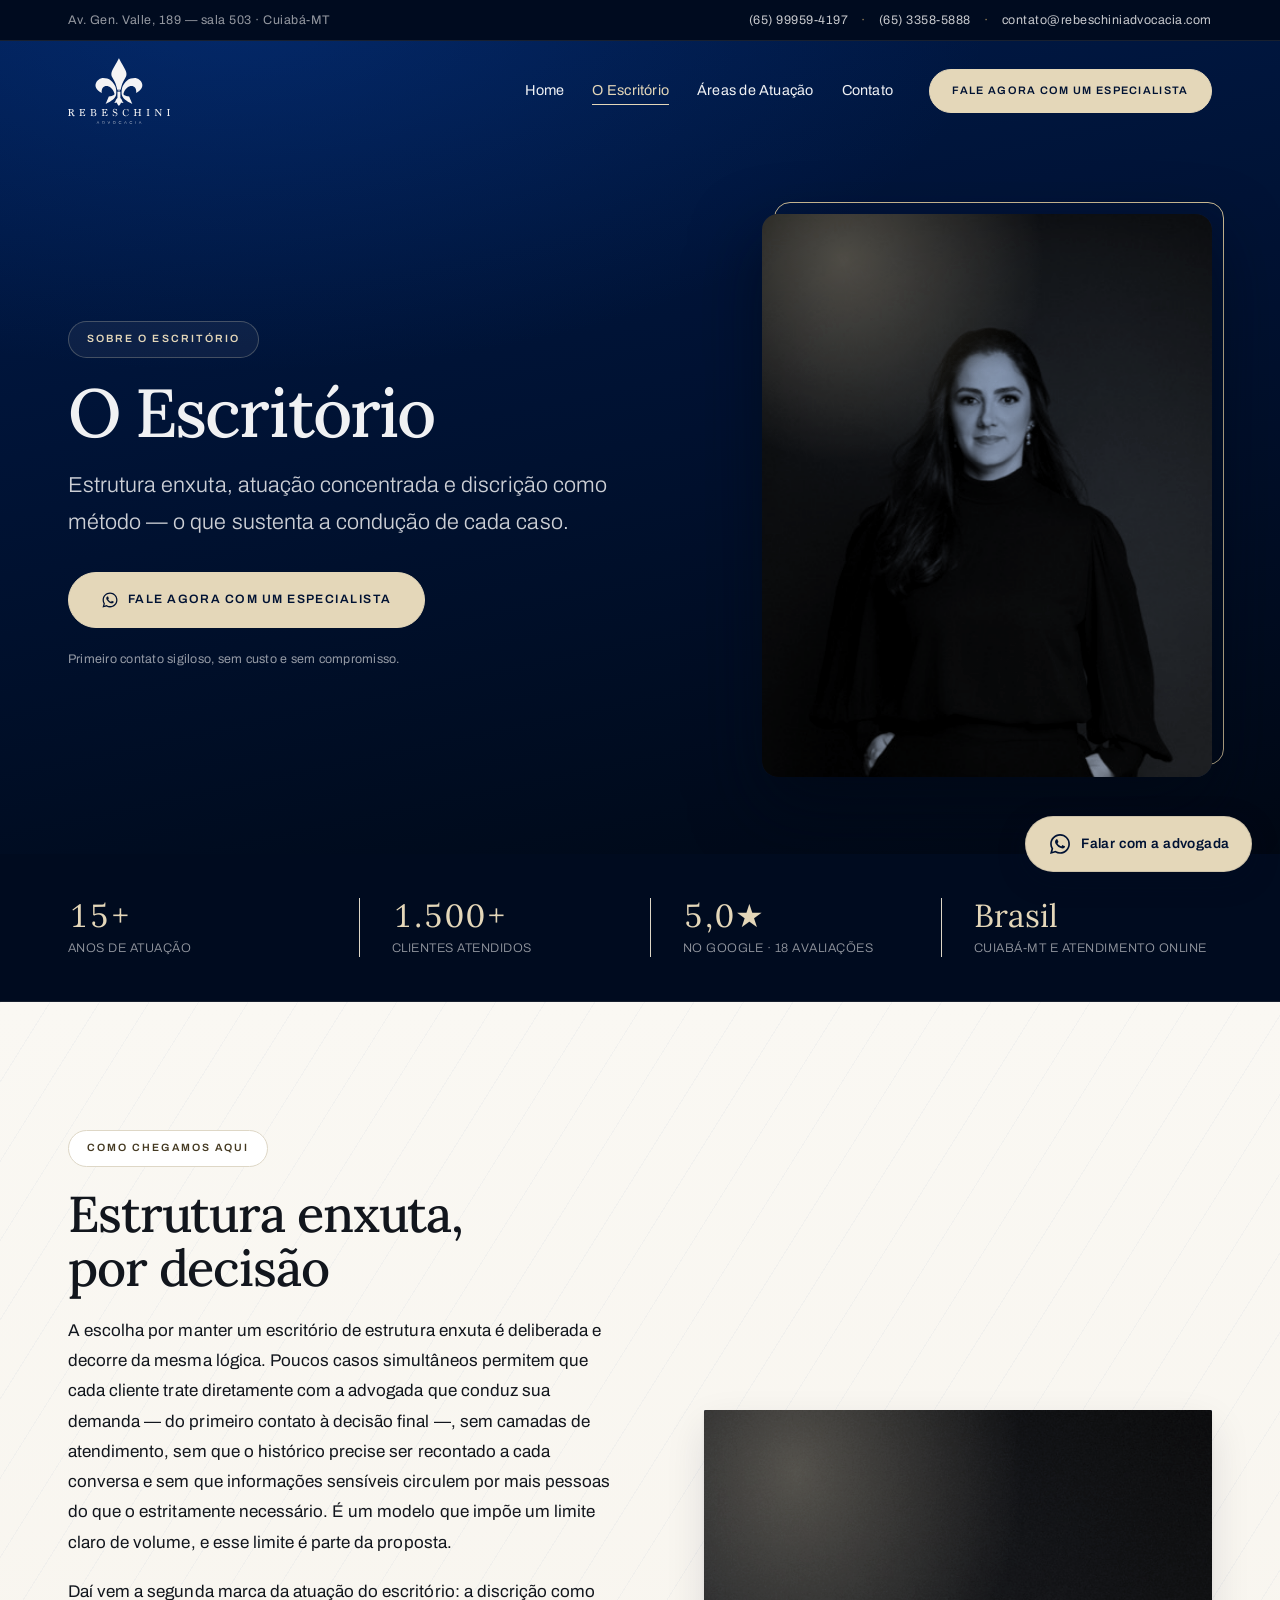
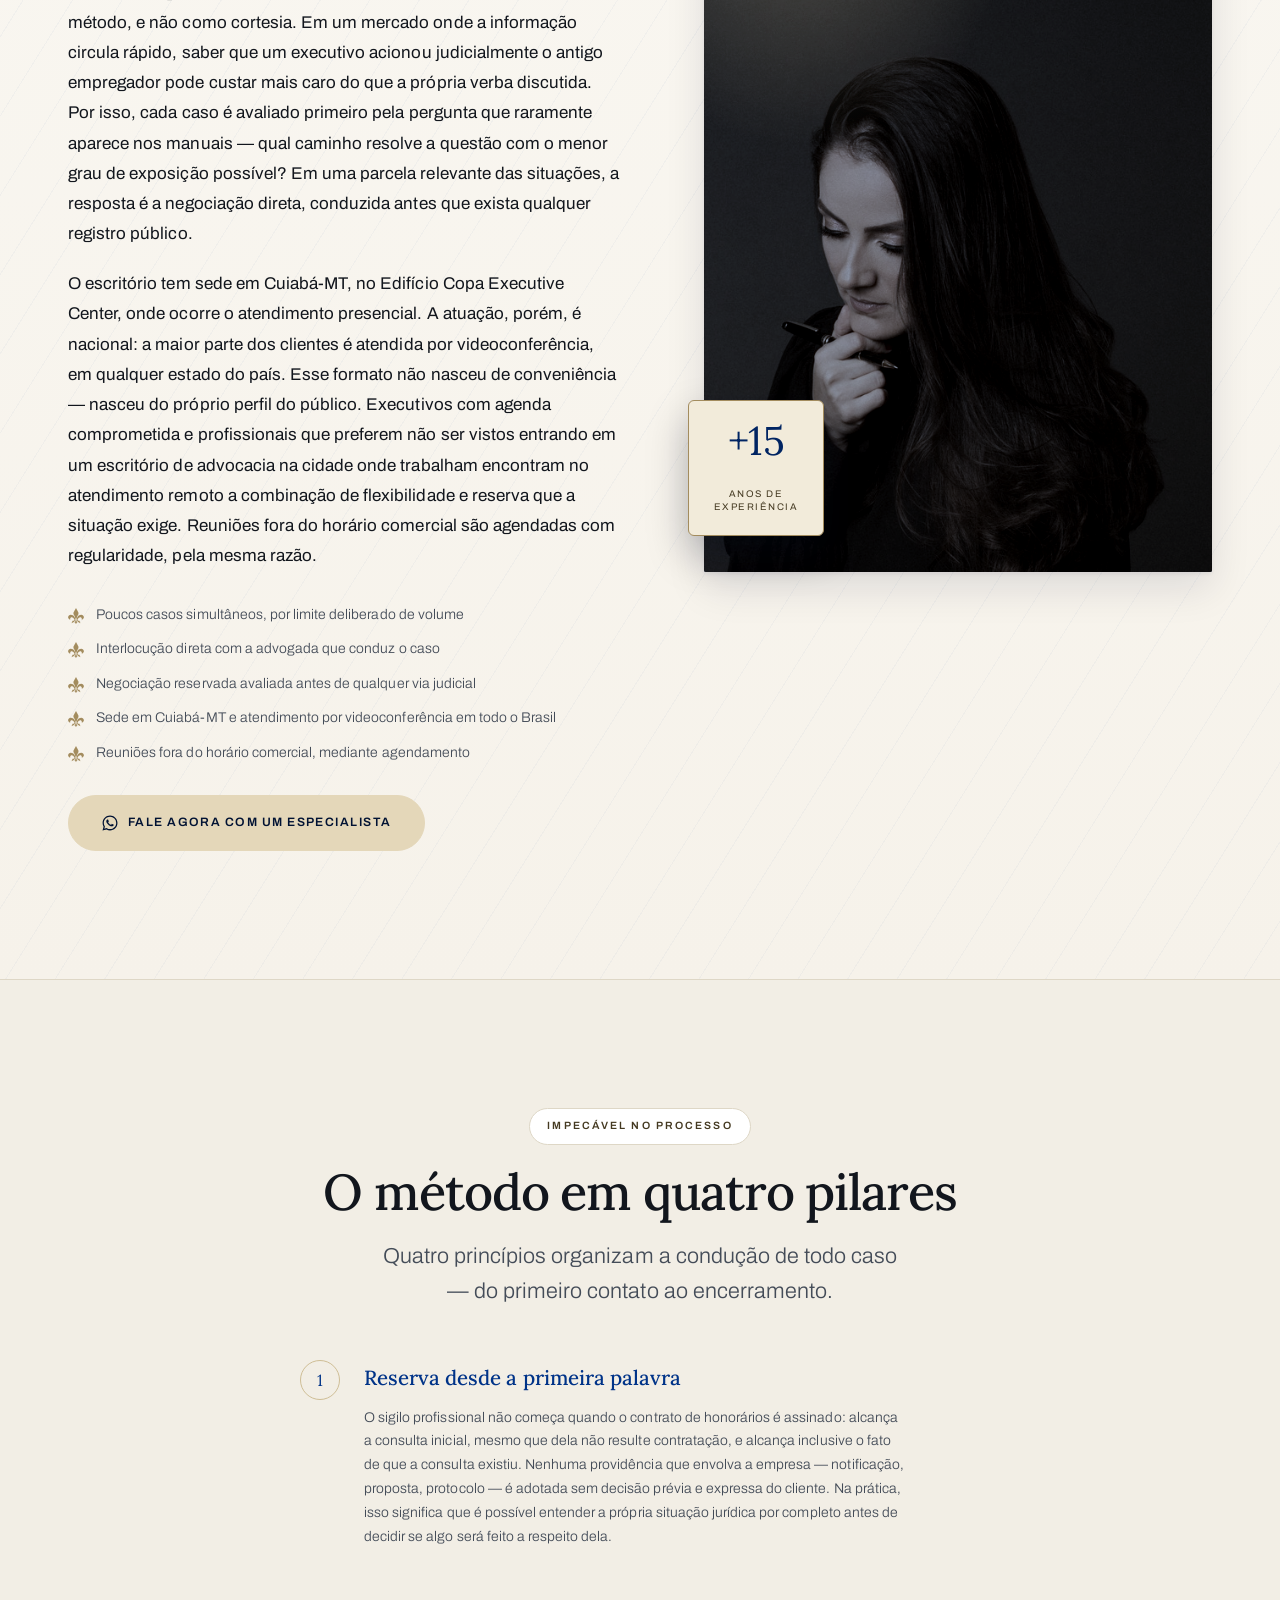
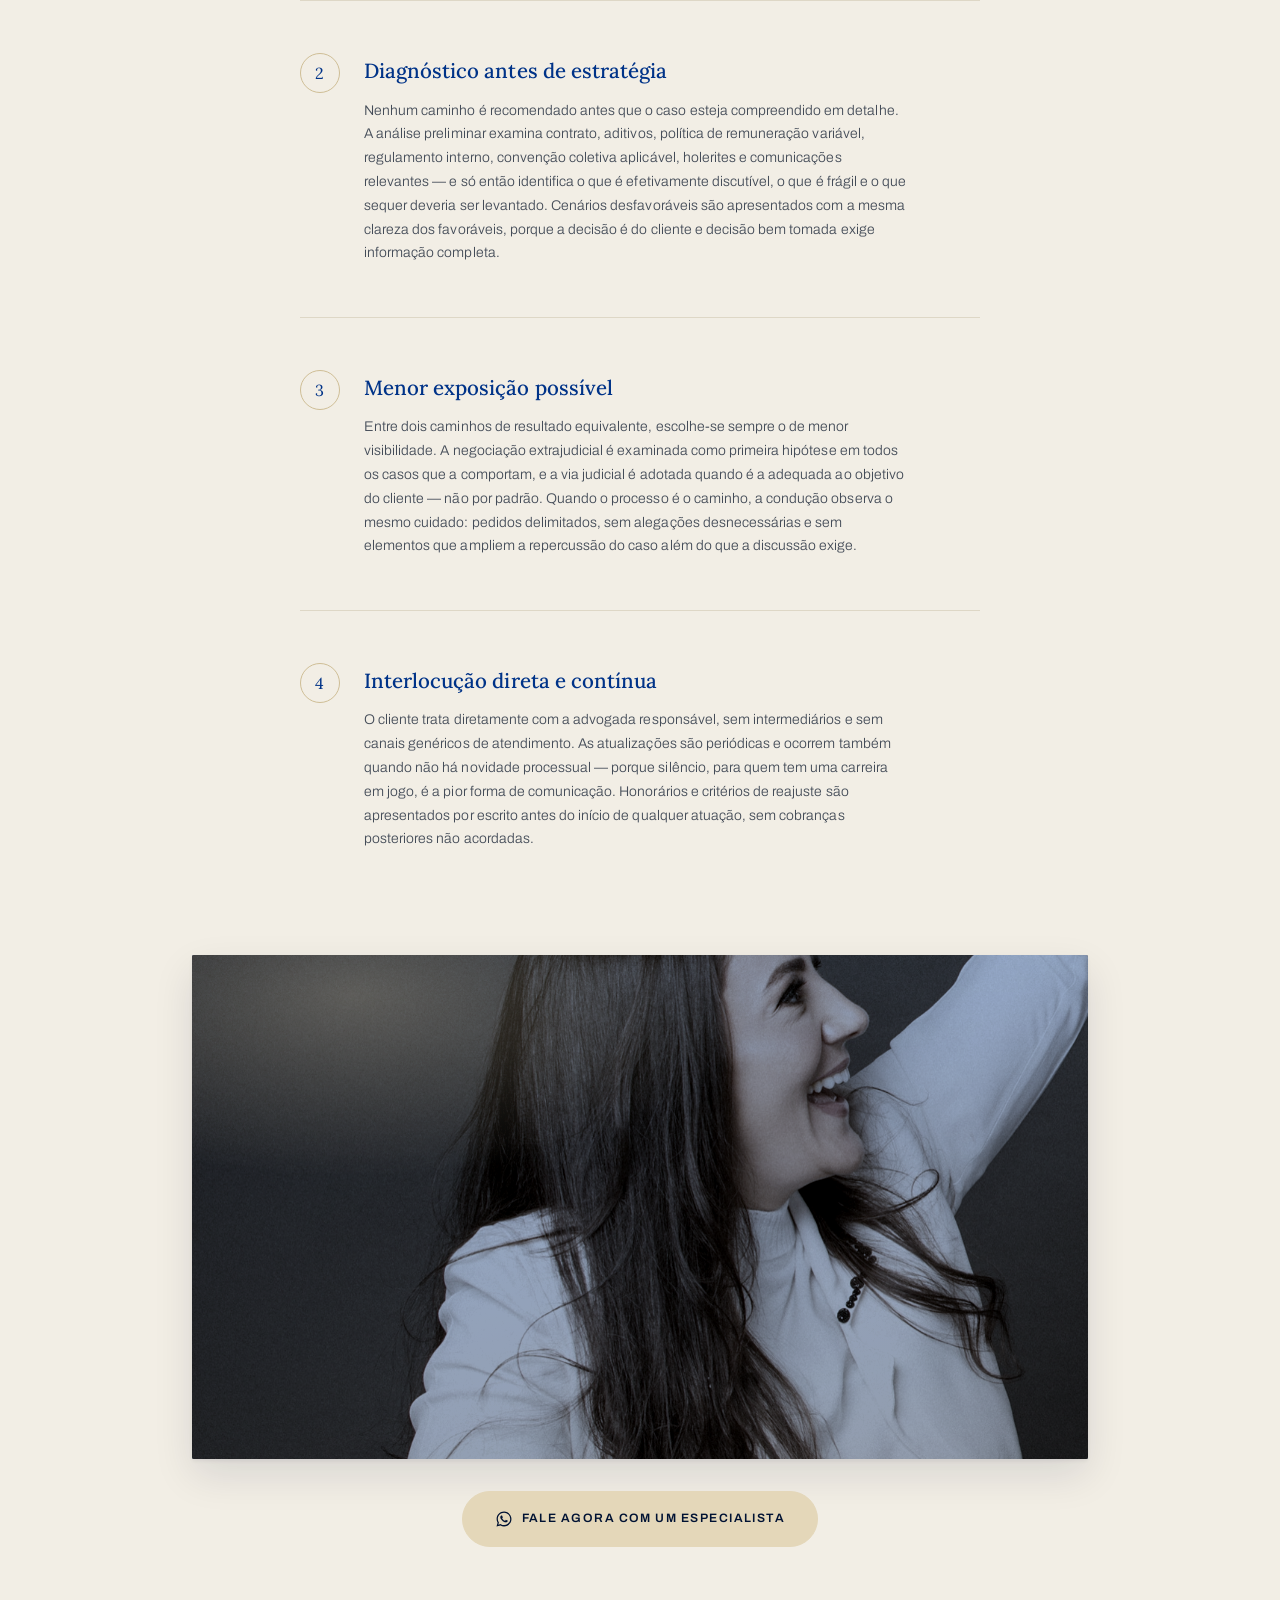
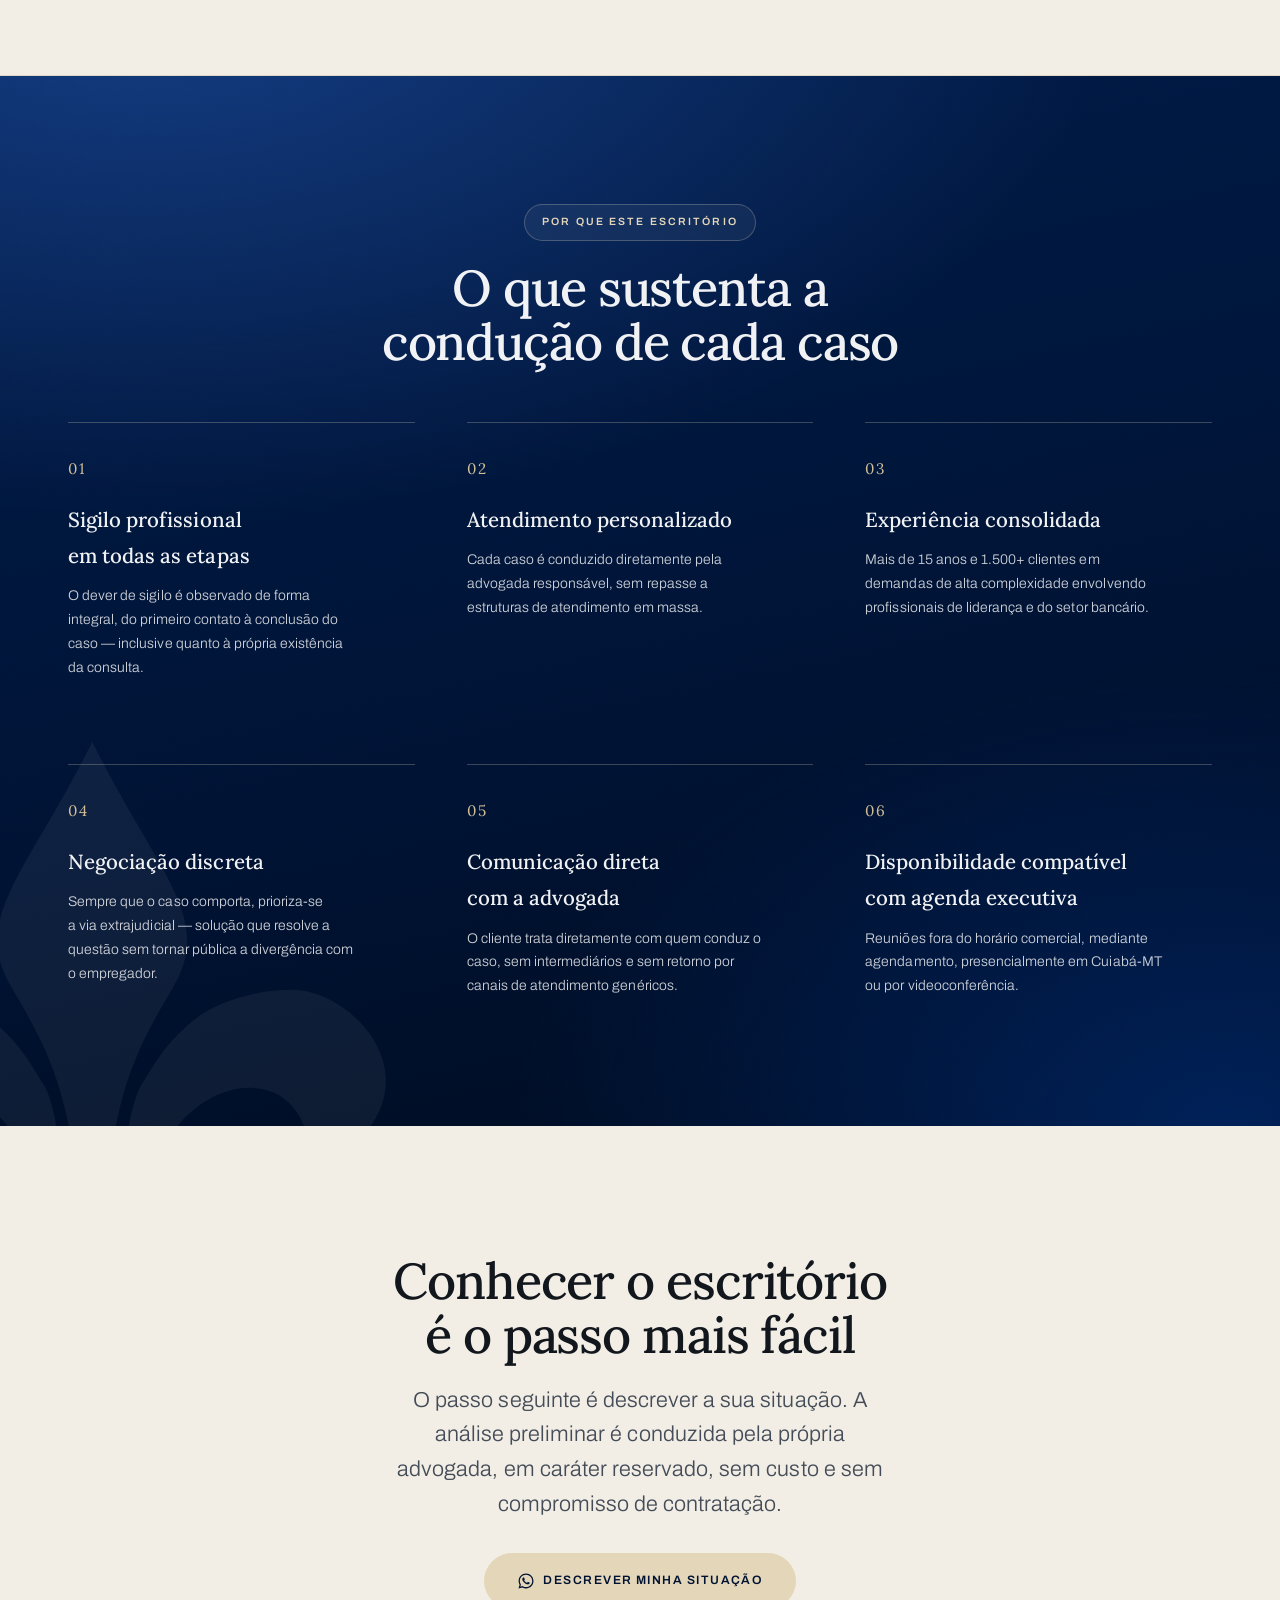
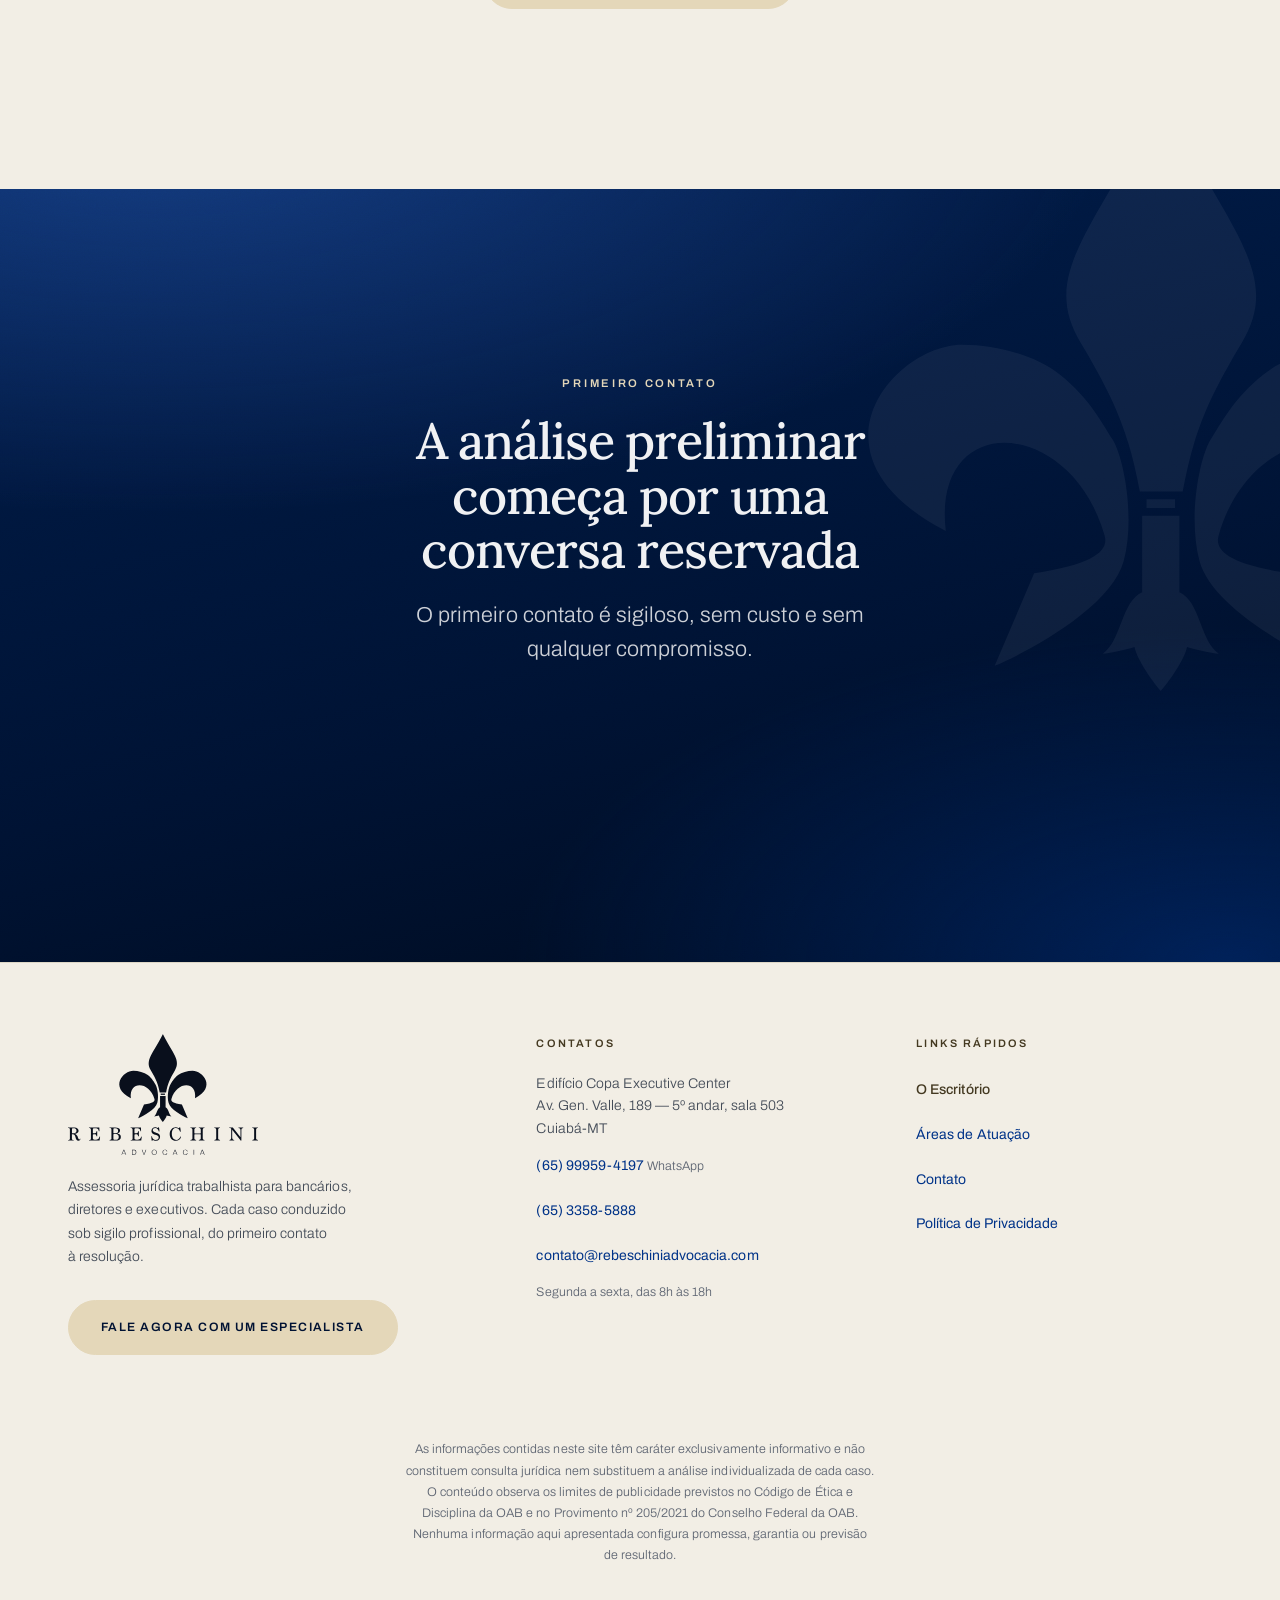
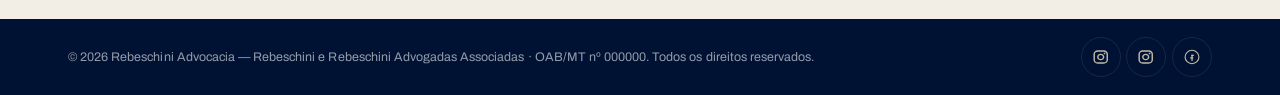
==== advogada.html @ f1a86e36 "Site Rebeschini Advocacia — versão inicial para preview kewri.emerito.com.br" ====
<!DOCTYPE html>
<html lang="pt-BR">
<head>
<meta charset="utf-8">
<meta name="viewport" content="width=device-width, initial-scale=1">
<title>Advogada — agora em O Escritório | Rebeschini Advocacia</title>
<meta name="robots" content="noindex, follow">
<link rel="canonical" href="https://trabalhista.rebeschiniadvocacia.com/o-escritorio.html">
<meta http-equiv="refresh" content="0; url=o-escritorio.html">
<link rel="icon" href="assets/symbol-blue.svg" type="image/svg+xml">
<link rel="stylesheet" href="css/styles.css">
<script>location.replace('o-escritorio.html');</script>
</head>
<body data-pagina="redirect">
<main id="conteudo" class="section">
  <div class="wrap secao-centro bloco-centro">
    <h1 class="t1">Esta página mudou de endereço</h1>
    <p class="linha-apoio">As informações sobre a Dra. Kewri Rebeschini passaram a ficar reunidas em
    <strong>O Escritório</strong>.</p>
    <p class="secao-acoes secao-acoes--centro">
      <a class="btn btn--gold btn--pill" href="o-escritorio.html">Ir para O Escritório</a>
    </p>
  </div>
</main>
</body>
</html>
---- css/styles.css ----
/* =============================================================
   Rebeschini Advocacia — "Retrato + Dossiê"
   Implementação de site/DESIGN-SPEC.md. Valores conforme a spec.
   ============================================================= */

/* ---------- §2.1 Cor ---------- */
:root{
  --navy-950: #000B1F;
  --navy-900: #001233;
  --navy-850: #001B4D;
  --navy-800: #001C4A;
  --navy-700: #002462;
  --navy-600: #003388;
  --navy-500: #0A46A8;
  --navy-400: #2C63C4;
  --navy-050: #EEF2F9;

  --gold-100: #FBF7EE;
  --gold-200: #F2EBDA;
  --gold-300: #E4D7B9;
  --gold-400: #CFBE96;
  --gold-500: #A38C5E;
  --gold-600: #6B5B32;
  --gold-700: #443921;

  --bone:      #FAF8F3;
  --paper:     #FFFFFF;
  --stone:     #F2EEE5;
  --stone-2:   #E8E2D4;
  --line-warm: #DED7C6;
  --line:      #D7DCE4;

  --ink:      #12161D;
  --ink-soft: #444C58;
  --ink-mute: #5E6572;   /* spec dizia #6E7683 = 4.9:1, mas o real é 4.32 — este entrega 5.5:1 no bone e 5.07 no stone */

  --estrela:  #A38200;

  --on-navy-1:  rgba(255,255,255,.94);
  --on-navy-2:  rgba(255,255,255,.80);
  --on-navy-3:  rgba(255,255,255,.58);
  --hair-gold:  rgba(228,215,185,.26);
  --hair-gold-2:rgba(228,215,185,.10);
  --hair-light: rgba(255,255,255,.10);

  /* ---------- §2.3 Sombra e raio ---------- */
  --sh-1: 0 1px 2px rgba(0,18,51,.06), 0 6px 16px rgba(0,18,51,.05);
  --sh-2: 0 2px 4px rgba(0,18,51,.07), 0 16px 40px rgba(0,18,51,.11);
  --sh-3: 0 4px 8px rgba(0,18,51,.08), 0 32px 72px rgba(0,18,51,.16);
  --sh-navy: 0 24px 60px rgba(0,11,31,.45);
  --r: 2px;
  --r-pill: 999px;

  /* ---------- §2.4 Espaço e grid ---------- */
  --wrap: 1240px;
  --wrap-texto: 68ch;
  --gutter: 1.25rem;
  --sec-y: 4.25rem;
  --header-h: 4.75rem;
  --logo-h: 2.9rem;
  --topbar-h: 0rem;
  --chrome-h: var(--header-h);

  --s1:4px; --s2:8px; --s3:12px; --s4:20px; --s5:32px; --s6:52px; --s7:84px; --s8:136px;

  /* ---------- §2.5 Movimento ---------- */
  --t-xs:120ms; --t-sm:200ms; --t-md:340ms; --t-lg:560ms; --t-xl:900ms;
  --ease:       cubic-bezier(.22,.61,.36,1);
  --ease-out:   cubic-bezier(.16,1,.3,1);
  --ease-in-out:cubic-bezier(.65,0,.35,1);

  --font-title: "Lora", Georgia, "Times New Roman", serif;
  --font-body:  "Archivo", "Helvetica Neue", Arial, sans-serif;

  /* ---------- §3.1 Escala tipográfica ---------- */
  --fs-d1: clamp(2.85rem, 1.1rem + 7.6vw, 6rem);
  --fs-d2: clamp(2.2rem, 1.35rem + 3.9vw, 4.25rem);
  --fs-t1: clamp(1.85rem, 1.25rem + 2.7vw, 3.15rem);
  --fs-t2: clamp(1.4rem, 1.15rem + 1.15vw, 2rem);
  --fs-t3: clamp(1.1rem, 1.03rem + .35vw, 1.28rem);
  --fs-lead: clamp(1.05rem, .98rem + .5vw, 1.35rem);
  --fs-body: 1rem;
  --fs-sm: .875rem;
  --fs-xs: .78rem;
}
@media (min-width:768px){ :root{ --gutter:2.25rem; --sec-y:6.5rem; --header-h:5.75rem; --logo-h:3.7rem; } }
@media (min-width:1024px){
  :root{
    --gutter:3rem; --sec-y:8rem; --header-h:6.25rem; --logo-h:4.1rem;
    --topbar-h:2.5rem; --chrome-h:calc(var(--header-h) + var(--topbar-h));
    --fs-body:1.0625rem;
  }
}
@media (min-width:1440px){ :root{ --gutter:4.5rem; --sec-y:9.5rem; --header-h:6.5rem; --logo-h:4.35rem; } }

/* ---------- Reset ---------- */
*,*::before,*::after{ box-sizing:border-box; }
html{ -webkit-text-size-adjust:100%; scroll-behavior:smooth; scroll-padding-top:calc(var(--chrome-h) + 1rem); }
body{
  margin:0; background:var(--bone); color:var(--ink);
  font-family:var(--font-body); font-size:var(--fs-body); font-weight:400;
  line-height:1.78; letter-spacing:.002em;
  -webkit-font-smoothing:antialiased; overflow-x:hidden;
}
img,svg,picture{ display:block; max-width:100%; }
img{ height:auto; }
h1,h2,h3{ font-family:var(--font-title); font-weight:500; margin:0; text-wrap:balance; }
p{ margin:0 0 1.15em; text-wrap:pretty; }
p:last-child{ margin-bottom:0; }
ul,ol{ margin:0; padding:0; list-style:none; }
a{ color:inherit; }
button{ font:inherit; color:inherit; }

@media (prefers-reduced-motion:reduce){
  html{ scroll-behavior:auto; }
  *,*::before,*::after{ animation-duration:.01ms !important; transition-duration:.01ms !important; }
}

/* ---------- Utilitários ---------- */
.wrap{ width:100%; max-width:var(--wrap); margin-inline:auto; padding-inline:var(--gutter); }
.visually-hidden{
  position:absolute; width:1px; height:1px; padding:0; margin:-1px;
  overflow:hidden; clip:rect(0 0 0 0); white-space:nowrap; border:0;
}
.skip-link{
  position:absolute; left:1rem; top:-100px; z-index:200;
  background:var(--gold-300); color:var(--navy-900);
  padding:.75rem 1.25rem; font-weight:600; font-size:.9rem;
  transition:top var(--t-xs) var(--ease);
}
.skip-link:focus{ top:1rem; }
:where(a,button,input,textarea,summary):focus-visible{
  outline:2px solid var(--navy-600); outline-offset:3px; border-radius:2px;
}
.superficie-navy :where(a,button,input,textarea,summary):focus-visible,
.hero-capa :where(a,button):focus-visible,
.site-header :where(a,button):focus-visible,
.site-footer :where(a,button):focus-visible{ outline-color:var(--gold-300); }

/* ---------- §2.2 Textura ---------- */
.grain::before{
  content:""; position:absolute; inset:0; z-index:0; pointer-events:none;
  background-image:url("data:image/svg+xml,%3Csvg xmlns='http://www.w3.org/2000/svg' width='180' height='180'%3E%3Cfilter id='n'%3E%3CfeTurbulence type='fractalNoise' baseFrequency='.86' numOctaves='3' stitchTiles='stitch'/%3E%3C/filter%3E%3Crect width='180' height='180' filter='url(%23n)'/%3E%3C/svg%3E");
  background-size:180px 180px; opacity:.055; mix-blend-mode:overlay;
}
.grain--claro::before{ opacity:.03; mix-blend-mode:multiply; }
.malha::after{
  content:""; position:absolute; inset:0; z-index:0; pointer-events:none;
  background-image:repeating-linear-gradient(90deg, var(--hair-gold-2) 0 1px, transparent 1px calc(100% / 6));
  background-size:100% 100%;
  -webkit-mask-image:linear-gradient(180deg, transparent 0%, #000 22%, #000 78%, transparent 100%);
  mask-image:linear-gradient(180deg, transparent 0%, #000 22%, #000 78%, transparent 100%);
}

/* ---------- §5.2 Superfície navy ---------- */
.superficie-navy{
  position:relative; isolation:isolate; overflow:hidden; color:var(--on-navy-1);
  background:
    radial-gradient(128% 86% at 12% -8%, rgba(44,99,196,.46) 0%, rgba(0,51,136,0) 58%),
    radial-gradient(90% 70% at 96% 100%, rgba(0,36,98,.85) 0%, rgba(0,18,51,0) 62%),
    linear-gradient(168deg, var(--navy-800) 0%, var(--navy-900) 62%, var(--navy-950) 100%);
}
.superficie-navy > *{ position:relative; z-index:2; }
.superficie-navy--claro{
  background:
    radial-gradient(128% 86% at 12% -8%, rgba(44,99,196,.46) 0%, rgba(0,51,136,0) 58%),
    radial-gradient(90% 70% at 96% 100%, rgba(0,36,98,.85) 0%, rgba(0,18,51,0) 62%),
    linear-gradient(168deg, var(--navy-700) 0%, var(--navy-800) 100%);
}
.superficie-navy--fundo{
  background:
    radial-gradient(128% 86% at 12% -8%, rgba(44,99,196,.30) 0%, rgba(0,51,136,0) 58%),
    linear-gradient(180deg, var(--navy-900), var(--navy-950));
}

/* ---------- §5.3 Marca d'água ---------- */
.watermark{
  position:absolute; z-index:0; pointer-events:none; user-select:none;
  width:clamp(24rem, 18rem + 24vw, 46rem); aspect-ratio:1; opacity:.055;
  background:url("../assets/symbol-white.svg") center/contain no-repeat;
}
.watermark--dir{ right:-14%; top:-12%; }
.watermark--esq{ left:-16%; bottom:-20%; }
.watermark--centro{ left:50%; top:50%; transform:translate(-50%,-50%); opacity:.04; }
@media (max-width:1023px){
  .watermark--esq, .watermark--dir{ display:none; }
  .hero-capa .watermark{ width:22rem; opacity:.04; }
}

/* ---------- §5.1 Separadores ---------- */
.fio{
  border:0; height:1px; margin:0;
  background:linear-gradient(90deg, var(--gold-400) 0%, rgba(207,190,150,.34) 38%, rgba(207,190,150,0) 100%);
}
.marca-secao{ display:flex; align-items:center; gap:14px; margin-bottom:20px; }
.marca-secao::before{ content:""; width:52px; height:1px; background:var(--gold-400); flex:none; }
.marca-secao img{ width:18px; height:18px; opacity:.85; }
.canto{ position:relative; }
.canto::after{
  content:""; position:absolute; right:0; bottom:-20px; width:84px; height:20px;
  border-right:1px solid var(--gold-500); border-bottom:1px solid var(--gold-500);
}

/* ---------- §3.1 Tipografia ---------- */
.d1{ font-family:var(--font-title); font-size:var(--fs-d1); line-height:.94; letter-spacing:-.032em; font-weight:500; }
.d2{ font-family:var(--font-title); font-size:var(--fs-d2); line-height:1.02; letter-spacing:-.028em; font-weight:500; max-width:18ch; }
.t1{ font-family:var(--font-title); font-size:var(--fs-t1); line-height:1.08; letter-spacing:-.022em; font-weight:500; max-width:20ch; }
.t2{ font-family:var(--font-title); font-size:var(--fs-t2); line-height:1.18; letter-spacing:-.016em; font-weight:500; }
.t3{ font-family:var(--font-title); font-size:var(--fs-t3); line-height:1.32; letter-spacing:-.008em; font-weight:500; }

:where(.d1,.d2,.t1) em{
  font-style:italic; font-weight:400; color:var(--gold-300); letter-spacing:-.012em;
}
.section--claro :where(.d1,.d2,.t1) em,
.faixa-abertura :where(.d1,.d2,.t1) em{ color:var(--gold-700); }

.numeral{
  font-family:var(--font-title); font-weight:400;
  font-variant-numeric:tabular-nums lining-nums; letter-spacing:.02em; line-height:1;
}
.numeral--xl{ font-size:clamp(3.2rem, 2rem + 5vw, 6.5rem); color:var(--gold-400); opacity:.9; }
.numeral--lg{ font-size:clamp(2rem, 1.4rem + 2.6vw, 3.4rem); color:var(--gold-500); }
.numeral--sm{ font-size:.95rem; letter-spacing:.14em; color:var(--gold-600); }

/* ---------- §7.13 Padrão de seção ---------- */
.eyebrow{
  display:flex; align-items:center; gap:.7rem;
  font-family:var(--font-body); font-size:.7rem; font-weight:600;
  letter-spacing:.24em; text-transform:uppercase;
  color:var(--gold-700); margin:0 0 var(--s4);
}
.eyebrow--light{ color:var(--gold-300); }
.eyebrow--traco::before{ content:""; width:34px; height:1px; background:currentColor; flex:none; opacity:.8; }
.linha-apoio{
  font-size:var(--fs-lead); font-weight:300; line-height:1.6;
  color:var(--ink-soft); max-width:44ch; margin:0;
}
.superficie-navy .linha-apoio{ color:var(--on-navy-2); }
.section-head{ margin-bottom:var(--s6); }
.section-head .t1,
.section-head .d2{ margin-bottom:var(--s4); }
.section-head--centro{ text-align:center; }
.section-head--centro .eyebrow{ justify-content:center; }
.section-head--centro .t1,
.section-head--centro .linha-apoio{ margin-inline:auto; }
.secao-acoes{ display:flex; flex-wrap:wrap; align-items:center; gap:.85rem 1.25rem; margin-top:var(--s5); }
.secao-acoes--centro{ justify-content:center; }

/* ---------- §5 Pesos de seção ---------- */
.section{ padding-block:var(--sec-y); }
.section--p1{ padding-block:clamp(2.75rem, 2rem + 3vw, 4.5rem); }
.section--p3{ padding-block:calc(var(--sec-y) * 1.45); }
.section--stone{ background:var(--stone); }
.section--bone{ background:var(--bone); }

/* ---------- §7.3 Botões ---------- */
.btn{
  display:inline-flex; align-items:center; justify-content:center; gap:.55rem;
  min-height:3rem; padding:.95rem 1.9rem;
  font-family:var(--font-body); font-size:.9rem; font-weight:600; letter-spacing:.05em;
  text-decoration:none; text-align:center; white-space:nowrap;
  border:1px solid transparent; border-radius:var(--r); cursor:pointer;
  position:relative; overflow:hidden;
  transition:background-color var(--t-sm) var(--ease), color var(--t-sm) var(--ease),
             border-color var(--t-sm) var(--ease), transform var(--t-xs) var(--ease),
             box-shadow var(--t-sm) var(--ease);
}
.btn--gold::before{
  content:""; position:absolute; inset:0; pointer-events:none;
  background:linear-gradient(105deg, transparent 30%, rgba(255,255,255,.55) 50%, transparent 70%);
  transform:translateX(-120%); transition:transform 620ms var(--ease-out);
}
.btn--gold:hover::before{ transform:translateX(120%); }
.btn--gold{ background:var(--gold-300); color:var(--navy-900); border-color:var(--gold-300); }
.btn--gold:hover{ background:var(--gold-200); border-color:var(--gold-200); transform:translateY(-2px); box-shadow:0 10px 26px rgba(0,11,31,.30); }
.btn--gold:active{ transform:translateY(0); background:var(--gold-400); box-shadow:none; }

.btn--linha{ background:transparent; color:var(--on-navy-1); border-color:var(--hair-gold); }
.btn--linha:hover{ background:rgba(228,215,185,.10); border-color:var(--gold-300); color:var(--gold-200); transform:translateY(-2px); }
.btn--linha:active{ transform:translateY(0); background:rgba(228,215,185,.16); }

.btn--navy{ background:transparent; color:var(--navy-600); border-color:var(--navy-600); }
.btn--navy:hover{ background:var(--navy-600); color:var(--paper); transform:translateY(-2px); box-shadow:var(--sh-1); }

.btn--texto{
  padding:.5rem 0; min-height:2.5rem; background:none; border:0;
  color:var(--navy-600); border-bottom:1px solid var(--gold-500);
  letter-spacing:.02em; font-weight:500; border-radius:0;
}
.btn--texto:hover{ border-color:var(--navy-600); }

.btn--outline{
  background:transparent; color:var(--navy-600); border:1px solid var(--line-warm);
  min-height:2.9rem; padding:.75rem 1.35rem;
  font-size:.85rem; font-weight:500; letter-spacing:.03em; border-radius:var(--r);
}
.btn--outline::after{
  content:"\203A"; font-family:var(--font-title); font-size:1.15rem; line-height:1;
  margin-left:.55rem; color:var(--gold-700); transition:transform var(--t-md) var(--ease);
}
.btn--outline:hover{ border-color:var(--navy-600); background:var(--paper); transform:translateY(-2px); box-shadow:var(--sh-1); }
.btn--outline:hover::after{ transform:translateX(4px); }
.btn--outline:active{ transform:translateY(0); box-shadow:none; }
.superficie-navy .btn--outline{ color:var(--on-navy-1); border-color:var(--hair-gold); }
.superficie-navy .btn--outline::after{ color:var(--gold-300); }
.superficie-navy .btn--outline:hover{ background:rgba(228,215,185,.10); border-color:var(--gold-300); }

.btn--sm{ min-height:2.5rem; padding:.65rem 1.25rem; font-size:.82rem; }
.btn--block{ width:100%; }
:where(.btn):disabled{ opacity:.5; cursor:not-allowed; transform:none; }

/* ---------- §7.1 Topbar ---------- */
.topbar{
  display:none; position:relative; z-index:101;
  background:var(--navy-950); color:var(--on-navy-3);
  border-bottom:1px solid var(--hair-gold-2);
  font-size:var(--fs-xs); letter-spacing:.04em;
}
.topbar-inner{ display:flex; align-items:center; justify-content:space-between; gap:2rem; min-height:2.5rem; }
.topbar p{ margin:0; }
.topbar a{
  display:inline-flex; align-items:center; min-height:1.75rem; padding-block:.35rem;
  color:rgba(255,255,255,.78); text-decoration:none; transition:color var(--t-xs) var(--ease);
}
.topbar a:hover{ color:var(--gold-300); }
.topbar-sep{ margin-inline:.6rem; color:var(--gold-500); }
@media (min-width:1024px){ .topbar{ display:block; } }

/* ---------- §7.2 Header sólido (internas + mobile) ---------- */
.site-header{
  position:sticky; top:0; z-index:100; background:transparent;
  transition:background-color var(--t-md) var(--ease), box-shadow var(--t-md) var(--ease),
             backdrop-filter var(--t-md) var(--ease);
}
.site-header.is-stuck{
  background:rgba(0,18,51,.88);
  -webkit-backdrop-filter:saturate(140%) blur(14px);
  backdrop-filter:saturate(140%) blur(14px);
  box-shadow:0 1px 0 var(--hair-gold), 0 12px 32px rgba(0,11,31,.30);
}
@supports not ((backdrop-filter:blur(1px)) or (-webkit-backdrop-filter:blur(1px))){
  .site-header.is-stuck{ background:var(--navy-900); }
}
.header-inner{ display:flex; align-items:center; justify-content:space-between; gap:1rem; min-height:var(--header-h); }
.brand{ display:block; flex-shrink:0; }
.brand-logo{ height:var(--logo-h); width:auto; }
.brand-logo--dark{ display:none; }
body.nav-open .brand-logo--light{ display:none; }
body.nav-open .brand-logo--dark{ display:block; }

.nav-list{ display:flex; gap:1.75rem; }
.nav-list a{
  position:relative; text-decoration:none; font-size:.9rem; font-weight:400;
  color:var(--on-navy-1); letter-spacing:.015em; padding-block:.4rem;
  transition:color var(--t-xs) var(--ease);
}
.nav-list a::after{
  content:""; position:absolute; left:0; bottom:0; width:100%; height:1px;
  background:var(--gold-300); transform:scaleX(0); transform-origin:left;
  transition:transform var(--t-md) var(--ease);
}
.nav-list a:hover::after,
.nav-list a[aria-current="page"]::after{ transform:scaleX(1); }
.nav-list a[aria-current="page"]{ color:var(--gold-300); }
body.nav-open .nav-list a,
body.nav-open .nav-list a[aria-current="page"]{ color:var(--navy-600); }

.nav{ display:none; }
.nav-acoes{ display:flex; align-items:center; gap:1.1rem; }
.nav-apoio{ display:none; margin:0; font-size:.8rem; letter-spacing:.04em; color:var(--ink-soft); }
@media (min-width:1024px){ .nav{ display:flex; align-items:center; gap:2.25rem; } }

.nav-toggle{
  display:inline-flex; flex-direction:column; justify-content:center; gap:6px;
  width:44px; height:44px; padding:0 10px; background:none; border:0; cursor:pointer;
}
.nav-toggle-bar{
  display:block; height:1.5px; width:100%; background:var(--on-navy-1);
  transition:transform var(--t-md) var(--ease), opacity var(--t-xs) var(--ease), background-color var(--t-md) var(--ease);
}
body.nav-open .nav-toggle-bar{ background:var(--navy-600); }
body.nav-open .nav-toggle-bar:first-child{ transform:translateY(3.75px) rotate(45deg); }
body.nav-open .nav-toggle-bar:last-child{ transform:translateY(-3.75px) rotate(-45deg); }
@media (min-width:1024px){ .nav-toggle{ display:none; } }

@media (max-width:1023px){
  body.nav-open{ overflow:hidden; }
  .nav.is-open{
    display:flex; flex-direction:column; align-items:flex-start; gap:0;
    position:fixed; inset:var(--chrome-h) 0 0 0;
    background:var(--bone); padding:2rem var(--gutter) 3rem; overflow-y:auto; z-index:99;
  }
  .nav.is-open .nav-list{ flex-direction:column; gap:0; width:100%; }
  .nav.is-open .nav-list li{ border-bottom:1px solid var(--line-warm); }
  .nav.is-open .nav-list a{
    display:block; color:var(--navy-600); font-family:var(--font-title);
    font-size:1.3rem; padding:1.05rem 0;
  }
  .nav.is-open .nav-list a[aria-current="page"]{ position:relative; padding-left:1rem; }
  .nav.is-open .nav-list a[aria-current="page"]::before{
    content:""; position:absolute; left:0; top:50%; transform:translateY(-50%);
    width:3px; height:21px; background:var(--gold-400);
  }
  .nav.is-open .nav-list a[aria-current="page"]::after{ display:none; }
  .nav.is-open .nav-acoes{ display:flex; flex-direction:column; align-items:stretch; gap:1rem; width:100%; margin-top:2rem; }
  .nav.is-open .nav-cta{ width:100%; }
  .nav.is-open .nav-apoio{ display:block; text-align:center; }
}

/* ---------- §7.0 Pílula do menu (home, ≥1024px) ---------- */
.menu-pill-host{ position:absolute; z-index:60; left:0; right:0; bottom:0; }
.menu-pill{
  display:none; align-items:center; justify-content:space-between; gap:1.5rem;
  padding:.65rem .75rem .65rem 1.5rem;
  background:var(--paper); border:1px solid rgba(0,11,31,.06); border-radius:var(--r-pill);
  box-shadow:0 2px 6px rgba(0,11,31,.10), 0 18px 48px rgba(0,11,31,.28);
  transition:box-shadow var(--t-md) var(--ease), transform var(--t-md) var(--ease);
}
.menu-pill:hover{ box-shadow:0 2px 6px rgba(0,11,31,.12), 0 22px 56px rgba(0,11,31,.34); }
.menu-pill-brand{ display:flex; align-items:center; flex:none; }
.menu-pill-brand img{ height:2.35rem; width:auto; }
.menu-pill-links{ display:flex; align-items:center; gap:2rem; margin:0 auto; }
.menu-pill-links a{
  position:relative; text-decoration:none; font-size:.88rem; font-weight:400;
  letter-spacing:.015em; color:var(--ink-soft); padding:.5rem 0;
  transition:color var(--t-xs) var(--ease);
}
.menu-pill-links a::after{
  content:""; position:absolute; left:0; right:0; bottom:.1rem; height:1px;
  background:var(--gold-500); transform:scaleX(0); transform-origin:left;
  transition:transform var(--t-md) var(--ease);
}
.menu-pill-links a:hover{ color:var(--navy-600); }
.menu-pill-links a:hover::after,
.menu-pill-links a[aria-current="page"]::after{ transform:scaleX(1); }
.menu-pill-links a[aria-current="page"]{ color:var(--navy-600); font-weight:500; }
.menu-pill .btn{ flex:none; min-height:2.75rem; padding:.7rem 1.5rem; border-radius:var(--r-pill); }
.menu-pill :focus-visible{ outline:2px solid var(--navy-600); outline-offset:3px; border-radius:2px; }
@media (min-width:1024px){ .menu-pill{ display:flex; } }
@media (min-width:1280px){ .menu-pill{ gap:2.5rem; padding-left:1.75rem; } }

.menu-pill.is-fixed{
  position:fixed; z-index:100; top:.9rem; bottom:auto;
  left:50%; transform:translateX(-50%);
  width:min(calc(100% - 2 * var(--gutter)), 64rem);
  animation:pill-desce 340ms var(--ease-out) both;
}
@keyframes pill-desce{
  from{ opacity:0; transform:translate(-50%,-14px); }
  to  { opacity:1; transform:translate(-50%,0); }
}
@media (prefers-reduced-motion:reduce){ .menu-pill.is-fixed{ animation:none; } }

/* ---------- §6.1 Hero-capa (home) ---------- */
.hero-capa{
  position:relative; isolation:isolate; overflow:hidden;
  min-height:clamp(34rem, 26rem + 34vw, 52rem);
  display:grid; grid-template-rows:auto 1fr auto; align-content:stretch;
  color:var(--on-navy-1);
  margin-top:0;
  padding-top:clamp(1.75rem, 1.25rem + 2vw, 3rem);
  padding-bottom:0;
  background:
    radial-gradient(88% 62% at 50% 8%,  rgba(10,70,168,.52) 0%, rgba(0,51,136,0) 62%),
    radial-gradient(120% 90% at 50% 108%, rgba(0,11,31,.92) 0%, rgba(0,11,31,0) 58%),
    linear-gradient(176deg, #001B4D 0%, #002462 44%, #001233 100%);
}
@media (max-width:1023px){
  .hero-capa{
    margin-top:calc(var(--chrome-h) * -1);
    padding-top:calc(var(--chrome-h) + 1rem);
    min-height:auto;
  }
}
.hero-id{
  position:relative; z-index:5; grid-row:1;
  display:flex; align-items:center; gap:.7rem;
  width:100%; max-width:var(--wrap); margin-inline:auto; padding-inline:var(--gutter);
}
.hero-id-selo{
  width:38px; height:38px; border-radius:50%; flex:none;
  object-fit:cover; border:1px solid var(--hair-gold); filter:grayscale(.5) contrast(1.06);
}
.hero-id-nome{ font-family:var(--font-title); font-size:.92rem; color:var(--on-navy-1); margin:0; line-height:1.3; }
.hero-id-linha{ font-size:.7rem; letter-spacing:.14em; text-transform:uppercase; color:var(--gold-300); margin:0; line-height:1.4; }

.hero-nome{
  position:relative; z-index:1;
  grid-row:2; align-self:center; justify-self:center;
  margin:0; width:100%; text-align:center;
  font-family:var(--font-title); font-style:italic; font-weight:400;
  font-size:clamp(3.1rem, .6rem + 10.4vw, 10rem);
  line-height:.92; letter-spacing:-.028em;
  opacity:.9;
  white-space:nowrap; pointer-events:none; user-select:none;
  background:linear-gradient(90deg,
    rgba(228,215,185,.55) 0%, rgba(240,231,209,1) 26%,
    rgba(240,231,209,1) 74%, rgba(228,215,185,.55) 100%);
  -webkit-background-clip:text; background-clip:text;
  -webkit-text-fill-color:transparent; color:transparent;
}
@supports not ((-webkit-background-clip:text) or (background-clip:text)){
  .hero-nome{ -webkit-text-fill-color:var(--gold-300); color:var(--gold-300); }
}
@media (min-width:1024px){ .hero-nome{ margin-top:-2vw; } }
@media (min-width:1440px){ .hero-nome{ margin-top:-1vw; } }

.hero-halo{
  position:absolute; z-index:2; left:50%; bottom:0; transform:translateX(-50%);
  width:clamp(22rem, 14rem + 34vw, 46rem); aspect-ratio:1/1.05;
  border-radius:50% 50% 0 0; pointer-events:none;
  background:radial-gradient(circle at 50% 66%,
    rgba(228,215,185,.22) 0%, rgba(228,215,185,.08) 38%, rgba(228,215,185,0) 66%);
}
.hero-cutout{
  position:relative; z-index:3;
  grid-row:2 / -1; align-self:end; justify-self:center;
  margin:0; width:100%;
  max-width:clamp(17rem, 8rem + 30vw, 34rem);
  transform:translateX(3%); pointer-events:none;
}
.hero-cutout img{
  display:block; width:100%; height:auto;
  max-height:min(72vh, 40rem); object-fit:contain; object-position:bottom center;
  filter:contrast(1.06) saturate(.92) brightness(.99) drop-shadow(0 26px 54px rgba(0,11,31,.62));
}
.hero-tagline{
  position:relative; z-index:5; grid-row:3;
  margin:0 auto clamp(6.5rem, 5rem + 5vw, 9.5rem);
  text-align:center; max-width:34ch; padding-inline:var(--gutter);
  font-size:clamp(.82rem, .78rem + .2vw, .95rem);
  font-weight:300; letter-spacing:.06em; color:var(--on-navy-2);
}
.hero-tagline strong{ color:var(--gold-300); font-weight:500; }
.hero-capa .menu-pill-host{
  left:50%; right:auto; transform:translateX(-50%);
  bottom:clamp(1.5rem, 1rem + 2vw, 2.75rem);
  width:calc(100% - 2 * var(--gutter)); max-width:64rem;
}

@media (prefers-reduced-motion:no-preference){
  .hero-nome, .hero-tagline, .hero-capa .menu-pill-host{
    animation:hero-entra var(--t-xl) var(--ease-out) both;
  }
  .hero-cutout{ animation:hero-entra-cutout var(--t-xl) var(--ease-out) both; animation-delay:120ms; }
  .hero-tagline{ animation-delay:240ms; }
  .hero-capa .menu-pill-host{ animation-delay:360ms; }
}
@keyframes hero-entra{ from{ opacity:0; transform:translateY(16px); } to{ opacity:1; } }
@keyframes hero-entra-cutout{ from{ opacity:0; transform:translate(3%,16px); } to{ opacity:1; transform:translateX(3%); } }

@media (max-width:767px){
  /* §9 — no mobile as camadas EMPILHAM (id → nome → cutout → tagline);
     o sanduíche vira só a sobreposição da última linha, via margin negativa. */
  .hero-capa{ grid-template-rows:auto auto auto auto; }
  .hero-nome{ grid-row:2; }
  .hero-cutout{ grid-row:3; }
  .hero-tagline{ grid-row:4; }
  .hero-nome{
    white-space:normal; text-align:center;
    font-size:clamp(2.6rem, 1.2rem + 7.2vw, 4.2rem); line-height:.98;
    margin-bottom:-8vw;
  }
  .hero-cutout{ max-width:min(88vw, 20rem); transform:none; }
  .hero-cutout img{ max-height:52vh; filter:contrast(1.06) saturate(.92) drop-shadow(0 18px 34px rgba(0,11,31,.6)); }
  .hero-halo{ width:26rem; opacity:.16; }
  .hero-tagline{ margin-bottom:2.25rem; font-size:.82rem; }
  .hero-id-selo{ width:32px; height:32px; }
  @keyframes hero-entra-cutout{ from{ opacity:0; transform:translateY(16px); } to{ opacity:1; transform:none; } }
}
@media (min-width:768px){ .so-mobile{ display:none; } }

/* ---------- §6.2 Hero interno ---------- */
.hero-interno{
  position:relative; overflow:hidden; isolation:isolate; color:var(--on-navy-1);
  margin-top:calc(var(--chrome-h) * -1);
  padding-top:calc(var(--chrome-h) + clamp(3rem, 2rem + 4vw, 6.5rem));
  padding-bottom:clamp(3rem, 2rem + 4vw, 6rem);
}
.hero-interno-media{ position:absolute; inset:0; z-index:-2; }
.hero-interno-media img{
  width:100%; height:100%; object-fit:cover; object-position:center 26%;
  filter:grayscale(.72) contrast(1.10) brightness(.72);
}
.hero-interno::before{
  content:""; position:absolute; inset:0; z-index:-1;
  background:
    linear-gradient(100deg, rgba(0,18,51,.95) 0%, rgba(0,28,74,.86) 46%, rgba(0,28,74,.62) 100%),
    linear-gradient(180deg, rgba(0,11,31,.5) 0%, rgba(0,11,31,0) 40%, rgba(0,11,31,.72) 100%);
}
.hero-interno .fio{ position:absolute; left:var(--gutter); right:var(--gutter); bottom:0; }
.hero-interno .d2{ max-width:17ch; margin:0 0 var(--s4); color:var(--on-navy-1); }
.hero-interno-lead{ font-size:var(--fs-lead); font-weight:300; color:var(--on-navy-2); max-width:46ch; margin:0; }

/* ---------- §7.4b Faixa creme ---------- */
.faixa-abertura{
  background:var(--stone);
  padding-block:clamp(2.75rem, 2rem + 3.4vw, 5rem);
  border-bottom:1px solid var(--line-warm);
}
.faixa-abertura-grid{ display:grid; gap:var(--s6) var(--s5); }
.faixa-declaracao{
  font-family:var(--font-title); font-weight:500;
  font-size:clamp(1.35rem, 1.15rem + .95vw, 1.85rem);
  line-height:1.28; letter-spacing:-.016em;
  color:var(--navy-600); margin:0; max-width:17ch; text-wrap:balance;
}
.faixa-declaracao em{ font-style:italic; font-weight:400; color:var(--gold-700); }
.faixa-item{ display:grid; gap:.55rem; align-content:start; }
.faixa-item-icone{
  width:26px; height:26px; margin-bottom:.35rem;
  filter:brightness(0) saturate(100%) invert(36%) sepia(28%) saturate(760%) hue-rotate(6deg) brightness(93%) contrast(88%);
  opacity:.9;
}
.faixa-item-titulo{
  font-family:var(--font-title); font-size:1.02rem; font-weight:500; line-height:1.32;
  color:var(--navy-600); margin:0; max-width:20ch;
}
.faixa-item-desc{
  font-size:var(--fs-sm); font-weight:300; line-height:1.62;
  color:var(--ink-soft); margin:0; max-width:32ch;
}
.faixa-item .btn--texto{ margin-top:.35rem; justify-self:start; font-size:.82rem; }
@media (min-width:768px){ .faixa-abertura-grid{ grid-template-columns:repeat(2,1fr); column-gap:var(--s6); } }
@media (min-width:1024px){
  .faixa-abertura-grid{ grid-template-columns:1.15fr 1fr 1fr 1fr; column-gap:var(--s6); }
  .faixa-declaracao{ padding-right:var(--s5); border-right:1px solid var(--line-warm); }
}
@media (max-width:767px){
  .faixa-declaracao{ border-bottom:1px solid var(--line-warm); padding-bottom:var(--s5); max-width:none; }
  .faixa-abertura-grid{ gap:var(--s6); }
}

/* ---------- §7.7 Faixa de números ---------- */
.faixa-numeros{
  margin-top:clamp(2rem, 1.5rem + 2vw, 3.25rem);
  padding-top:clamp(1.5rem, 1.2rem + 1.4vw, 2.25rem);
  border-top:1px solid var(--line-warm);
}
.numeros-grid{ display:grid; grid-template-columns:repeat(2,1fr); gap:var(--s5) var(--s4); }
.numeros-grid li{ display:block; text-align:left; }
.num-valor{
  display:block; margin-bottom:6px;
  font-family:var(--font-title); font-weight:400;
  font-size:clamp(1.7rem, 1.25rem + 1.9vw, 2.7rem); line-height:1;
  color:var(--gold-600); font-variant-numeric:tabular-nums lining-nums;
}
.num-label{ font-size:.72rem; letter-spacing:.16em; text-transform:uppercase; color:var(--ink-mute); line-height:1.45; }
@media (min-width:768px){
  .numeros-grid{ grid-template-columns:repeat(4,1fr); gap:var(--s4); }
  .numeros-grid li + li{ padding-left:var(--s5); border-left:1px solid var(--line-warm); }
}

/* ---------- §7.4 Cards de área ---------- */
.areas-cards{ display:grid; gap:1px; background:var(--line-warm); border-block:1px solid var(--line-warm); }
.area-card{ background:var(--bone); }
.area-card > a{
  position:relative; overflow:hidden; isolation:isolate;
  display:flex; flex-direction:column; justify-content:flex-end; gap:10px;
  min-height:15.5rem; height:100%; padding:2.25rem 1.75rem 2rem;
  text-decoration:none; transition:background-color var(--t-md) var(--ease);
}
.area-card-num{
  position:absolute; top:.6rem; right:1.1rem; z-index:0;
  font-family:var(--font-title); font-weight:400; font-size:5.25rem; line-height:1;
  color:var(--gold-400); opacity:.28; font-variant-numeric:tabular-nums lining-nums;
  transition:opacity var(--t-md) var(--ease), transform var(--t-md) var(--ease);
}
.area-card-titulo{
  position:relative; z-index:1;
  font-family:var(--font-title); font-size:var(--fs-t3); font-weight:500; line-height:1.28;
  color:var(--navy-600); margin:0; max-width:17ch; text-wrap:balance;
}
.area-card-fio{
  position:relative; z-index:1; display:block; width:34px; height:1px; background:var(--gold-500);
  transition:width var(--t-md) var(--ease), background-color var(--t-md) var(--ease);
}
.area-card > a:hover{ background:var(--stone); }
.area-card > a:hover .area-card-num{ opacity:.5; transform:translateY(-3px); }
.area-card > a:hover .area-card-fio{ width:72px; background:var(--navy-600); }
.area-card > a:focus-visible{ outline:2px solid var(--navy-600); outline-offset:-4px; }
@media (min-width:768px){ .areas-cards{ grid-template-columns:repeat(2,1fr); } }
@media (min-width:1024px){
  .areas-cards{ grid-template-columns:repeat(4,1fr); }
  .area-card > a{ min-height:17rem; padding:2.5rem 1.9rem 2.25rem; }
  .area-card-num{ font-size:6.5rem; }
}
@media (max-width:767px){
  .area-card > a{ min-height:12.5rem; }
  .area-card-num{ font-size:4.25rem; opacity:.30; }
}

/* ---------- §7.5 Blocos de área ---------- */
.areas-blocos{ padding-block:var(--sec-y); }
.area-bloco{
  display:grid; gap:var(--s5);
  padding-block:clamp(2.75rem, 2rem + 3vw, 4.75rem);
  border-top:1px solid var(--line-warm);
  scroll-margin-top:calc(var(--chrome-h) + 3rem);
}
.area-bloco-num{
  font-family:var(--font-title); font-size:clamp(2rem,1.4rem+2.6vw,3.4rem); line-height:1;
  color:var(--gold-700); margin:0 0 var(--s4); font-variant-numeric:tabular-nums;
}
.area-bloco-titulo{ font-size:var(--fs-t2); color:var(--navy-600); margin:0 0 var(--s4); max-width:22ch; }
.area-bloco-resumo{ font-size:var(--fs-lead); font-weight:300; color:var(--ink-soft); max-width:48ch; margin:0 0 var(--s5); }
.area-bloco-cta{ margin:0; }
@media (min-width:1024px){
  .area-bloco{ grid-template-columns:7.5rem minmax(0,1fr) minmax(0,.42fr); column-gap:var(--s6); align-items:start; }
  .area-bloco-num{ grid-column:1; position:sticky; top:calc(var(--chrome-h) + 2.5rem); }
}
@media (max-width:1023px){ .area-bloco-cta .btn{ width:100%; } }
.area-detalhe{ border-top:1px solid var(--line-warm); }
.area-detalhe > summary{
  cursor:pointer; list-style:none; display:inline-flex; align-items:center; gap:.55rem;
  padding:1rem 0; font-size:.88rem; font-weight:500; color:var(--navy-600); min-height:2.75rem;
}
.area-detalhe > summary::-webkit-details-marker{ display:none; }
.area-detalhe > summary::after{ content:"+"; font-size:1.1rem; line-height:1; color:var(--gold-700); }
.area-detalhe[open] > summary::after{ content:"\2013"; }
.area-detalhe-corpo{ padding-bottom:1rem; }
.area-detalhe-corpo p{ font-size:var(--fs-sm); font-weight:300; line-height:1.75; color:var(--ink-soft); max-width:64ch; }
.area-sub{
  font-family:var(--font-body); font-size:.7rem; font-weight:600;
  letter-spacing:.16em; text-transform:uppercase; color:var(--gold-700); margin:1.5rem 0 .6rem;
}
.area-fecho{ margin-top:1.25rem; padding-left:1.1rem; border-left:2px solid var(--gold-400); font-style:italic; }

/* ---------- §7.6 Diferenciais ---------- */
.dif-grid{ display:grid; gap:var(--s6) var(--s6); }
.dif{ position:relative; padding-top:var(--s5); border-top:1px solid var(--hair-gold); }
.dif-num{ font-family:var(--font-title); font-size:.95rem; letter-spacing:.14em; color:var(--gold-400); display:block; margin-bottom:var(--s4); }
.dif-icon{
  width:26px; height:26px; margin-bottom:var(--s4);
  filter:brightness(0) saturate(100%) invert(89%) sepia(14%) saturate(430%) hue-rotate(348deg) brightness(96%) contrast(90%);
  opacity:.92;
}
.dif-title{ font-family:var(--font-title); font-size:var(--fs-t3); color:var(--on-navy-1); margin:0 0 10px; }
.dif-desc{ font-size:var(--fs-sm); font-weight:300; line-height:1.7; color:var(--on-navy-2); margin:0; max-width:38ch; }
@media (min-width:768px){ .dif-grid{ grid-template-columns:repeat(2,1fr); } }
@media (min-width:1024px){ .dif-grid{ grid-template-columns:repeat(3,1fr); gap:var(--s7) var(--s6); } }
@media (max-width:767px){ .dif-grid{ grid-template-columns:1fr; gap:var(--s6); } .malha::after{ display:none; } }

/* ---------- §4 Foto unificada ---------- */
.foto{ position:relative; overflow:hidden; border-radius:var(--r); background:var(--navy-900); isolation:isolate; }
.foto img{
  display:block; width:100%; height:100%; object-fit:cover;
  filter:grayscale(.62) contrast(1.12) brightness(.96) sepia(.06);
  transition:filter var(--t-lg) var(--ease), transform var(--t-xl) var(--ease);
}
.foto::before{
  content:""; position:absolute; inset:0; z-index:1; pointer-events:none;
  background:linear-gradient(168deg, #0A46A8 0%, #001C4A 100%);
  mix-blend-mode:multiply; opacity:.42;
}
.foto::after{
  content:""; position:absolute; inset:0; z-index:2; pointer-events:none;
  background:radial-gradient(72% 58% at 18% 8%, rgba(228,215,185,.30) 0%, rgba(228,215,185,0) 62%);
  mix-blend-mode:screen;
}
.foto--retrato img{ aspect-ratio:3/4; object-position:center 14%; }
.foto--alto img{ aspect-ratio:4/5; object-position:center 12%; }
.foto--quadro img{ aspect-ratio:4/3; object-position:center 30%; }
.foto--moldura{ box-shadow:var(--sh-2), inset 0 0 0 1px rgba(228,215,185,.28); }
.foto-wrap{ position:relative; }
.foto-wrap::before{
  content:""; position:absolute; z-index:-1;
  inset:auto -14px -14px auto; width:62%; height:62%;
  border-right:1px solid var(--gold-500); border-bottom:1px solid var(--gold-500);
}
@media (min-width:1024px){ .foto-wrap::before{ inset:auto -22px -22px auto; } }
@media (max-width:767px){ .foto-wrap::before{ inset:auto -8px -8px auto; } }
@media (hover:hover){
  a:hover .foto img, .area-card:hover .foto img{
    transform:scale(1.035); filter:grayscale(.42) contrast(1.14) brightness(1) sepia(.06);
  }
}

/* ---------- Banner full-bleed (P4) ---------- */
.banner-foto{
  position:relative; overflow:hidden; isolation:isolate;
  min-height:clamp(20rem, 12rem + 26vw, 34rem);
  display:grid; place-items:center; background:var(--navy-950);
}
.banner-foto > img{
  position:absolute; inset:0; width:100%; height:100%; object-fit:cover; z-index:-2;
  filter:grayscale(.62) contrast(1.12) brightness(.86) sepia(.06);
}
.banner-foto::after{
  content:""; position:absolute; inset:0; z-index:-1;
  background:linear-gradient(180deg, rgba(0,18,51,.72), rgba(0,11,31,.84));
}
.banner-foto .wrap{ text-align:center; position:relative; z-index:1; }
.banner-frase{
  font-family:var(--font-title); font-style:italic;
  font-size:clamp(1.25rem, 1rem + 1.5vw, 2.1rem); line-height:1.35;
  color:var(--on-navy-1); max-width:34ch; margin:0 auto var(--s5);
}
.banner-frase::before{ content:"\201C"; color:var(--gold-300); margin-right:-.15em; }
.banner-frase::after{ content:"\201D"; color:var(--gold-300); margin-left:-.15em; }
@media (max-width:767px){
  .banner-foto{ min-height:20rem; }
  .banner-frase{ font-size:1.25rem; }
  .banner-foto .btn{ width:100%; max-width:22rem; }
}

/* ---------- §7.8 Avaliações ---------- */
.google-badge{
  display:inline-flex; align-items:center; gap:.6rem; margin-top:var(--s5);
  padding:.7rem 1.15rem; background:var(--paper);
  border:1px solid var(--gold-400); border-radius:var(--r-pill);
}
.badge-nota{ font-family:var(--font-title); font-size:1.35rem; line-height:1; color:var(--navy-600); }
.badge-estrelas{ color:var(--estrela); letter-spacing:.08em; font-size:.95rem; line-height:1; }
.badge-texto{ font-size:var(--fs-sm); color:var(--ink-soft); }

.avaliacoes-grid{ display:grid; gap:1.25rem; }
.avaliacao{
  position:relative; overflow:hidden;
  display:flex; flex-direction:column; gap:var(--s4);
  padding:2rem 1.6rem 1.5rem;
  background:var(--paper); border:1px solid var(--line-warm); border-radius:var(--r);
  box-shadow:var(--sh-1);
  transition:transform var(--t-md) var(--ease), box-shadow var(--t-md) var(--ease), border-color var(--t-md) var(--ease);
}
.avaliacao::before{
  content:"\201C"; position:absolute; top:-1.6rem; right:.7rem; z-index:0;
  font-family:var(--font-title); font-size:8rem; line-height:1;
  color:var(--gold-300); opacity:.34; pointer-events:none;
}
.avaliacao > *{ position:relative; z-index:1; }
.avaliacao:hover{ transform:translateY(-3px); box-shadow:var(--sh-2); border-color:var(--gold-400); }
.aval-estrelas{ color:var(--estrela); letter-spacing:.12em; font-size:.9rem; line-height:1; margin:0; }
.aval-texto{ font-family:var(--font-title); font-size:1.02rem; line-height:1.58; color:var(--navy-800); margin:0; flex:1; }
.aval-autor{
  display:flex; flex-wrap:wrap; gap:2px .6rem; align-items:baseline;
  margin:0; padding-top:var(--s4); border-top:1px solid var(--line-warm);
}
.aval-nome{ font-size:.85rem; font-weight:500; color:var(--ink); }
.aval-data{ font-size:var(--fs-xs); color:var(--ink-mute); }
.avaliacoes-grid:focus-visible{ outline:2px solid var(--navy-600); outline-offset:4px; }
@media (min-width:768px){ .avaliacoes-grid{ grid-template-columns:repeat(2,1fr); } }
@media (min-width:1024px){ .avaliacoes-grid{ grid-template-columns:repeat(4,1fr); } }
@media (max-width:767px){
  .avaliacoes-grid{
    grid-auto-flow:column; grid-auto-columns:84%;
    overflow-x:auto; scroll-snap-type:x mandatory; padding-bottom:1rem; scrollbar-width:thin;
  }
  .avaliacao{ scroll-snap-align:start; }
}

/* ---------- §7.9 FAQ ---------- */
.faq-wrap{ max-width:900px; }
.accordion{ margin-top:var(--s6); border-top:1px solid var(--line-warm); }
.acc-item{ border-bottom:1px solid var(--line-warm); }
.acc-heading{ margin:0; font-size:1rem; }
.acc-trigger{
  width:100%; display:flex; align-items:flex-start; justify-content:space-between; gap:1.5rem;
  padding:1.55rem 0; background:none; border:0; cursor:pointer; text-align:left;
  font-family:var(--font-title); font-size:var(--fs-t3); font-weight:500; line-height:1.42;
  color:var(--navy-600);
  transition:color var(--t-xs) var(--ease), padding-left var(--t-md) var(--ease);
}
@media (hover:hover){ .acc-item:hover .acc-trigger{ color:var(--navy-800); padding-left:10px; } }
.acc-trigger[aria-expanded="true"]{ color:var(--navy-800); }
.acc-icon{ position:relative; flex-shrink:0; width:16px; height:16px; margin-top:.35rem; }
.acc-icon::before,.acc-icon::after{
  content:""; position:absolute; left:50%; top:50%; background:var(--gold-500);
  transition:transform var(--t-md) var(--ease), opacity var(--t-md) var(--ease);
}
.acc-icon::before{ width:16px; height:1.5px; transform:translate(-50%,-50%); }
.acc-icon::after{ width:1.5px; height:16px; transform:translate(-50%,-50%); }
.acc-trigger[aria-expanded="true"] .acc-icon::after{ transform:translate(-50%,-50%) rotate(90deg); opacity:0; }
.acc-panel{ padding:0 3rem 1.6rem 0; }
.acc-panel p{ font-size:var(--fs-body); font-weight:300; color:var(--ink-soft); max-width:62ch; }
.acc-panel[hidden]{ display:none; }
.acc-panel.is-animating{ overflow:hidden; }
@media (max-width:767px){ .acc-trigger{ font-size:1.1rem; padding-block:1.35rem; } }

/* ---------- §7.10 Formulário ---------- */
.form-card{
  background:var(--paper); color:var(--ink);
  padding:2.25rem 1.6rem; border-radius:var(--r);
  border:1px solid var(--line-warm); border-top:2px solid var(--gold-400);
  box-shadow:var(--sh-3);
}
@media (min-width:768px){ .form-card{ padding:2.5rem; } }
.field{ margin-bottom:1.35rem; }
.field label{
  font-size:.74rem; font-weight:600; letter-spacing:.14em; text-transform:uppercase;
  color:var(--navy-600); margin-bottom:.5rem; display:block;
}
.req{ color:var(--gold-700); }
.opt{ text-transform:none; letter-spacing:0; font-weight:300; color:var(--ink-soft); }
.field input,.field textarea{
  width:100%; min-height:3rem; padding:.9rem 1rem;
  font-family:var(--font-body); font-size:1rem; color:var(--ink);
  background:var(--bone); border:1px solid var(--line); border-radius:var(--r);
  transition:border-color var(--t-xs) var(--ease), box-shadow var(--t-xs) var(--ease), background-color var(--t-xs) var(--ease);
}
.field textarea{ resize:vertical; min-height:6.5rem; }
.field input:hover,.field textarea:hover{ border-color:#B4BDCB; }
.field input:focus,.field textarea:focus{
  outline:none; background:var(--paper); border-color:var(--navy-600); box-shadow:0 0 0 3px rgba(0,51,136,.14);
}
.field input[aria-invalid="true"],.field textarea[aria-invalid="true"]{ border-color:#A5241E; }
.erro{ display:block; font-size:.82rem; color:#A5241E; margin-top:.4rem; }
.erro:empty{ margin-top:0; }
.campo-ajuda{ display:block; margin-top:.4rem; font-size:var(--fs-xs); font-weight:300; color:var(--ink-mute); }
.hp-field{ position:absolute; left:-9999px; width:1px; height:1px; overflow:hidden; }
.field--check{ display:grid; grid-template-columns:auto 1fr; gap:.25rem .7rem; align-items:start; margin-bottom:1.5rem; }
.field--check input{ width:1.5rem; height:1.5rem; margin-top:.05rem; accent-color:var(--navy-600); flex-shrink:0; }
.field--check label{
  text-transform:none; letter-spacing:0; font-size:.85rem; font-weight:400;
  line-height:1.55; color:var(--ink-soft); margin:0;
}
.field--check label a{ display:inline-block; padding-block:.2rem; color:var(--navy-600); }
.field--check .erro{ grid-column:2; }
.form-erro-geral{
  margin:1rem 0 0; padding:.85rem 1rem; font-size:.85rem; line-height:1.55; color:#7A1A15;
  background:#FDF3F2; border-left:2px solid #A5241E; border-radius:0 var(--r) var(--r) 0;
}
.form-erro-geral[hidden]{ display:none; }
.lgpd{ font-size:var(--fs-xs); line-height:1.6; color:var(--ink-soft); margin:1.25rem 0 0; }
.lgpd a{ display:inline-block; padding-block:.25rem; color:var(--navy-600); }
.form-intro{ margin-bottom:1.75rem; }
.form-toggle{ margin-top:var(--s6); }
.form-toggle > summary{
  cursor:pointer; list-style:none; display:inline-flex; align-items:center; gap:.6rem;
  font-size:.92rem; font-weight:500; color:var(--navy-600);
  padding:.85rem 0; border-bottom:1px solid var(--gold-500); min-height:2.75rem;
}
.form-toggle > summary::-webkit-details-marker{ display:none; }
.form-toggle > summary::after{ content:"+"; font-size:1.15rem; line-height:1; color:var(--gold-700); }
.form-toggle[open] > summary::after{ content:"\2013"; }
.form-toggle .form-card{ margin-top:1.75rem; box-shadow:none; }

/* ---------- §7.11 WhatsApp flutuante ---------- */
.wa-float{
  position:fixed; right:1rem; bottom:1rem; z-index:90;
  display:inline-flex; align-items:center; justify-content:center; gap:.6rem;
  min-height:3.5rem; min-width:3.5rem; padding:0 1.1rem;
  border-radius:var(--r-pill);
  background:var(--gold-300); color:var(--navy-900);
  border:1px solid rgba(0,11,31,.10);
  box-shadow:0 8px 26px rgba(0,11,31,.34);
  text-decoration:none; font-size:.86rem; font-weight:600; letter-spacing:.03em;
  transition:transform var(--t-sm) var(--ease), background-color var(--t-sm) var(--ease), box-shadow var(--t-sm) var(--ease);
}
.wa-float-rotulo{ display:none; }
.wa-float:hover{ transform:translateY(-3px); background:var(--gold-200); box-shadow:0 12px 34px rgba(0,11,31,.40); }
.wa-float::after{
  content:""; position:absolute; inset:-4px; border-radius:inherit;
  border:1px solid var(--gold-400); opacity:0;
  animation:respiro 6s var(--ease-in-out) infinite;
}
@keyframes respiro{
  0%,74%{ transform:scale(1); opacity:0; }
  82%   { transform:scale(1.06); opacity:.55; }
  100%  { transform:scale(1.14); opacity:0; }
}
@media (min-width:768px){
  .wa-float{ right:1.75rem; bottom:1.75rem; padding:0 1.35rem; }
  .wa-float-rotulo{ display:inline; }
}
@media (prefers-reduced-motion:reduce){ .wa-float::after{ animation:none; } }

/* ---------- §7.12 Footer ---------- */
.site-footer{
  color:var(--on-navy-2); padding-top:clamp(3.5rem, 2.5rem + 3vw, 5.5rem);
  font-size:.92rem; border-top:1px solid var(--hair-gold);
}
.footer-grid{ display:grid; gap:var(--s6); padding-bottom:var(--s6); }
.footer-brand img{ width:200px; margin-bottom:var(--s5); }
.footer-inst{ font-weight:300; line-height:1.75; color:var(--on-navy-2); margin-bottom:1rem; }
.footer-inst strong{ white-space:nowrap; }
.footer-inst a{
  display:inline-block; padding-block:.3rem; color:var(--on-navy-1);
  text-decoration:none; border-bottom:1px solid var(--hair-gold);
}
.footer-inst a:hover{ border-color:var(--gold-300); }
.footer-horario{ color:var(--on-navy-3); }
.footer-h{
  font-family:var(--font-body); font-size:.7rem; font-weight:600;
  letter-spacing:.22em; text-transform:uppercase; color:var(--gold-300); margin:0 0 var(--s5);
}
.footer-nav ul,.social-list{ display:grid; gap:.15rem; }
.footer-nav a,.social-list a{
  display:inline-flex; align-items:center; min-height:2.5rem;
  color:var(--on-navy-2); text-decoration:none; font-weight:300;
  transition:color var(--t-xs) var(--ease);
}
.footer-nav a:hover,.social-list a:hover{ color:var(--gold-300); }
.social-list a{ gap:.6rem; align-items:flex-start; min-height:0; padding-block:.4rem; }
.social-list img{ margin-top:.2rem; opacity:.75; }
.social-nota{ display:block; font-size:var(--fs-xs); line-height:1.45; color:var(--on-navy-3); }
.footer-bottom{ border-top:1px solid var(--hair-light); padding-block:var(--s6) var(--s7); display:grid; gap:1rem; }
.aviso-legal{ font-size:var(--fs-xs); font-weight:300; line-height:1.7; color:var(--on-navy-3); max-width:76ch; margin:0; }
.copyright{ font-size:var(--fs-xs); color:var(--on-navy-3); margin:0; }
@media (min-width:768px){ .footer-grid{ grid-template-columns:1.5fr 1fr 1fr; } }
@media (max-width:767px){ .footer-brand img{ width:160px; } }

/* ---------- Sobre ---------- */
.sobre-abertura-head{ max-width:52rem; margin-bottom:var(--s6); }
.pagina-titulo{ color:var(--navy-600); margin:0 0 var(--s4); }
.pagina-lead{ font-size:1rem; letter-spacing:.04em; color:var(--gold-700); text-transform:uppercase; margin:0; }
.composicao{ position:relative; display:grid; gap:1rem; }
.composicao figure{ margin:0; }
@media (min-width:768px){
  .composicao{ grid-template-columns:1fr 1fr; gap:1.5rem; align-items:start; }
  .composicao-secundaria{ margin-top:7rem; }
}
@media (min-width:1024px){
  .composicao{ grid-template-columns:minmax(0,1.55fr) minmax(0,1fr); gap:2.5rem; }
}
@media (max-width:767px){
  .composicao-secundaria{ margin-top:0; width:78%; justify-self:end; }
}
.bio-grid{ display:grid; gap:var(--s6); }
.bio-texto p{ font-size:var(--fs-body); line-height:1.8; color:var(--ink-soft); font-weight:300; max-width:var(--wrap-texto); }
.bio-texto p:first-of-type::before{
  content:""; display:block; width:2px; height:2.2rem; background:var(--gold-400); margin-bottom:.75rem;
}
.bio-texto p:first-of-type::first-letter{
  float:left; font-family:var(--font-title); font-weight:400;
  font-size:4.6rem; line-height:.78; padding:.06em .1em 0 0; color:var(--navy-600);
}
.bio-lateral{
  padding:1.75rem; background:var(--stone);
  border-left:2px solid var(--gold-400); border-radius:0 var(--r) var(--r) 0; align-self:start;
}
.lateral-titulo{
  font-family:var(--font-body); font-size:.7rem; font-weight:600;
  letter-spacing:.22em; text-transform:uppercase; color:var(--gold-700); margin:0 0 var(--s5);
}
.credenciais{ display:grid; gap:.7rem; font-size:var(--fs-sm); line-height:1.5; color:var(--ink-soft); }
.credenciais li{ position:relative; padding-left:1rem; }
.credenciais li::before{
  content:""; position:absolute; left:0; top:.6em; width:4px; height:4px;
  background:var(--gold-500); border-radius:50%;
}
.credenciais strong{ color:var(--navy-600); font-weight:500; white-space:nowrap; }
@media (min-width:1024px){
  .bio-grid{ grid-template-columns:minmax(0,1.5fr) minmax(0,.7fr); gap:var(--s7); }
  .bio-lateral{ position:sticky; top:calc(var(--chrome-h) + 2rem); }
}

.citacao-destaque{ padding-block:calc(var(--sec-y) * 1.45); }
.citacao-grande{ margin:0; max-width:46rem; }
.citacao-grande p{
  font-family:var(--font-title); font-style:italic; font-weight:400;
  font-size:var(--fs-d2); line-height:1.28; letter-spacing:-.02em;
  color:var(--on-navy-1); margin:0 0 var(--s5);
}
.citacao-grande p::before{ content:"\201C"; margin-right:-.2em; color:var(--gold-300); }
.citacao-grande p::after{ content:"\201D"; margin-left:-.2em; color:var(--gold-300); }
.citacao-grande cite{
  display:block; font-style:normal; font-size:.82rem;
  letter-spacing:.14em; text-transform:uppercase; color:var(--gold-300);
}

.metodo-grid{ display:grid; gap:var(--s6); }
.metodo-foto{ margin:var(--s5) 0 0; }
.metodo-lista{ display:grid; gap:0; margin-top:var(--s6); }
.metodo-item{ display:grid; grid-template-columns:auto 1fr; gap:1.5rem; padding-block:var(--s6); border-top:1px solid var(--line-warm); align-items:start; }
.metodo-item:first-child{ border-top:0; padding-top:0; }
.metodo-num{
  display:flex; align-items:center; justify-content:center;
  width:2.5rem; height:2.5rem; flex-shrink:0;
  font-family:var(--font-title); font-size:1rem; color:var(--navy-600);
  border:1px solid var(--gold-400); border-radius:50%;
}
.metodo-titulo{ font-family:var(--font-title); font-size:var(--fs-t3); color:var(--navy-600); margin:0 0 .55rem; }
.metodo-desc{ font-size:var(--fs-sm); font-weight:300; line-height:1.7; color:var(--ink-soft); margin:0; max-width:var(--wrap-texto); }
@media (min-width:1024px){
  .metodo-grid{ grid-template-columns:minmax(0,.85fr) minmax(0,1.15fr); gap:var(--s7); align-items:start; }
}

/* ---------- Sobre (resumo na home) ---------- */
.sobre-grid{ display:grid; gap:var(--s6); }
@media (min-width:1024px){ .sobre-grid{ grid-template-columns:minmax(0,.85fr) minmax(0,1.15fr); gap:var(--s7); align-items:center; } }
@media (max-width:767px){ .sobre-coluna-foto{ order:-1; } .sobre-grid .foto--retrato img{ aspect-ratio:4/5; } }

/* ---------- Contato ---------- */
.contato-canais{ display:grid; gap:1.25rem; }
.canal{ display:grid; gap:.5rem; padding:1.75rem; border:1px solid var(--line-warm); border-radius:var(--r); background:var(--paper); }
.canal--destaque{ border:2px solid var(--gold-400); background:linear-gradient(180deg,#FEFBF4,var(--paper)); }
.canal-tag{ font-size:.68rem; letter-spacing:.16em; text-transform:uppercase; color:var(--gold-700); margin:0; }
.canal-titulo{ font-family:var(--font-title); font-size:var(--fs-t2); color:var(--navy-600); margin:0; }
.canal-desc{ font-size:var(--fs-sm); font-weight:300; color:var(--ink-soft); margin:0; }
.canal-desc a{ display:inline-block; padding-block:.35rem; color:var(--navy-600); text-decoration:none; border-bottom:1px solid var(--gold-500); }
.canal-desc a:hover{ border-color:var(--navy-600); }
.canal .btn{ margin-top:.75rem; justify-self:start; }
@media (min-width:768px){ .contato-canais{ grid-template-columns:repeat(2,1fr); align-items:start; } }

.contato-grid{ display:grid; gap:var(--s6); }
.contato-dados{ display:grid; gap:1.1rem; margin:var(--s5) 0; }
.contato-dados li{ display:flex; flex-direction:column; gap:.2rem; font-size:var(--fs-sm); color:var(--ink-soft); font-weight:300; }
.contato-dados a{
  display:inline-block; width:fit-content; padding-block:.35rem;
  color:var(--navy-600); text-decoration:none; border-bottom:1px solid var(--gold-500);
}
.contato-dados a:hover{ border-color:var(--navy-600); }
.dado-label{ font-size:.7rem; letter-spacing:.16em; text-transform:uppercase; color:var(--gold-700); }
.dado-links{ display:flex; flex-direction:column; align-items:flex-start; }
.contato-obs{ font-size:var(--fs-sm); font-weight:300; line-height:1.65; color:var(--ink-soft); margin:0 0 var(--s5); max-width:46ch; }
@media (min-width:1024px){ .contato-grid{ grid-template-columns:minmax(0,.85fr) minmax(0,1.15fr); gap:var(--s7); align-items:start; } }

.mapa-quadro{
  position:relative; overflow:hidden; border-radius:var(--r);
  border:1px solid var(--line-warm); background:var(--stone); aspect-ratio:4/3;
  box-shadow:var(--sh-1);
}
.mapa-quadro iframe{ width:100%; height:100%; display:block; border:0; }
@media (min-width:640px){ .mapa-quadro{ aspect-ratio:16/11; } }
@media (min-width:1024px){ .mapa-quadro{ aspect-ratio:1/1; min-height:26rem; } }

/* ---------- Sub-navegação ---------- */
.subnav{ position:sticky; top:var(--header-h); z-index:80; background:var(--stone); border-bottom:1px solid var(--line-warm); }
.subnav .wrap{ display:flex; align-items:center; gap:1.5rem; }
.subnav-rotulo{ display:none; margin:0; flex-shrink:0; font-size:.7rem; letter-spacing:.16em; text-transform:uppercase; color:var(--gold-700); }
.subnav-lista{ display:flex; gap:1.5rem; overflow-x:auto; padding-block:.9rem; scrollbar-width:thin; }
.subnav-lista a{
  display:block; white-space:nowrap; text-decoration:none; font-size:.85rem;
  color:var(--ink-soft); padding-block:.35rem; border-bottom:1px solid transparent;
  transition:color var(--t-xs) var(--ease), border-color var(--t-xs) var(--ease);
}
.subnav-lista a:hover{ color:var(--navy-600); }
.subnav-lista a[aria-current="true"]{ color:var(--navy-600); border-color:var(--gold-400); }
@media (min-width:1024px){ .subnav-rotulo{ display:block; } }

/* ---------- CTA final ---------- */
.cta-final{ text-align:center; }
.cta-final-inner{ max-width:44rem; margin-inline:auto; }
.cta-final .eyebrow{ justify-content:center; }
.cta-final .t1{ margin-inline:auto; margin-bottom:var(--s4); }
.cta-final .linha-apoio{ margin-inline:auto; }
.cta-final-acoes{ display:flex; flex-wrap:wrap; gap:.85rem; justify-content:center; margin-top:var(--s6); }
.bloco-centro{ text-align:center; }
.bloco-centro .t1, .bloco-centro .linha-apoio{ margin-inline:auto; }
.section-fecho{ margin-top:var(--s6); }

/* ---------- §8 Reveal ---------- */
.reveal{ opacity:0; transform:translateY(20px); }
.reveal.is-visible{
  opacity:1; transform:none;
  transition:opacity var(--t-lg) var(--ease-out), transform var(--t-lg) var(--ease-out);
  transition-delay:calc(var(--i, 0) * 70ms);
}
html:not(.js) .reveal{ opacity:1; transform:none; }
@media (prefers-reduced-motion:reduce){ .reveal{ opacity:1; transform:none; } }
@media (hover:none){
  .btn:hover, .area-card > a:hover, .avaliacao:hover{ transform:none; }
}

/* ---------- §10.5 Documento legal ---------- */
.doc-hero{ color:var(--on-navy-1); padding-block:4rem 3.25rem; }
.doc-hero .doc-title{ font-family:var(--font-title); font-size:var(--fs-d2); color:var(--on-navy-1); margin:0 0 .75rem; }
.doc-hero .doc-meta{ font-size:var(--fs-sm); color:var(--on-navy-3); margin:0; }
.doc-voltar{
  display:inline-flex; align-items:center; gap:.5rem; margin-bottom:var(--s5); min-height:2.5rem;
  font-size:.82rem; letter-spacing:.1em; text-transform:uppercase; color:var(--gold-300); text-decoration:none;
}
.doc-voltar:hover{ text-decoration:underline; }
.doc{ max-width:var(--wrap-texto); padding-block:var(--s7); }
.doc h2{
  font-size:var(--fs-t2); color:var(--navy-600);
  margin:var(--s7) 0 var(--s4); padding-top:var(--s5); border-top:1px solid var(--line-warm);
}
.doc h2:first-of-type{ margin-top:0; padding-top:0; border-top:0; }
.doc h3{ font-size:var(--fs-t3); color:var(--navy-600); margin:var(--s5) 0 .6rem; }
.doc p, .doc li{ color:var(--ink-soft); font-weight:300; }
.doc ul{ list-style:none; margin:0 0 1.15em; padding:0; display:grid; gap:.65rem; }
.doc ul li{ position:relative; padding-left:1.3rem; }
.doc ul li::before{
  content:""; position:absolute; left:0; top:.72em; width:5px; height:5px;
  background:var(--gold-500); border-radius:50%;
}
.doc a{ color:var(--navy-600); }
.doc-destaque{
  background:var(--stone); border-left:2px solid var(--gold-400);
  padding:1.5rem 1.6rem; border-radius:0 var(--r) var(--r) 0; margin:var(--s5) 0;
}
.doc-destaque p{ margin:0; color:var(--navy-800); }

/* ---------- §10.6 Página de confirmação ---------- */
.obrigado{
  min-height:100vh; display:flex; flex-direction:column;
  align-items:center; justify-content:center; text-align:center;
  color:var(--on-navy-1); padding:3rem var(--gutter);
}
.obrigado-simbolo{ width:64px; height:64px; margin-bottom:var(--s5); opacity:.9; }
.obrigado .logo{ width:200px; margin-bottom:var(--s6); }
.obrigado h1{ font-family:var(--font-title); font-size:var(--fs-d2); color:var(--on-navy-1); margin:0 0 var(--s5); max-width:18ch; }
.obrigado p{ color:var(--on-navy-2); font-weight:300; max-width:52ch; margin:0 auto 1rem; }
.obrigado .btn{ margin-top:var(--s5); }
.obrigado .selo{ font-size:.75rem; letter-spacing:.16em; text-transform:uppercase; color:var(--gold-300); margin-bottom:var(--s4); }
.obrigado-horario{ font-size:var(--fs-sm); letter-spacing:.08em; color:var(--on-navy-3); margin-top:.5rem; }


/* ---------- Correções de integração do hero-capa (§6.1 / §7.2) ---------- */

/* (fase 6) a home voltou ao header sólido do esboço — a pílula da fase 5 saiu */

/* o <picture> é inline por padrão e colapsava a largura do cutout */
.hero-cutout picture{ display:block; width:100%; }

/* SANDUÍCHE (§6.1): sem coluna explícita o auto-placement punha nome e cutout
   lado a lado (grid de 2 colunas implícitas). Uma coluna só → mesma célula →
   as camadas se sobrepõem e o z-index passa a valer. */
.hero-capa{ grid-template-columns:minmax(0,1fr); }
.hero-id, .hero-nome, .hero-cutout, .hero-tagline{ grid-column:1; }

/* tagline: largura do grid, sem o padding que a estrangulava */
.hero-tagline{ justify-self:center; width:100%; max-width:42ch; padding-inline:0; }
.hero-id{ justify-self:stretch; }
.hero-id > span{ display:flex; flex-direction:column; }

/* §6.1.1 — a marca d'água do hero é mais discreta que a padrão */
.hero-capa .watermark--centro{ opacity:.028; }

/* o halo fica atrás do cutout, à mesma altura da base */
.hero-capa{ position:relative; }


/* §7.3 — "no máximo um .btn--gold por dobra visível".
   A pílula desgruda e acompanha o scroll, coincidindo com o dourado do banner.
   Quando fixa, seu CTA vira navy: mantém os 3 pontos de conversão da spec
   (pílula no hero, banner 2, CTA final) sem dois dourados na mesma dobra. */
.menu-pill.is-fixed .btn--gold{
  background:transparent; color:var(--navy-600); border-color:var(--navy-600);
}
.menu-pill.is-fixed .btn--gold::before{ display:none; }
.menu-pill.is-fixed .btn--gold:hover{
  background:var(--navy-600); color:var(--paper); border-color:var(--navy-600);
}


/* =============================================================
   FASE 6 — Esboço aprovado do Aldo (referência mestra)
   O "preto" do esboço vira nosso navy MUITO escuro (#001233 / #001B4D).
   Estética institucional sóbria, alinhada à advocacialacerda.com.
   ============================================================= */

/* ---------- Pill-label (rótulo de seção do esboço) ---------- */
.pill-label{
  display:inline-flex; align-items:center; gap:.5rem;
  padding:.5rem 1.1rem; margin:0 0 var(--s4);
  border:1px solid var(--line-warm); border-radius:var(--r-pill);
  background:var(--paper);
  font-family:var(--font-body); font-size:.66rem; font-weight:600;
  letter-spacing:.2em; text-transform:uppercase; color:var(--gold-700);
}
.pill-label--escuro{
  background:rgba(255,255,255,.05); border-color:var(--hair-gold); color:var(--gold-300);
}

/* ---------- CTA em pílula caps (formato do esboço) ---------- */
.btn--pill{
  border-radius:var(--r-pill); text-transform:uppercase;
  font-size:.76rem; letter-spacing:.12em; font-weight:600;
  padding:1rem 2rem; min-height:3.25rem;
}
.btn--pill.btn--sm{ padding:.7rem 1.4rem; min-height:2.75rem; font-size:.68rem; }

/* ---------- Cabeçalho de seção centrado (padrão do esboço) ---------- */
.secao-centro{ text-align:center; margin-bottom:var(--s6); }
.secao-centro .pill-label{ margin-inline:auto; }
.secao-centro .t1,
.secao-centro .linha-apoio{ margin-inline:auto; }
.secao-centro .secao-acoes{ justify-content:center; }

/* ---------- §1 Header escuro ---------- */
.site-header--escuro{
  background:rgba(0,18,51,.0);
  border-bottom:1px solid transparent;
}
.site-header--escuro.is-stuck{
  background:rgba(0,18,51,.92);
  -webkit-backdrop-filter:saturate(140%) blur(14px);
  backdrop-filter:saturate(140%) blur(14px);
  border-bottom-color:var(--hair-gold-2);
  box-shadow:0 12px 32px rgba(0,11,31,.34);
}

/* ---------- §2 Hero do esboço: texto à esquerda, foto em card à direita ---------- */
.hero-esboco{
  position:relative; isolation:isolate; overflow:hidden;
  color:var(--on-navy-1);
  margin-top:calc(var(--chrome-h) * -1);
  padding-top:calc(var(--chrome-h) + clamp(2.5rem, 1.5rem + 5vw, 5.5rem));
  padding-bottom:clamp(3rem, 2rem + 4vw, 6rem);
  background:
    radial-gradient(96% 70% at 18% 0%, rgba(10,70,168,.34) 0%, rgba(0,18,51,0) 62%),
    linear-gradient(168deg, var(--navy-850) 0%, var(--navy-900) 46%, #000814 100%);
}
/* textura arquitetural: colunas verticais sutis, como no esboço */
.hero-esboco::before{
  content:""; position:absolute; inset:0; z-index:0; pointer-events:none;
  background-image:repeating-linear-gradient(90deg,
    rgba(228,215,185,.055) 0 1px,
    rgba(228,215,185,.018) 1px 3px,
    transparent 3px 84px);
  -webkit-mask-image:linear-gradient(90deg, #000 0%, rgba(0,0,0,.35) 46%, transparent 72%);
  mask-image:linear-gradient(90deg, #000 0%, rgba(0,0,0,.35) 46%, transparent 72%);
}
.hero-esboco > *{ position:relative; z-index:2; }
.hero-esboco-grid{ display:grid; gap:var(--s6); align-items:center; }
.hero-esboco .d1{
  font-size:clamp(2.3rem, 1.4rem + 3.6vw, 3.9rem);
  line-height:1.04; letter-spacing:-.03em; max-width:15ch;
  color:var(--on-navy-1); margin:0 0 var(--s4);
}
.hero-esboco .d1 em{ color:var(--gold-300); }
.hero-esboco-lead{
  font-size:var(--fs-lead); font-weight:300; line-height:1.62;
  color:var(--on-navy-2); max-width:44ch; margin:0 0 var(--s5);
}
.hero-esboco-nota{ margin:var(--s4) 0 0; font-size:var(--fs-xs); color:var(--on-navy-3); }

/* foto em card com cantos arredondados e acento dourado */
.hero-card{ position:relative; margin:0; justify-self:center; width:100%; max-width:30rem; }
.hero-card-moldura{
  position:absolute; z-index:0; pointer-events:none;
  inset:-12px -12px 12px 12px;
  border:1px solid var(--gold-400); border-radius:16px;
}
.hero-card .foto{
  position:relative; z-index:1; border-radius:16px;
  box-shadow:0 28px 68px rgba(0,8,20,.6);
}
.hero-card .foto img{ aspect-ratio:4/5; object-position:center 12%; }
@media (min-width:900px){
  .hero-esboco-grid{ grid-template-columns:minmax(0,1.05fr) minmax(0,.95fr); gap:var(--s7); }
  .hero-card{ max-width:none; }
}
@media (max-width:767px){
  .hero-card-moldura{ inset:-10px -10px auto auto; }
}

/* ---------- §3 Seção creme com 4 cards ---------- */
.secao-creme{
  position:relative; isolation:isolate; overflow:hidden;
  background:var(--stone);
  border-block:1px solid var(--line-warm);
}
.secao-creme .watermark{
  background-image:url("../assets/symbol-blue.svg");
  opacity:.045; right:-8%; top:6%; width:clamp(20rem, 14rem + 22vw, 34rem);
}
.secao-creme > *{ position:relative; z-index:1; }

.cards-areas{ display:grid; gap:1.25rem; margin-top:var(--s6); }
.card-area{
  display:flex; flex-direction:column; gap:.85rem;
  padding:2rem 1.6rem;
  background:var(--paper); border:1px solid var(--line-warm); border-radius:10px;
  box-shadow:var(--sh-1);
  transition:transform var(--t-md) var(--ease), box-shadow var(--t-md) var(--ease),
             border-color var(--t-md) var(--ease);
}
.card-area:hover{ transform:translateY(-4px); box-shadow:var(--sh-2); border-color:var(--gold-400); }
.card-area-icone{
  width:44px; height:44px; display:grid; place-items:center; align-self:center;
  border:1px solid var(--gold-400); border-radius:10px; background:var(--gold-100);
}
.card-area-icone img{
  width:22px; height:22px;
  filter:brightness(0) saturate(100%) invert(36%) sepia(28%) saturate(760%) hue-rotate(6deg) brightness(93%) contrast(88%);
}
.card-area-titulo{
  font-family:var(--font-title); font-size:1.06rem; font-weight:500; line-height:1.3;
  color:var(--navy-600); margin:0; text-align:center;
}
.card-area-desc{
  font-size:var(--fs-sm); font-weight:300; line-height:1.62;
  color:var(--ink-soft); margin:0; text-align:center;
}
@media (min-width:600px){ .cards-areas{ grid-template-columns:repeat(2,1fr); } }
@media (min-width:1024px){ .cards-areas{ grid-template-columns:repeat(4,1fr); gap:1.5rem; } }

/* ---------- §4 Marquee ---------- */
.marquee{
  position:relative; overflow:hidden;
  background:var(--navy-900); border-block:1px solid var(--hair-gold);
  padding-block:1.1rem;
}
.marquee-trilho{
  display:flex; width:max-content; gap:0;
  animation:marquee 42s linear infinite;
}
.marquee-item{
  display:inline-flex; align-items:center; gap:1.5rem; padding-inline:1.5rem;
  font-family:var(--font-body); font-size:.78rem; font-weight:600;
  letter-spacing:.22em; text-transform:uppercase; color:var(--gold-300);
  white-space:nowrap;
}
.marquee-item::after{ content:"→"; color:var(--gold-500); font-size:.9rem; }
@keyframes marquee{ from{ transform:translateX(0); } to{ transform:translateX(-50%); } }
.marquee:hover .marquee-trilho{ animation-play-state:paused; }
@media (prefers-reduced-motion:reduce){
  .marquee-trilho{ animation:none; flex-wrap:wrap; width:100%; justify-content:center; }
}

/* ---------- §5 Sobre nós, com badge "+15 anos" ---------- */
.sobre-esboco{
  position:relative; overflow:hidden;
  background:
    linear-gradient(180deg, var(--bone) 0%, #F6F2EA 100%);
}
.sobre-esboco::before{
  content:""; position:absolute; inset:0; z-index:0; pointer-events:none;
  background-image:repeating-linear-gradient(122deg,
    rgba(0,51,136,.03) 0 1px, transparent 1px 42px);
}
.sobre-esboco > *{ position:relative; z-index:1; }
.sobre-esboco-grid{ display:grid; gap:var(--s6); align-items:center; }
.bullets-ouro{ display:grid; gap:.8rem; margin:var(--s5) 0; }
.bullets-ouro li{
  display:grid; grid-template-columns:auto 1fr; gap:.75rem; align-items:start;
  font-size:var(--fs-sm); color:var(--ink-soft); font-weight:300; line-height:1.55;
}
.bullets-ouro li::before{
  content:""; width:16px; height:16px; margin-top:.28em; flex:none;
  background:var(--gold-500);
  -webkit-mask:url("../assets/symbol-blue.svg") center/contain no-repeat;
          mask:url("../assets/symbol-blue.svg") center/contain no-repeat;
}
.foto-badge{ position:relative; margin:0; }
.badge-anos{
  position:absolute; z-index:3; left:-1rem; bottom:2.25rem;
  display:grid; place-items:center; gap:.1rem;
  width:8.5rem; height:8.5rem; padding:.5rem;
  background:var(--gold-200); border:1px solid var(--gold-500); border-radius:6px;
  box-shadow:0 18px 40px rgba(0,11,31,.28);
  text-align:center;
}
.badge-anos-num{
  font-family:var(--font-title); font-size:2.5rem; line-height:1; color:var(--navy-700);
}
.badge-anos-txt{
  font-size:.6rem; letter-spacing:.16em; text-transform:uppercase;
  color:var(--gold-700); line-height:1.35;
}
@media (min-width:900px){
  .sobre-esboco-grid{ grid-template-columns:minmax(0,1fr) minmax(0,.92fr); gap:var(--s7); }
}
@media (max-width:767px){
  .badge-anos{ width:7rem; height:7rem; left:-.5rem; bottom:1.25rem; }
  .badge-anos-num{ font-size:2rem; }
}

/* ---------- §7 Depoimentos: widget estilo Google ---------- */
.google-widget{ text-align:center; margin-bottom:var(--s6); }
.google-selo{
  font-family:var(--font-body); font-size:.82rem; font-weight:700;
  letter-spacing:.18em; text-transform:uppercase; color:var(--ink); margin:0 0 .35rem;
}
.google-estrelas{ color:var(--estrela); font-size:1.25rem; letter-spacing:.12em; line-height:1; margin:0 0 .35rem; }
.google-base{ font-size:var(--fs-sm); color:var(--ink-mute); margin:0 0 .6rem; }
.google-marca{
  display:inline-flex; align-items:baseline; gap:1px;
  font-family:var(--font-body); font-weight:600; font-size:1.5rem; letter-spacing:-.02em;
}
.google-marca span:nth-child(1){ color:#4285F4; }
.google-marca span:nth-child(2){ color:#EA4335; }
.google-marca span:nth-child(3){ color:#FBBC05; }
.google-marca span:nth-child(4){ color:#4285F4; }
.google-marca span:nth-child(5){ color:#34A853; }
.google-marca span:nth-child(6){ color:#EA4335; }

.reviews-carrossel{ position:relative; }
.reviews-carrossel::before,.reviews-carrossel::after{
  content:""; position:absolute; top:0; bottom:0; width:2.5rem; z-index:1; pointer-events:none;
}
.reviews-carrossel::before{ left:0; background:linear-gradient(90deg, var(--stone), rgba(242,238,229,0)); }
.reviews-carrossel::after{ right:0; background:linear-gradient(270deg, var(--stone), rgba(242,238,229,0)); }
.reviews-seta{
  position:absolute; top:calc(50% - .75rem); z-index:2; transform:translateY(-50%);
  display:grid; place-items:center; width:2.75rem; height:2.75rem; flex:none;
  border-radius:50%; background:var(--paper); border:1px solid var(--gold-400);
  color:var(--navy-600); box-shadow:var(--sh-1); cursor:pointer;
  transition:background-color var(--t-sm) var(--ease), color var(--t-sm) var(--ease),
             box-shadow var(--t-sm) var(--ease), opacity var(--t-sm) var(--ease);
}
.reviews-seta:hover{ background:var(--navy-600); color:var(--paper); box-shadow:var(--sh-2); }
.reviews-seta:disabled{ opacity:.32; cursor:default; box-shadow:none; }
.reviews-seta:disabled:hover{ background:var(--paper); color:var(--navy-600); }
.reviews-seta--prev{ left:-.25rem; }
.reviews-seta--next{ right:-.25rem; }
@media (min-width:900px){
  .reviews-seta--prev{ left:-1.4rem; }
  .reviews-seta--next{ right:-1.4rem; }
}
@media (max-width:639px){
  .reviews-seta{ width:2.35rem; height:2.35rem; }
}
.reviews-trilho{
  display:grid; grid-auto-flow:column; grid-auto-columns:min(84%, 19rem);
  gap:1rem; overflow-x:auto; scroll-snap-type:x mandatory;
  padding-bottom:.5rem; scrollbar-width:none; -ms-overflow-style:none;
}
.reviews-trilho::-webkit-scrollbar{ display:none; }
.reviews-trilho:focus-visible{ outline:2px solid var(--navy-600); outline-offset:4px; }
.review{
  scroll-snap-align:start;
  display:flex; flex-direction:column; gap:.6rem;
  padding:1.35rem 1.25rem;
  background:var(--paper); border:1px solid var(--line-warm); border-radius:10px;
  box-shadow:var(--sh-1);
}
.review-topo{ display:grid; grid-template-columns:auto 1fr auto; gap:.7rem; align-items:center; }
.review-avatar{
  width:36px; height:36px; border-radius:50%; display:grid; place-items:center;
  background:var(--navy-600); color:var(--paper);
  font-family:var(--font-title); font-size:1rem; line-height:1;
}
.review-nome{ font-size:.86rem; font-weight:600; color:var(--ink); margin:0; line-height:1.3; }
.review-data{ font-size:var(--fs-xs); color:var(--ink-mute); margin:0; }
.review-g{ width:18px; height:18px; }
.review-estrelas{ position:relative; color:var(--estrela); font-size:.82rem; letter-spacing:.1em; line-height:1; margin:0; }
.review-texto{ font-size:var(--fs-sm); line-height:1.6; color:var(--ink-soft); margin:0; }
/* o esboço mostra UMA fileira com rolagem: 4 cards visíveis no desktop, os outros 4 por scroll */
@media (min-width:768px){ .reviews-trilho{ grid-auto-columns:calc((100% - 2rem) / 3); } }
@media (min-width:1024px){ .reviews-trilho{ grid-auto-columns:calc((100% - 3rem) / 4); } }

/* ---------- §9 Footer do esboço ---------- */
.site-footer{
  background:var(--stone); color:var(--ink-soft);
  border-top:1px solid var(--line-warm);
  padding-top:clamp(3rem, 2rem + 3vw, 4.5rem);
  font-size:var(--fs-sm);
}
.site-footer .footer-grid{ display:grid; gap:var(--s6); padding-bottom:var(--s6); }
.footer-logo{ width:190px; margin-bottom:var(--s4); }
.footer-tagline{ font-weight:300; line-height:1.65; color:var(--ink-soft); margin:0 0 var(--s5); max-width:38ch; }
.footer-h{
  font-family:var(--font-body); font-size:.68rem; font-weight:600;
  letter-spacing:.2em; text-transform:uppercase; color:var(--gold-700); margin:0 0 var(--s4);
}
.footer-contatos, .footer-links{ display:grid; gap:.55rem; }
.footer-contatos li{ line-height:1.6; font-weight:300; }
.footer-contatos a, .footer-links a{
  display:inline-flex; align-items:center; min-height:2.25rem;
  color:var(--navy-600); text-decoration:none; font-weight:400;
  border-bottom:1px solid transparent;
  transition:border-color var(--t-xs) var(--ease);
}
.footer-contatos a:hover, .footer-links a:hover{ border-bottom-color:var(--gold-500); }
.footer-links a[aria-current="page"]{ color:var(--gold-700); font-weight:500; }
.footer-nota{ font-size:var(--fs-xs); color:var(--ink-mute); }
@media (min-width:800px){ .site-footer .footer-grid{ grid-template-columns:1.3fr 1fr 1fr; gap:var(--s7); } }

.footer-barra{ background:var(--navy-900); color:var(--on-navy-3); }
.footer-barra-inner{
  display:flex; flex-wrap:wrap; align-items:center; justify-content:space-between;
  gap:1rem; padding-block:1.15rem;
}
.footer-barra .copyright{ font-size:var(--fs-xs); color:var(--on-navy-3); margin:0; }
.footer-social{ display:flex; gap:.35rem; }
.footer-social a{
  display:grid; place-items:center; width:2.5rem; height:2.5rem; border-radius:50%;
  border:1px solid var(--hair-gold-2);
  transition:border-color var(--t-xs) var(--ease), background-color var(--t-xs) var(--ease);
}
.footer-social a:hover{ border-color:var(--gold-300); background:rgba(228,215,185,.08); }
.footer-social img{ opacity:.85; }
.site-footer .aviso-legal{
  padding-block:var(--s5) var(--s6); margin-inline:auto;
  text-align:center;
  font-size:var(--fs-xs); font-weight:300; line-height:1.7;
  color:var(--ink-mute); max-width:82ch;
}

/* ---------- Impressão ---------- */
@media print{
  .site-header,.topbar,.wa-float,.hero-interno-media,.nav-toggle,.menu-pill-host,.hero-cutout,.watermark{ display:none !important; }
  body{ color:#000; background:#fff; }
  .superficie-navy,.site-footer,.hero-capa,.banner-foto{ background:#fff !important; color:#000 !important; }
  .acc-panel[hidden]{ display:block !important; }
}
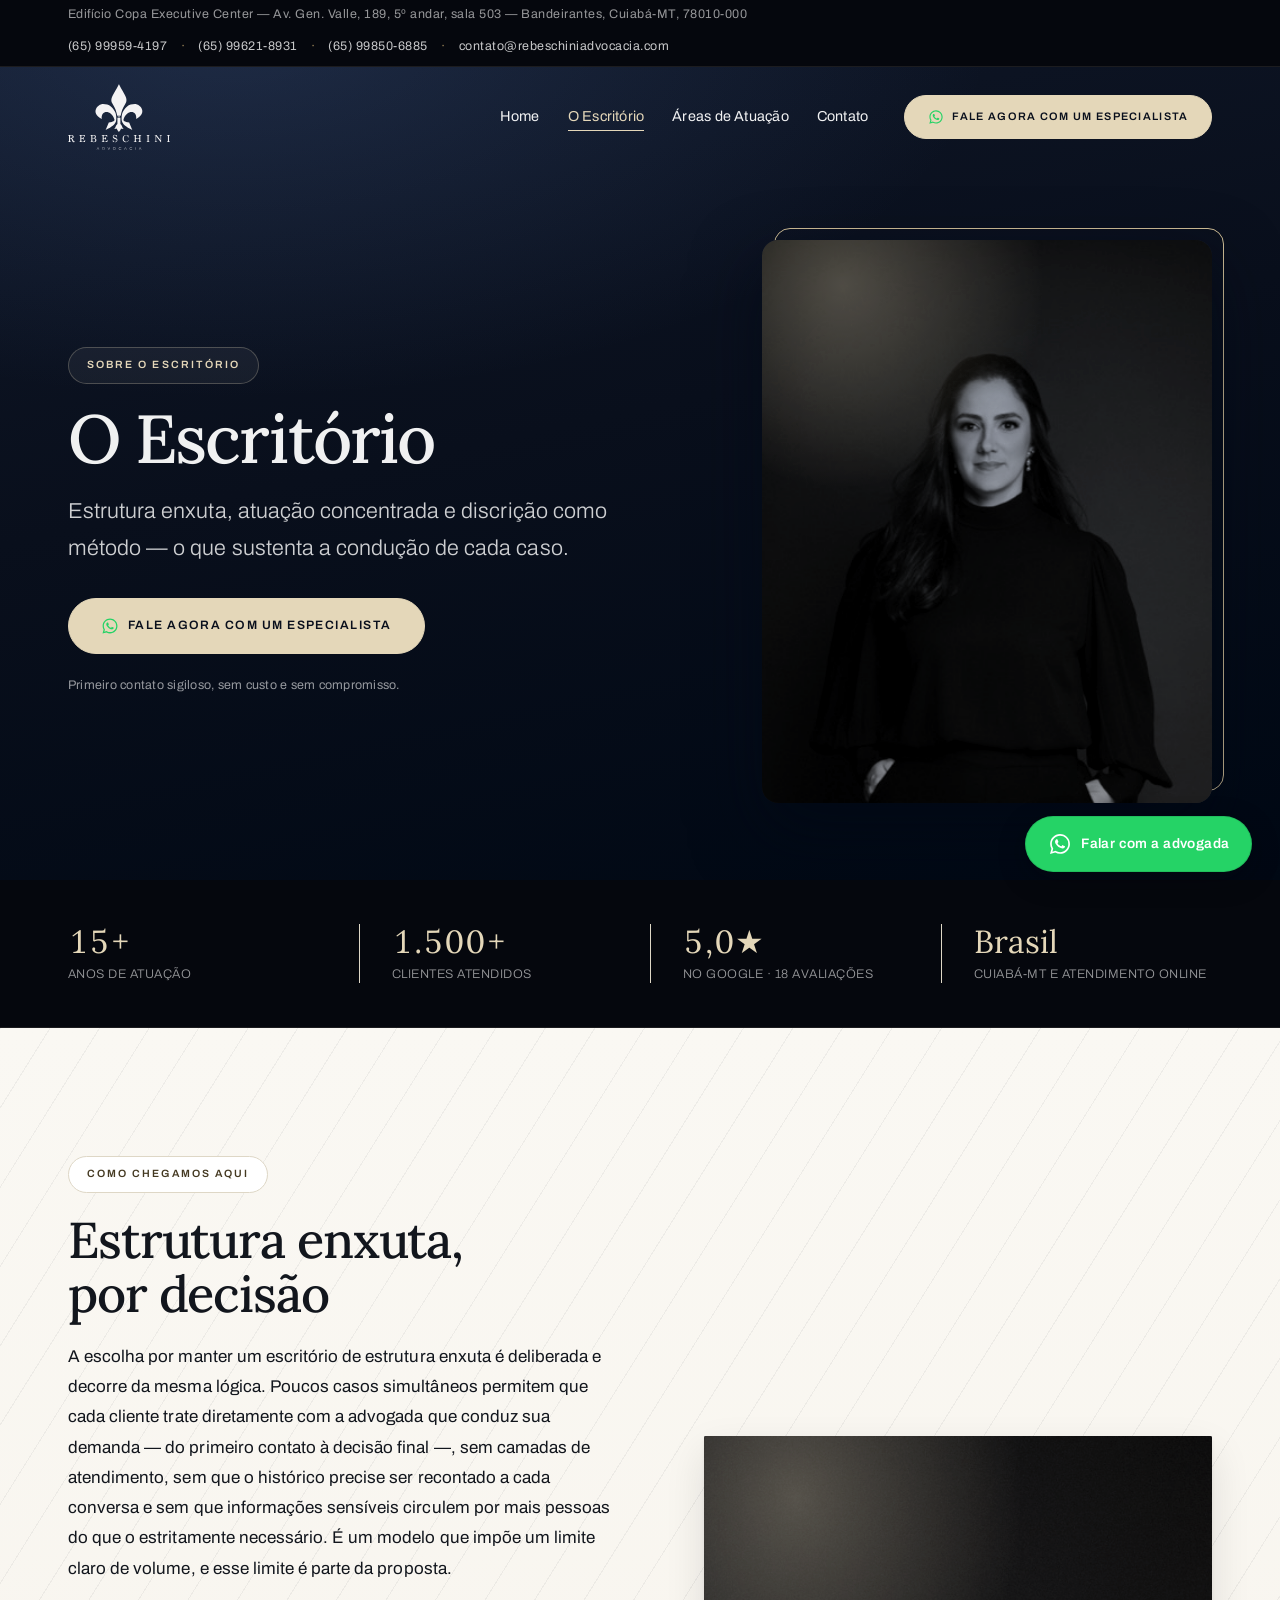
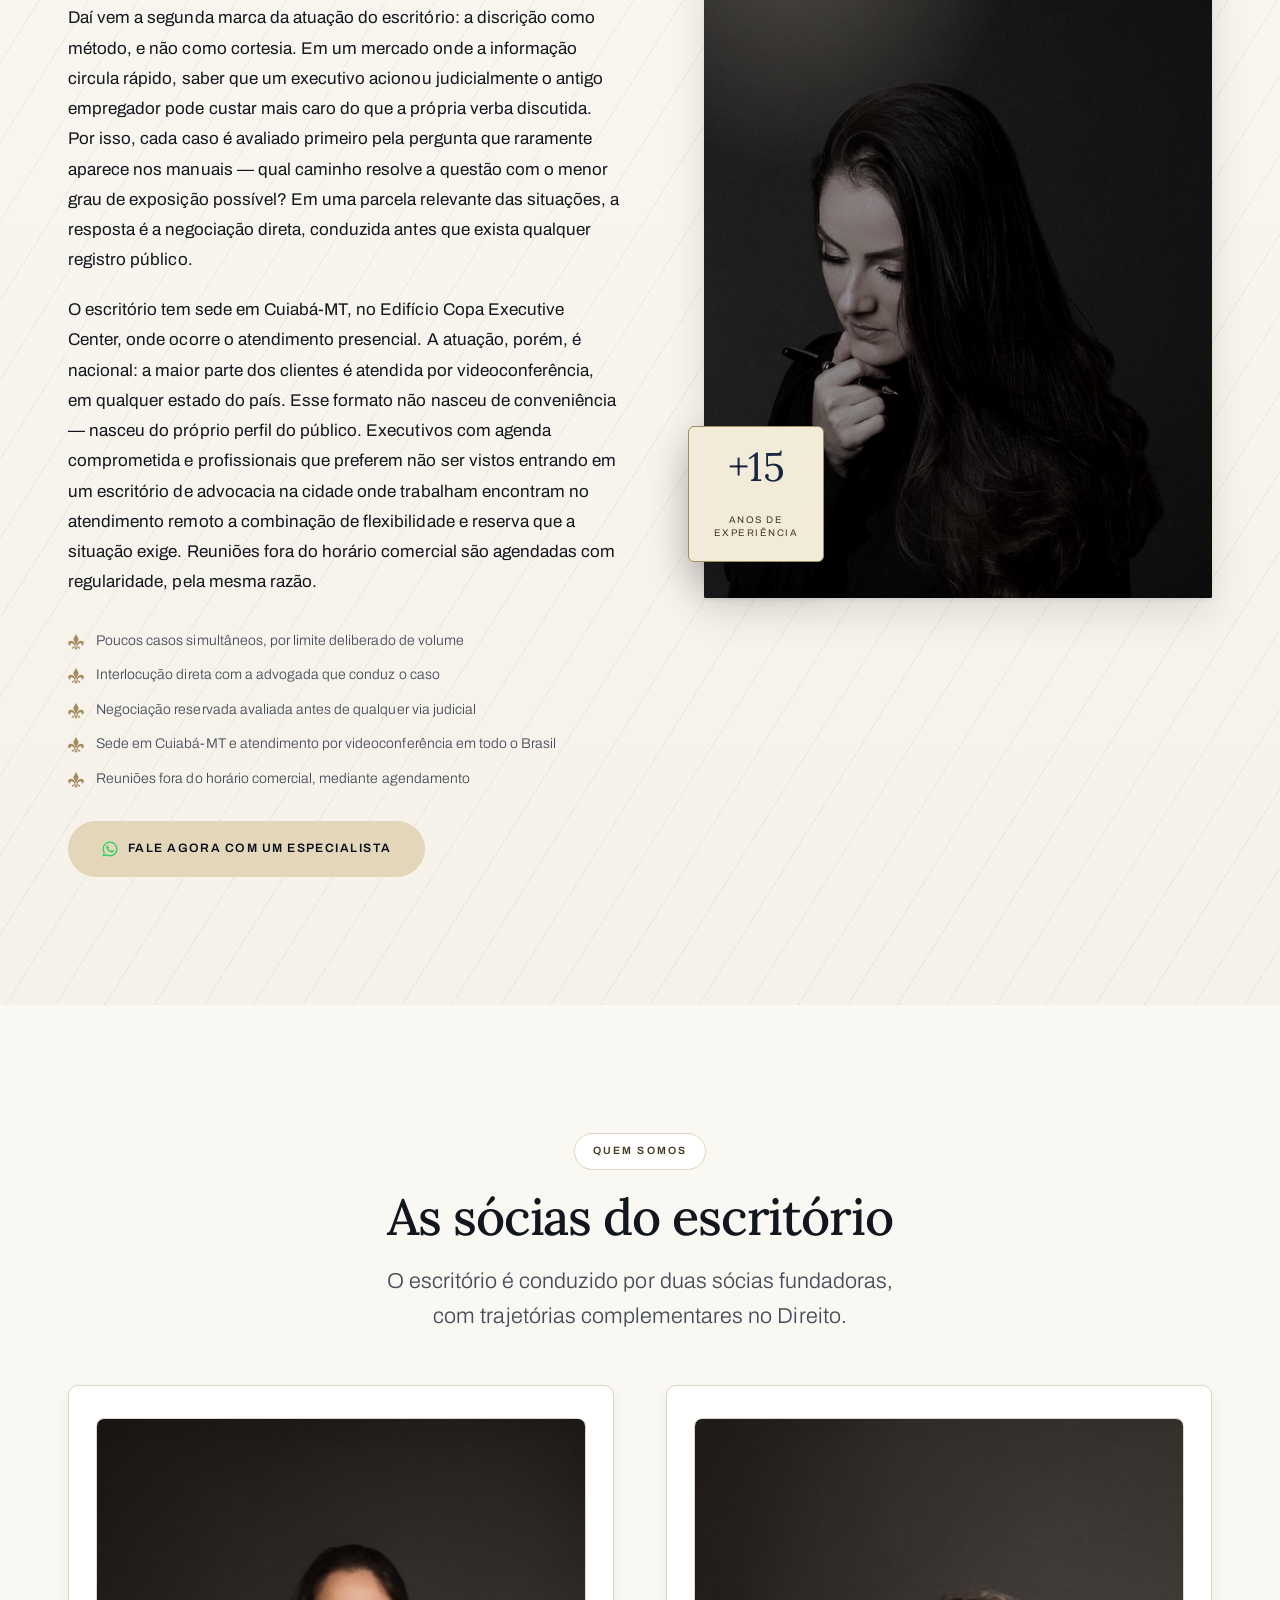
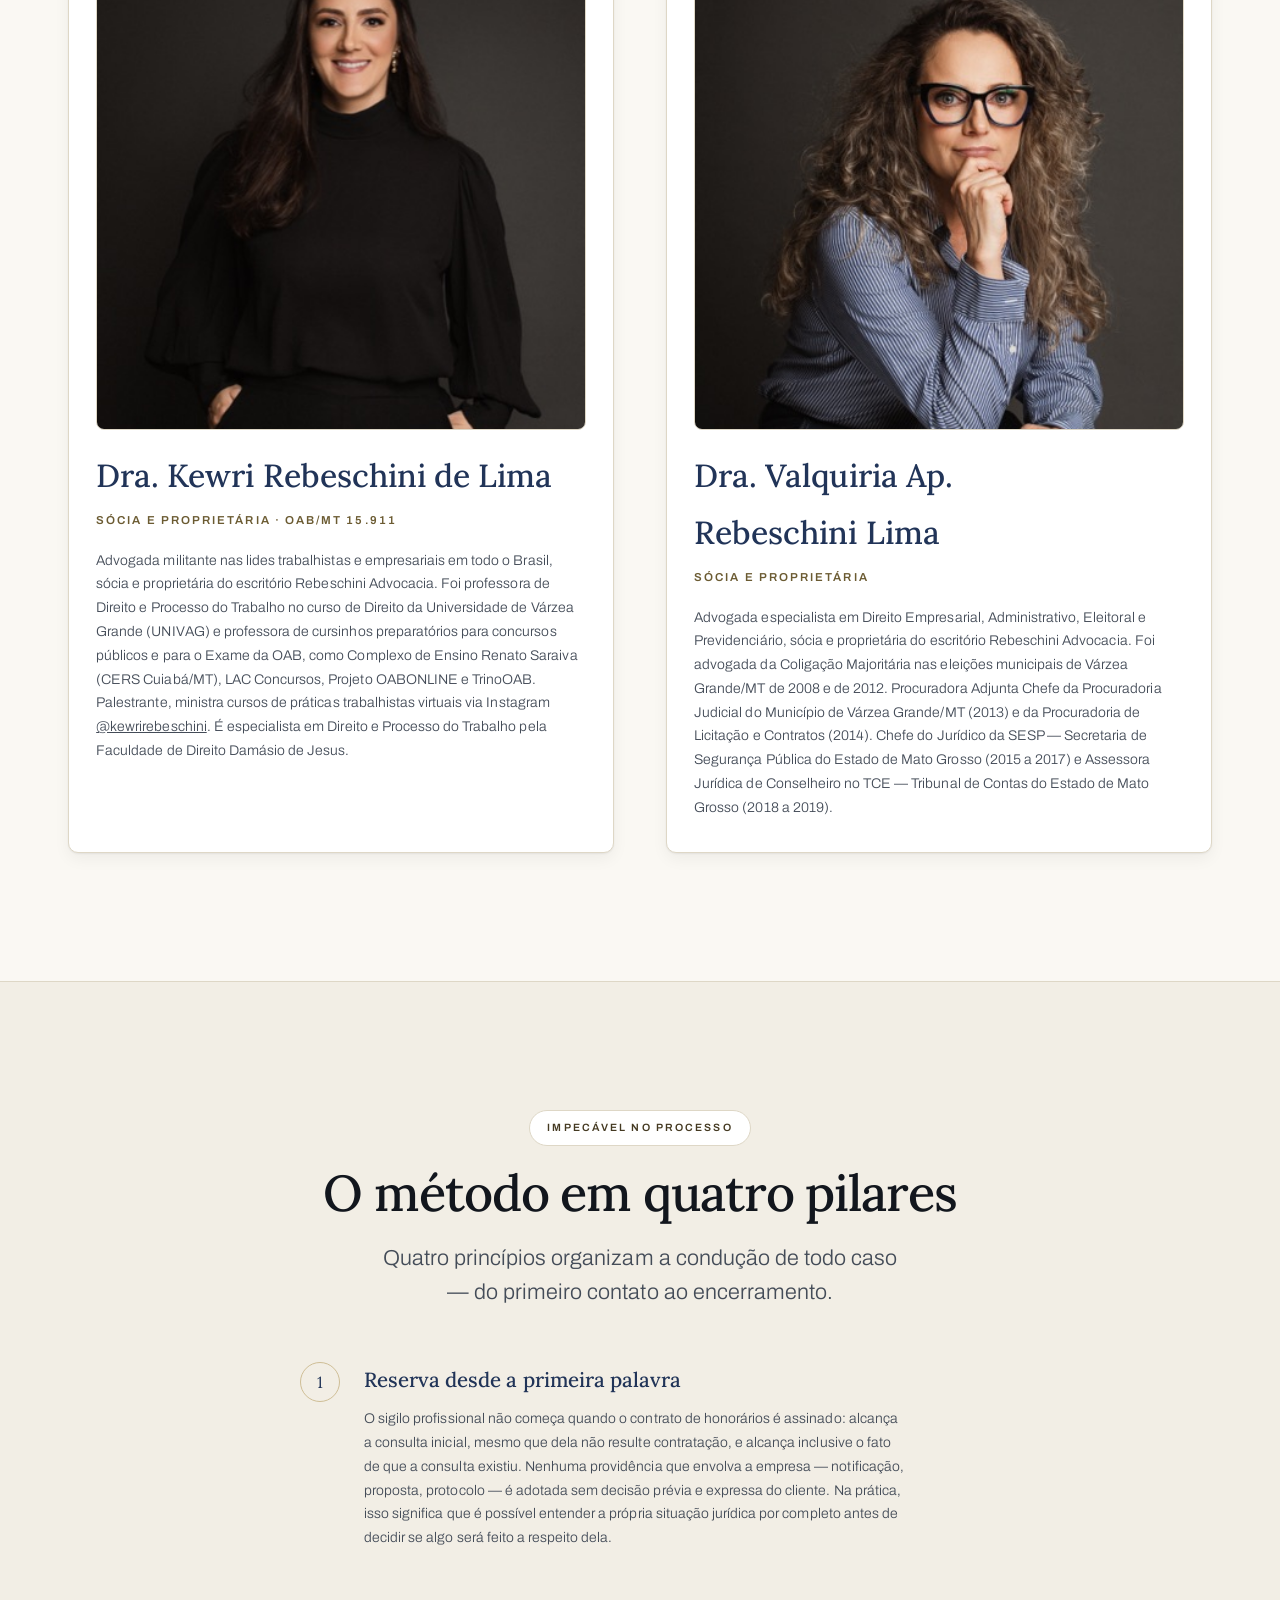
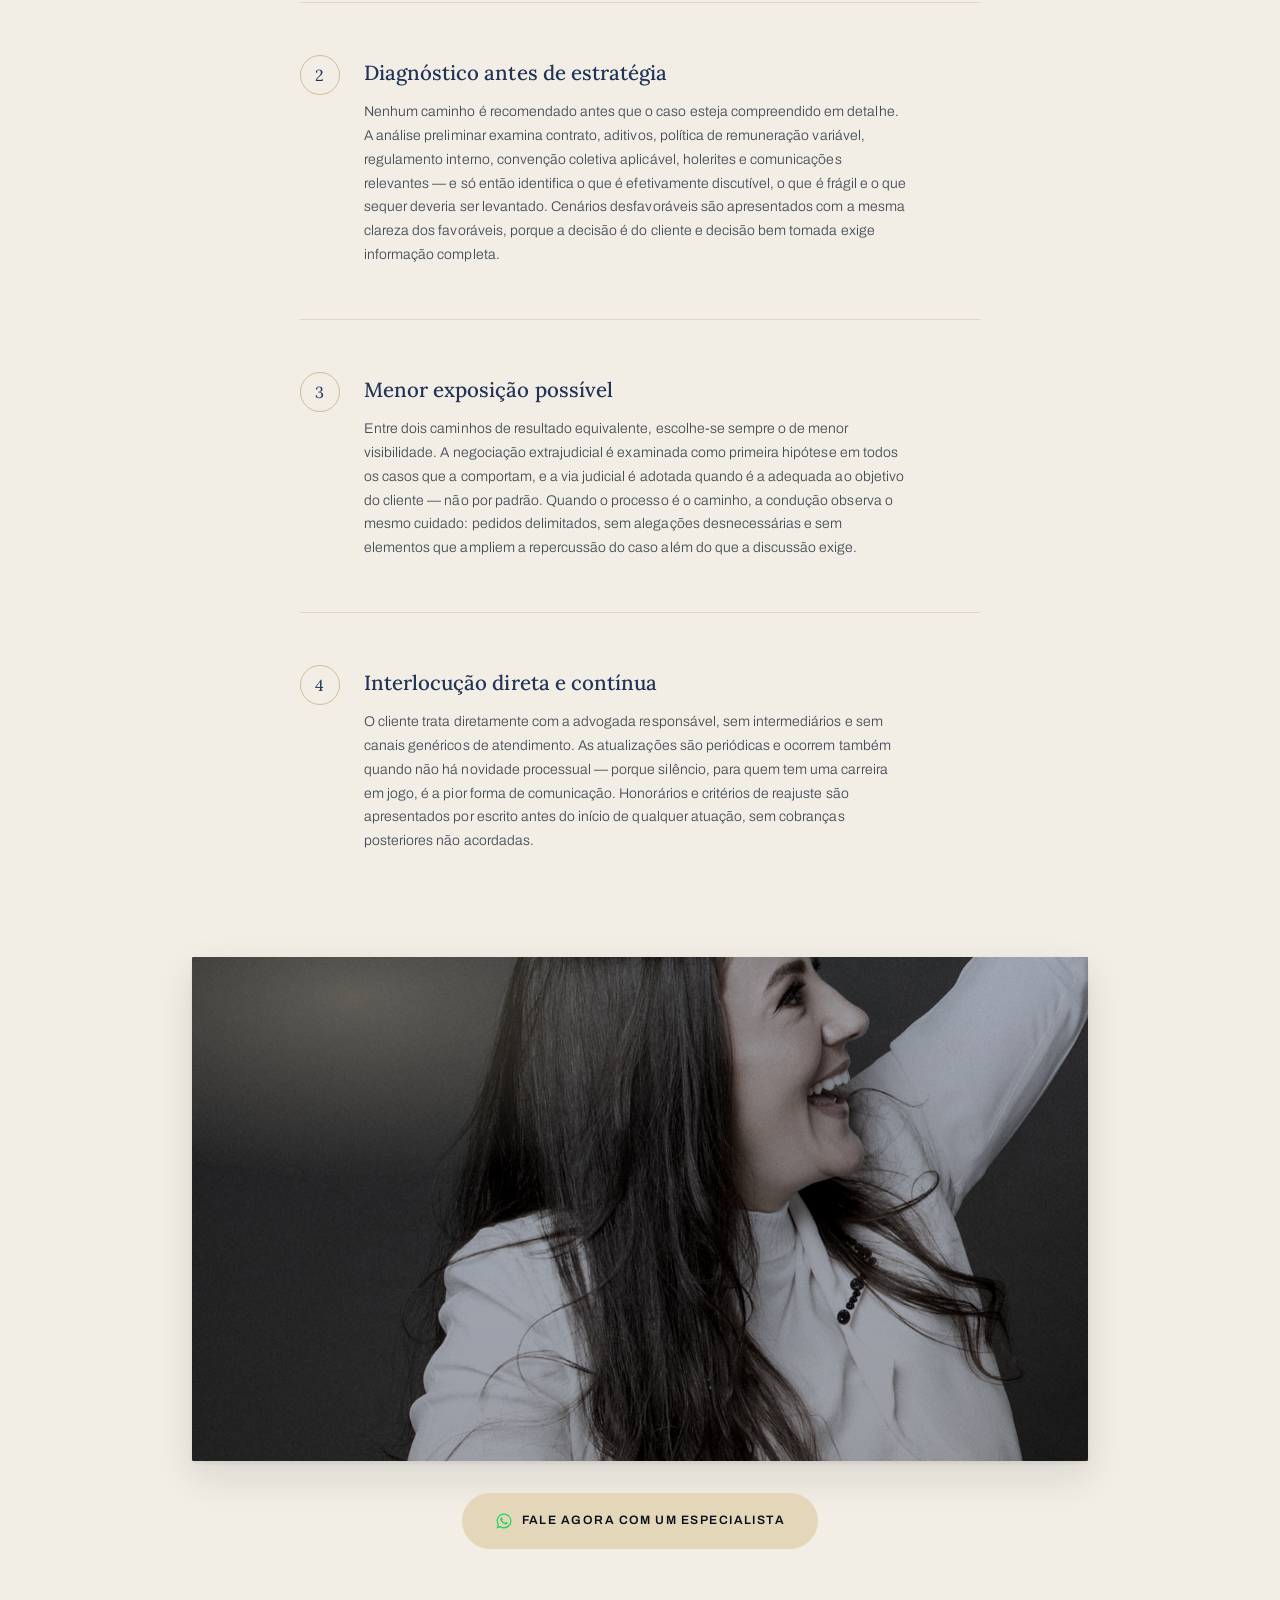
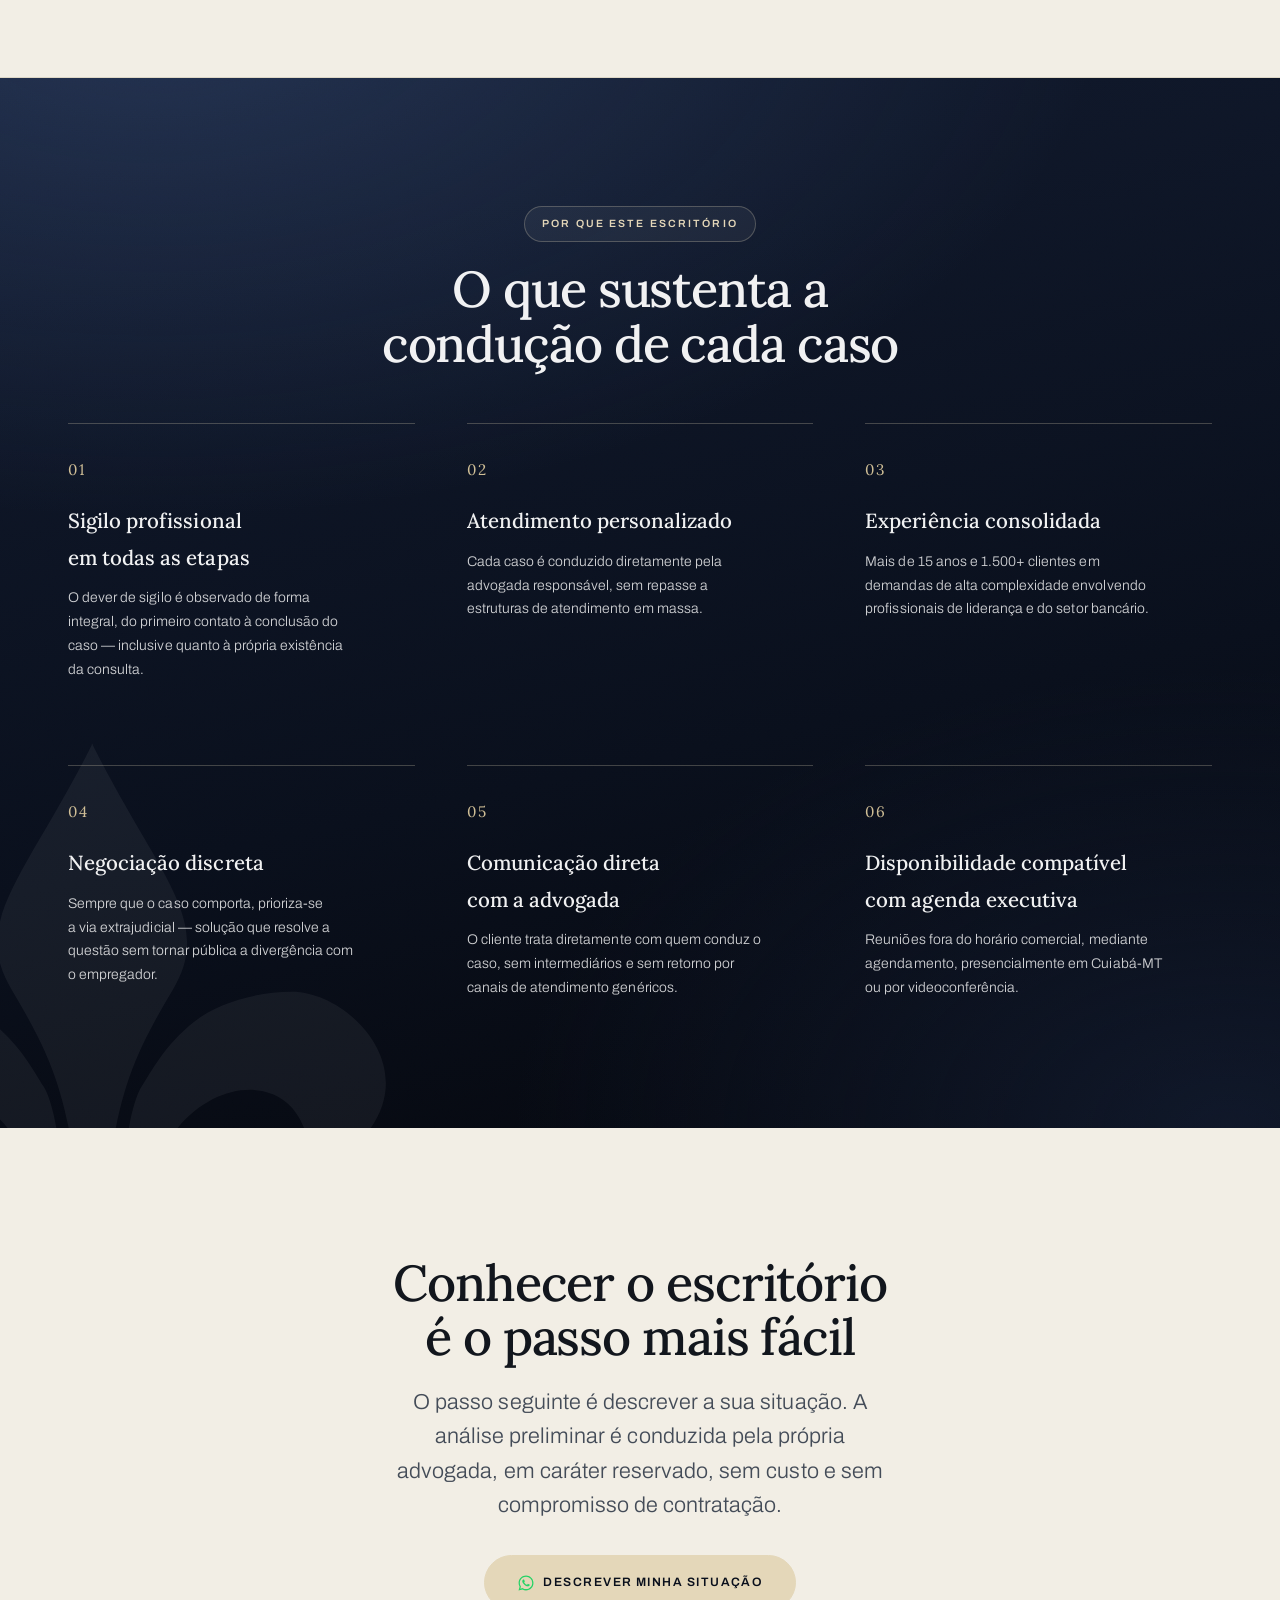
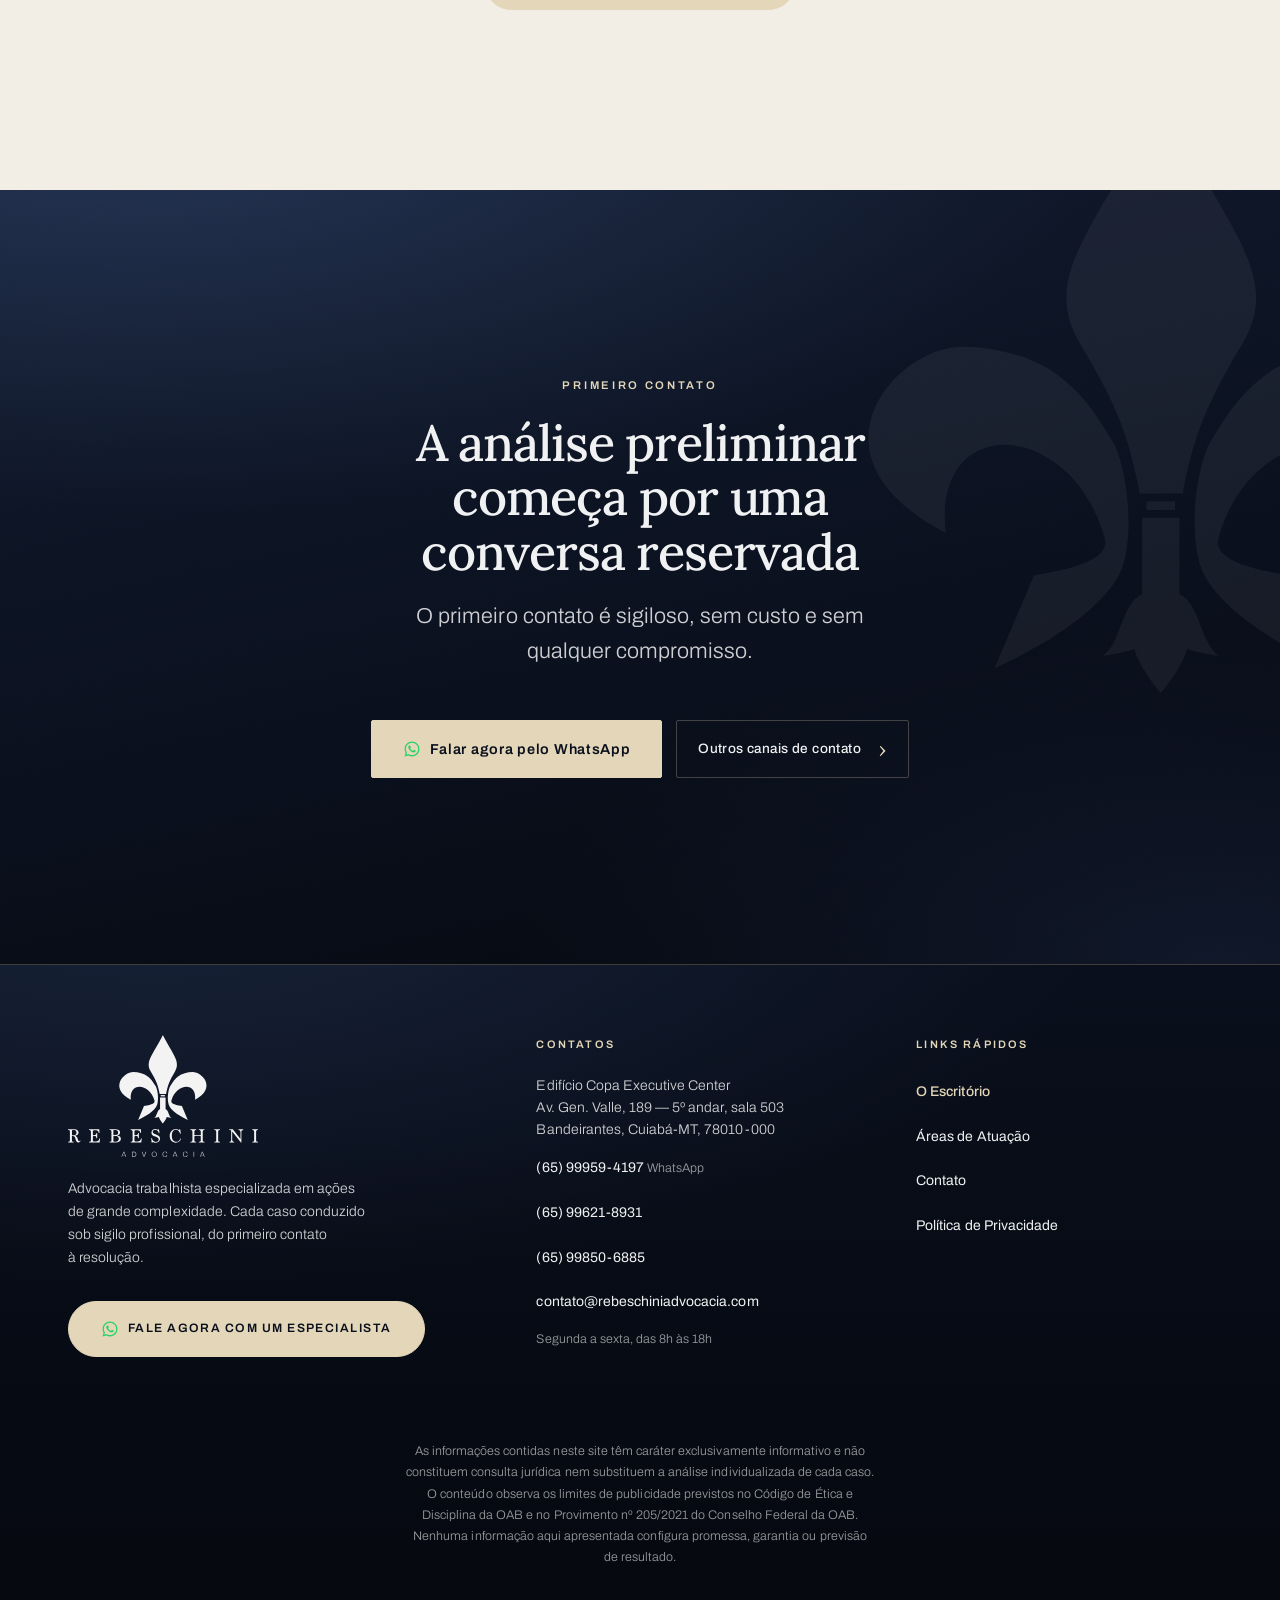
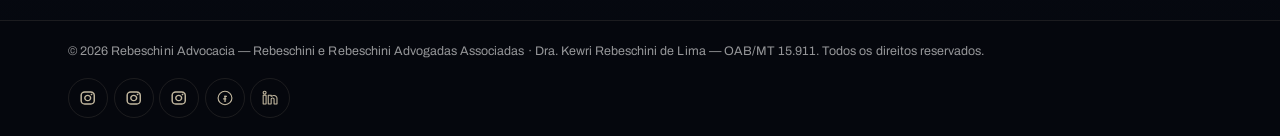
==== commit a7abc126: "Cache-busting: versiona CSS/JS (?v=7820a6d) e HTML sempre revalida Visitantes com o styles.css antig" ====
--- a/advogada.html
+++ b/advogada.html
@@ -8,7 +8,7 @@
 <link rel="canonical" href="https://trabalhista.rebeschiniadvocacia.com/o-escritorio.html">
 <meta http-equiv="refresh" content="0; url=o-escritorio.html">
 <link rel="icon" href="assets/symbol-blue.svg" type="image/svg+xml">
-<link rel="stylesheet" href="css/styles.css">
+<link rel="stylesheet" href="css/styles.css?v=7820a6d">
 <script>location.replace('o-escritorio.html');</script>
 </head>
 <body data-pagina="redirect">
--- a/css/styles.css
+++ b/css/styles.css
@@ -5,15 +5,15 @@
 
 /* ---------- §2.1 Cor ---------- */
 :root{
-  --navy-950: #000B1F;
-  --navy-900: #001233;
-  --navy-850: #001B4D;
-  --navy-800: #001C4A;
-  --navy-700: #002462;
-  --navy-600: #003388;
-  --navy-500: #0A46A8;
-  --navy-400: #2C63C4;
-  --navy-050: #EEF2F9;
+  --navy-950: #05070D;
+  --navy-900: #090F1C;
+  --navy-850: #0F1728;
+  --navy-800: #111A2E;
+  --navy-700: #182640;
+  --navy-600: #213458;
+  --navy-500: #2F4876;
+  --navy-400: #4C699E;
+  --navy-050: #EEF1F6;
 
   --gold-100: #FBF7EE;
   --gold-200: #F2EBDA;
@@ -44,10 +44,10 @@
   --hair-light: rgba(255,255,255,.10);
 
   /* ---------- §2.3 Sombra e raio ---------- */
-  --sh-1: 0 1px 2px rgba(0,18,51,.06), 0 6px 16px rgba(0,18,51,.05);
-  --sh-2: 0 2px 4px rgba(0,18,51,.07), 0 16px 40px rgba(0,18,51,.11);
-  --sh-3: 0 4px 8px rgba(0,18,51,.08), 0 32px 72px rgba(0,18,51,.16);
-  --sh-navy: 0 24px 60px rgba(0,11,31,.45);
+  --sh-1: 0 1px 2px rgba(9,15,28,.06), 0 6px 16px rgba(9,15,28,.05);
+  --sh-2: 0 2px 4px rgba(9,15,28,.07), 0 16px 40px rgba(9,15,28,.11);
+  --sh-3: 0 4px 8px rgba(9,15,28,.08), 0 32px 72px rgba(9,15,28,.16);
+  --sh-navy: 0 24px 60px rgba(5,7,13,.45);
   --r: 2px;
   --r-pill: 999px;
 
@@ -55,7 +55,7 @@
   --wrap: 1240px;
   --wrap-texto: 68ch;
   --gutter: 1.25rem;
-  --sec-y: 4.25rem;
+  --sec-y: 4.75rem;
   --header-h: 4.75rem;
   --logo-h: 2.9rem;
   --topbar-h: 0rem;
@@ -156,20 +156,20 @@
 .superficie-navy{
   position:relative; isolation:isolate; overflow:hidden; color:var(--on-navy-1);
   background:
-    radial-gradient(128% 86% at 12% -8%, rgba(44,99,196,.46) 0%, rgba(0,51,136,0) 58%),
-    radial-gradient(90% 70% at 96% 100%, rgba(0,36,98,.85) 0%, rgba(0,18,51,0) 62%),
+    radial-gradient(128% 86% at 12% -8%, rgba(76,105,158,.32) 0%, rgba(9,15,28,0) 58%),
+    radial-gradient(90% 70% at 96% 100%, rgba(17,26,46,.85) 0%, rgba(9,15,28,0) 62%),
     linear-gradient(168deg, var(--navy-800) 0%, var(--navy-900) 62%, var(--navy-950) 100%);
 }
 .superficie-navy > *{ position:relative; z-index:2; }
 .superficie-navy--claro{
   background:
-    radial-gradient(128% 86% at 12% -8%, rgba(44,99,196,.46) 0%, rgba(0,51,136,0) 58%),
-    radial-gradient(90% 70% at 96% 100%, rgba(0,36,98,.85) 0%, rgba(0,18,51,0) 62%),
+    radial-gradient(128% 86% at 12% -8%, rgba(76,105,158,.32) 0%, rgba(9,15,28,0) 58%),
+    radial-gradient(90% 70% at 96% 100%, rgba(17,26,46,.85) 0%, rgba(9,15,28,0) 62%),
     linear-gradient(168deg, var(--navy-700) 0%, var(--navy-800) 100%);
 }
 .superficie-navy--fundo{
   background:
-    radial-gradient(128% 86% at 12% -8%, rgba(44,99,196,.30) 0%, rgba(0,51,136,0) 58%),
+    radial-gradient(128% 86% at 12% -8%, rgba(76,105,158,.22) 0%, rgba(9,15,28,0) 58%),
     linear-gradient(180deg, var(--navy-900), var(--navy-950));
 }
 
@@ -208,9 +208,13 @@
 .t2{ font-family:var(--font-title); font-size:var(--fs-t2); line-height:1.18; letter-spacing:-.016em; font-weight:500; }
 .t3{ font-family:var(--font-title); font-size:var(--fs-t3); line-height:1.32; letter-spacing:-.008em; font-weight:500; }
 
+/* Destaque dourado: escuro por padrão (fundos claros); claro só em superfície navy */
 :where(.d1,.d2,.t1) em{
-  font-style:italic; font-weight:400; color:var(--gold-300); letter-spacing:-.012em;
-}
+  font-style:italic; font-weight:400; color:var(--gold-600); letter-spacing:-.012em;
+}
+.superficie-navy :where(.d1,.d2,.t1) em,
+.hero-esboco :where(.d1,.d2,.t1) em,
+.obrigado :where(.d1,.d2,.t1) em{ color:var(--gold-300); }
 .section--claro :where(.d1,.d2,.t1) em,
 .faixa-abertura :where(.d1,.d2,.t1) em{ color:var(--gold-700); }
 
@@ -272,7 +276,7 @@
 }
 .btn--gold:hover::before{ transform:translateX(120%); }
 .btn--gold{ background:var(--gold-300); color:var(--navy-900); border-color:var(--gold-300); }
-.btn--gold:hover{ background:var(--gold-200); border-color:var(--gold-200); transform:translateY(-2px); box-shadow:0 10px 26px rgba(0,11,31,.30); }
+.btn--gold:hover{ background:var(--gold-200); border-color:var(--gold-200); transform:translateY(-2px); box-shadow:0 10px 26px rgba(5,7,13,.30); }
 .btn--gold:active{ transform:translateY(0); background:var(--gold-400); box-shadow:none; }
 
 .btn--linha{ background:transparent; color:var(--on-navy-1); border-color:var(--hair-gold); }
@@ -316,7 +320,7 @@
   border-bottom:1px solid var(--hair-gold-2);
   font-size:var(--fs-xs); letter-spacing:.04em;
 }
-.topbar-inner{ display:flex; align-items:center; justify-content:space-between; gap:2rem; min-height:2.5rem; }
+.topbar-inner{ display:flex; flex-wrap:wrap; align-items:center; justify-content:space-between; gap:.25rem 2rem; min-height:2.5rem; padding-block:.2rem; }
 .topbar p{ margin:0; }
 .topbar a{
   display:inline-flex; align-items:center; min-height:1.75rem; padding-block:.35rem;
@@ -333,10 +337,10 @@
              backdrop-filter var(--t-md) var(--ease);
 }
 .site-header.is-stuck{
-  background:rgba(0,18,51,.88);
+  background:rgba(9,15,28,.88);
   -webkit-backdrop-filter:saturate(140%) blur(14px);
   backdrop-filter:saturate(140%) blur(14px);
-  box-shadow:0 1px 0 var(--hair-gold), 0 12px 32px rgba(0,11,31,.30);
+  box-shadow:0 1px 0 var(--hair-gold), 0 12px 32px rgba(5,7,13,.30);
 }
 @supports not ((backdrop-filter:blur(1px)) or (-webkit-backdrop-filter:blur(1px))){
   .site-header.is-stuck{ background:var(--navy-900); }
@@ -412,11 +416,11 @@
 .menu-pill{
   display:none; align-items:center; justify-content:space-between; gap:1.5rem;
   padding:.65rem .75rem .65rem 1.5rem;
-  background:var(--paper); border:1px solid rgba(0,11,31,.06); border-radius:var(--r-pill);
-  box-shadow:0 2px 6px rgba(0,11,31,.10), 0 18px 48px rgba(0,11,31,.28);
+  background:var(--paper); border:1px solid rgba(5,7,13,.06); border-radius:var(--r-pill);
+  box-shadow:0 2px 6px rgba(5,7,13,.10), 0 18px 48px rgba(5,7,13,.28);
   transition:box-shadow var(--t-md) var(--ease), transform var(--t-md) var(--ease);
 }
-.menu-pill:hover{ box-shadow:0 2px 6px rgba(0,11,31,.12), 0 22px 56px rgba(0,11,31,.34); }
+.menu-pill:hover{ box-shadow:0 2px 6px rgba(5,7,13,.12), 0 22px 56px rgba(5,7,13,.34); }
 .menu-pill-brand{ display:flex; align-items:center; flex:none; }
 .menu-pill-brand img{ height:2.35rem; width:auto; }
 .menu-pill-links{ display:flex; align-items:center; gap:2rem; margin:0 auto; }
@@ -461,9 +465,9 @@
   padding-top:clamp(1.75rem, 1.25rem + 2vw, 3rem);
   padding-bottom:0;
   background:
-    radial-gradient(88% 62% at 50% 8%,  rgba(10,70,168,.52) 0%, rgba(0,51,136,0) 62%),
-    radial-gradient(120% 90% at 50% 108%, rgba(0,11,31,.92) 0%, rgba(0,11,31,0) 58%),
-    linear-gradient(176deg, #001B4D 0%, #002462 44%, #001233 100%);
+    radial-gradient(88% 62% at 50% 8%,  rgba(76,105,158,.34) 0%, rgba(9,15,28,0) 62%),
+    radial-gradient(120% 90% at 50% 108%, rgba(5,7,13,.92) 0%, rgba(5,7,13,0) 58%),
+    linear-gradient(176deg, #0F1728 0%, #182640 44%, #090F1C 100%);
 }
 @media (max-width:1023px){
   .hero-capa{
@@ -522,7 +526,7 @@
 .hero-cutout img{
   display:block; width:100%; height:auto;
   max-height:min(72vh, 40rem); object-fit:contain; object-position:bottom center;
-  filter:contrast(1.06) saturate(.92) brightness(.99) drop-shadow(0 26px 54px rgba(0,11,31,.62));
+  filter:contrast(1.06) saturate(.92) brightness(.99) drop-shadow(0 26px 54px rgba(5,7,13,.62));
 }
 .hero-tagline{
   position:relative; z-index:5; grid-row:3;
@@ -562,7 +566,7 @@
     margin-bottom:-8vw;
   }
   .hero-cutout{ max-width:min(88vw, 20rem); transform:none; }
-  .hero-cutout img{ max-height:52vh; filter:contrast(1.06) saturate(.92) drop-shadow(0 18px 34px rgba(0,11,31,.6)); }
+  .hero-cutout img{ max-height:52vh; filter:contrast(1.06) saturate(.92) drop-shadow(0 18px 34px rgba(5,7,13,.6)); }
   .hero-halo{ width:26rem; opacity:.16; }
   .hero-tagline{ margin-bottom:2.25rem; font-size:.82rem; }
   .hero-id-selo{ width:32px; height:32px; }
@@ -585,8 +589,8 @@
 .hero-interno::before{
   content:""; position:absolute; inset:0; z-index:-1;
   background:
-    linear-gradient(100deg, rgba(0,18,51,.95) 0%, rgba(0,28,74,.86) 46%, rgba(0,28,74,.62) 100%),
-    linear-gradient(180deg, rgba(0,11,31,.5) 0%, rgba(0,11,31,0) 40%, rgba(0,11,31,.72) 100%);
+    linear-gradient(100deg, rgba(9,15,28,.95) 0%, rgba(17,26,46,.86) 46%, rgba(17,26,46,.62) 100%),
+    linear-gradient(180deg, rgba(5,7,13,.5) 0%, rgba(5,7,13,0) 40%, rgba(5,7,13,.72) 100%);
 }
 .hero-interno .fio{ position:absolute; left:var(--gutter); right:var(--gutter); bottom:0; }
 .hero-interno .d2{ max-width:17ch; margin:0 0 var(--s4); color:var(--on-navy-1); }
@@ -750,7 +754,7 @@
 }
 .foto::before{
   content:""; position:absolute; inset:0; z-index:1; pointer-events:none;
-  background:linear-gradient(168deg, #0A46A8 0%, #001C4A 100%);
+  background:linear-gradient(168deg, #2F4876 0%, #111A2E 100%);
   mix-blend-mode:multiply; opacity:.42;
 }
 .foto::after{
@@ -788,7 +792,7 @@
 }
 .banner-foto::after{
   content:""; position:absolute; inset:0; z-index:-1;
-  background:linear-gradient(180deg, rgba(0,18,51,.72), rgba(0,11,31,.84));
+  background:linear-gradient(180deg, rgba(9,15,28,.72), rgba(5,7,13,.84));
 }
 .banner-foto .wrap{ text-align:center; position:relative; z-index:1; }
 .banner-frase{
@@ -901,7 +905,7 @@
 .field textarea{ resize:vertical; min-height:6.5rem; }
 .field input:hover,.field textarea:hover{ border-color:#B4BDCB; }
 .field input:focus,.field textarea:focus{
-  outline:none; background:var(--paper); border-color:var(--navy-600); box-shadow:0 0 0 3px rgba(0,51,136,.14);
+  outline:none; background:var(--paper); border-color:var(--navy-600); box-shadow:0 0 0 3px rgba(33,52,88,.16);
 }
 .field input[aria-invalid="true"],.field textarea[aria-invalid="true"]{ border-color:#A5241E; }
 .erro{ display:block; font-size:.82rem; color:#A5241E; margin-top:.4rem; }
@@ -941,19 +945,20 @@
   display:inline-flex; align-items:center; justify-content:center; gap:.6rem;
   min-height:3.5rem; min-width:3.5rem; padding:0 1.1rem;
   border-radius:var(--r-pill);
-  background:var(--gold-300); color:var(--navy-900);
-  border:1px solid rgba(0,11,31,.10);
-  box-shadow:0 8px 26px rgba(0,11,31,.34);
+  background:#25D366; color:#fff;
+  border:1px solid rgba(5,7,13,.10);
+  box-shadow:0 8px 26px rgba(5,7,13,.34);
   text-decoration:none; font-size:.86rem; font-weight:600; letter-spacing:.03em;
-  transition:transform var(--t-sm) var(--ease), background-color var(--t-sm) var(--ease), box-shadow var(--t-sm) var(--ease);
+  transition:transform var(--t-sm) var(--ease), background-color var(--t-sm) var(--ease), box-shadow var(--t-sm) var(--ease), opacity var(--t-sm) var(--ease);
 }
 .wa-float-rotulo{ display:none; }
-.wa-float:hover{ transform:translateY(-3px); background:var(--gold-200); box-shadow:0 12px 34px rgba(0,11,31,.40); }
+.wa-float:hover{ transform:translateY(-3px); background:#1EBE5B; box-shadow:0 12px 34px rgba(5,7,13,.40); }
 .wa-float::after{
   content:""; position:absolute; inset:-4px; border-radius:inherit;
-  border:1px solid var(--gold-400); opacity:0;
+  border:1px solid #25D366; opacity:0;
   animation:respiro 6s var(--ease-in-out) infinite;
 }
+.wa-float--oculto{ opacity:0; pointer-events:none; transform:translateY(10px); }
 @keyframes respiro{
   0%,74%{ transform:scale(1); opacity:0; }
   82%   { transform:scale(1.06); opacity:.55; }
@@ -1238,7 +1243,7 @@
 
 /* =============================================================
    FASE 6 — Esboço aprovado do Aldo (referência mestra)
-   O "preto" do esboço vira nosso navy MUITO escuro (#001233 / #001B4D).
+   O "preto" do esboço vira nosso navy MUITO escuro (#090F1C / #0F1728).
    Estética institucional sóbria, alinhada à advocacialacerda.com.
    ============================================================= */
 
@@ -1266,21 +1271,22 @@
 /* ---------- Cabeçalho de seção centrado (padrão do esboço) ---------- */
 .secao-centro{ text-align:center; margin-bottom:var(--s6); }
 .secao-centro .pill-label{ margin-inline:auto; }
+.secao-centro .t1{ margin-bottom:var(--s4); }
 .secao-centro .t1,
 .secao-centro .linha-apoio{ margin-inline:auto; }
 .secao-centro .secao-acoes{ justify-content:center; }
 
 /* ---------- §1 Header escuro ---------- */
 .site-header--escuro{
-  background:rgba(0,18,51,.0);
+  background:rgba(9,15,28,.0);
   border-bottom:1px solid transparent;
 }
 .site-header--escuro.is-stuck{
-  background:rgba(0,18,51,.92);
+  background:rgba(9,15,28,.92);
   -webkit-backdrop-filter:saturate(140%) blur(14px);
   backdrop-filter:saturate(140%) blur(14px);
   border-bottom-color:var(--hair-gold-2);
-  box-shadow:0 12px 32px rgba(0,11,31,.34);
+  box-shadow:0 12px 32px rgba(5,7,13,.34);
 }
 
 /* ---------- §2 Hero do esboço: texto à esquerda, foto em card à direita ---------- */
@@ -1291,7 +1297,7 @@
   padding-top:calc(var(--chrome-h) + clamp(2.5rem, 1.5rem + 5vw, 5.5rem));
   padding-bottom:clamp(3rem, 2rem + 4vw, 6rem);
   background:
-    radial-gradient(96% 70% at 18% 0%, rgba(10,70,168,.34) 0%, rgba(0,18,51,0) 62%),
+    radial-gradient(96% 70% at 18% 0%, rgba(76,105,158,.26) 0%, rgba(9,15,28,0) 62%),
     linear-gradient(168deg, var(--navy-850) 0%, var(--navy-900) 46%, #000814 100%);
 }
 /* textura arquitetural: colunas verticais sutis, como no esboço */
@@ -1411,7 +1417,7 @@
 .sobre-esboco::before{
   content:""; position:absolute; inset:0; z-index:0; pointer-events:none;
   background-image:repeating-linear-gradient(122deg,
-    rgba(0,51,136,.03) 0 1px, transparent 1px 42px);
+    rgba(9,15,28,.05) 0 1px, transparent 1px 42px);
 }
 .sobre-esboco > *{ position:relative; z-index:1; }
 .sobre-esboco-grid{ display:grid; gap:var(--s6); align-items:center; }
@@ -1432,7 +1438,7 @@
   display:grid; place-items:center; gap:.1rem;
   width:8.5rem; height:8.5rem; padding:.5rem;
   background:var(--gold-200); border:1px solid var(--gold-500); border-radius:6px;
-  box-shadow:0 18px 40px rgba(0,11,31,.28);
+  box-shadow:0 18px 40px rgba(5,7,13,.28);
   text-align:center;
 }
 .badge-anos-num{
@@ -1503,6 +1509,7 @@
 .reviews-trilho::-webkit-scrollbar{ display:none; }
 .reviews-trilho:focus-visible{ outline:2px solid var(--navy-600); outline-offset:4px; }
 .review{
+  position:relative;
   scroll-snap-align:start;
   display:flex; flex-direction:column; gap:.6rem;
   padding:1.35rem 1.25rem;
@@ -1526,32 +1533,35 @@
 
 /* ---------- §9 Footer do esboço ---------- */
 .site-footer{
-  background:var(--stone); color:var(--ink-soft);
-  border-top:1px solid var(--line-warm);
+  background:
+    radial-gradient(128% 86% at 12% -8%, rgba(76,105,158,.22) 0%, rgba(9,15,28,0) 58%),
+    linear-gradient(180deg, var(--navy-900), var(--navy-950));
+  color:var(--on-navy-2);
+  border-top:1px solid var(--hair-gold);
   padding-top:clamp(3rem, 2rem + 3vw, 4.5rem);
   font-size:var(--fs-sm);
 }
 .site-footer .footer-grid{ display:grid; gap:var(--s6); padding-bottom:var(--s6); }
 .footer-logo{ width:190px; margin-bottom:var(--s4); }
-.footer-tagline{ font-weight:300; line-height:1.65; color:var(--ink-soft); margin:0 0 var(--s5); max-width:38ch; }
+.footer-tagline{ font-weight:300; line-height:1.65; color:var(--on-navy-2); margin:0 0 var(--s5); max-width:38ch; }
 .footer-h{
   font-family:var(--font-body); font-size:.68rem; font-weight:600;
-  letter-spacing:.2em; text-transform:uppercase; color:var(--gold-700); margin:0 0 var(--s4);
+  letter-spacing:.2em; text-transform:uppercase; color:var(--gold-300); margin:0 0 var(--s4);
 }
 .footer-contatos, .footer-links{ display:grid; gap:.55rem; }
 .footer-contatos li{ line-height:1.6; font-weight:300; }
 .footer-contatos a, .footer-links a{
   display:inline-flex; align-items:center; min-height:2.25rem;
-  color:var(--navy-600); text-decoration:none; font-weight:400;
+  color:var(--on-navy-1); text-decoration:none; font-weight:400;
   border-bottom:1px solid transparent;
   transition:border-color var(--t-xs) var(--ease);
 }
-.footer-contatos a:hover, .footer-links a:hover{ border-bottom-color:var(--gold-500); }
-.footer-links a[aria-current="page"]{ color:var(--gold-700); font-weight:500; }
-.footer-nota{ font-size:var(--fs-xs); color:var(--ink-mute); }
+.footer-contatos a:hover, .footer-links a:hover{ border-bottom-color:var(--gold-300); }
+.footer-links a[aria-current="page"]{ color:var(--gold-300); font-weight:500; }
+.footer-nota{ font-size:var(--fs-xs); color:var(--on-navy-3); }
 @media (min-width:800px){ .site-footer .footer-grid{ grid-template-columns:1.3fr 1fr 1fr; gap:var(--s7); } }
 
-.footer-barra{ background:var(--navy-900); color:var(--on-navy-3); }
+.footer-barra{ background:var(--navy-950); color:var(--on-navy-3); border-top:1px solid var(--hair-gold-2); }
 .footer-barra-inner{
   display:flex; flex-wrap:wrap; align-items:center; justify-content:space-between;
   gap:1rem; padding-block:1.15rem;
@@ -1569,8 +1579,120 @@
   padding-block:var(--s5) var(--s6); margin-inline:auto;
   text-align:center;
   font-size:var(--fs-xs); font-weight:300; line-height:1.7;
-  color:var(--ink-mute); max-width:82ch;
-}
+  color:var(--on-navy-3); max-width:82ch;
+}
+
+/* ---------- §13 Ícone WhatsApp em cor original ---------- */
+.icone-wa{ color:#25D366; flex-shrink:0; }
+
+/* ---------- §14 Atuação Nacional ---------- */
+.atuacao-nacional{ overflow:hidden; }
+.atuacao-grid{ display:grid; gap:var(--s6); align-items:center; }
+.atuacao-texto .t1{ color:var(--on-navy-1); margin-bottom:var(--s4); }
+.atuacao-lista{ display:grid; gap:1.25rem; margin:var(--s6) 0 0; }
+.atuacao-lista li{
+  display:grid; grid-template-columns:auto 1fr; gap:.85rem; align-items:start;
+  font-size:var(--fs-sm); font-weight:300; line-height:1.6; color:var(--on-navy-2);
+}
+.atuacao-lista li::before{
+  content:""; width:.55rem; height:.55rem; margin-top:.45rem;
+  background:var(--gold-300); transform:rotate(45deg);
+}
+.atuacao-lista strong{ color:var(--on-navy-1); font-weight:600; }
+.atuacao-num{
+  display:flex; align-items:center; gap:1.1rem; margin:var(--s6) 0 0;
+  padding-top:var(--s5); border-top:1px solid var(--hair-gold-2);
+  color:var(--gold-300);
+}
+.atuacao-num-valor{ font-family:var(--font-title); font-size:clamp(2.4rem, 1.8rem + 2vw, 3.4rem); line-height:1; flex-shrink:0; }
+.atuacao-num-rotulo{
+  font-family:var(--font-body); font-size:.72rem; font-weight:600;
+  letter-spacing:.14em; line-height:1.65; text-transform:uppercase;
+  color:var(--on-navy-2); max-width:19ch;
+}
+.atuacao-art{ position:relative; margin:0; justify-self:center; width:100%; max-width:24rem; }
+.atuacao-art img{
+  width:100%; height:auto; display:block; border-radius:10px;
+  border:1px solid var(--hair-gold); box-shadow:0 18px 48px rgba(5,7,13,.45);
+}
+@media (min-width:900px){
+  .atuacao-grid{ grid-template-columns:minmax(0,1.1fr) minmax(0,.9fr); gap:var(--s7); }
+}
+
+/* ---------- §15 Blog (Rebeschini Conecta) ---------- */
+.blog-cards{ display:grid; gap:1.25rem; margin-top:var(--s6); }
+.blog-card{
+  display:flex; flex-direction:column; gap:.85rem;
+  padding:2rem 1.6rem;
+  background:var(--paper); border:1px solid var(--line-warm); border-radius:10px;
+  box-shadow:var(--sh-1);
+  transition:transform var(--t-sm) var(--ease), box-shadow var(--t-sm) var(--ease);
+}
+.blog-card:hover{ transform:translateY(-4px); box-shadow:0 14px 34px rgba(5,7,13,.12); }
+.blog-card-tag{
+  font-family:var(--font-body); font-size:.68rem; font-weight:600;
+  letter-spacing:.2em; text-transform:uppercase; color:var(--gold-600); margin:0;
+}
+.blog-card-titulo{ font-family:var(--font-title); font-size:var(--fs-t3); line-height:1.3; color:var(--navy-600); margin:0; }
+.blog-card-titulo a{ color:inherit; text-decoration:none; }
+.blog-card-titulo a:hover{ text-decoration:underline; text-underline-offset:4px; }
+.blog-card-desc{ font-size:var(--fs-sm); font-weight:300; line-height:1.6; color:var(--ink-soft); margin:0; }
+.blog-card-link{
+  margin-top:auto; padding-top:.5rem;
+  font-size:var(--fs-sm); font-weight:500; color:var(--navy-600); text-decoration:none;
+}
+.blog-card-link::after{ content:" →"; color:var(--gold-500); }
+.blog-card-link:hover{ text-decoration:underline; text-underline-offset:4px; }
+@media (min-width:768px){ .blog-cards{ grid-template-columns:repeat(3, minmax(0,1fr)); } }
+
+/* ---------- §16 Listas de serviços (Trabalhista / Previdenciário) ---------- */
+.listas-servicos{ display:grid; gap:1.25rem; margin-top:var(--s6); }
+.lista-servico{
+  padding:2.1rem 1.7rem;
+  background:var(--paper); border:1px solid var(--line-warm); border-radius:10px;
+  box-shadow:var(--sh-1);
+}
+.lista-servico-titulo{
+  font-family:var(--font-body); font-size:.78rem; font-weight:600;
+  letter-spacing:.14em; text-transform:uppercase; text-align:center;
+  color:var(--gold-600); margin:0 0 1.1rem; line-height:1.5;
+}
+.lista-servico-titulo::after{
+  content:""; display:block; width:3.5rem; height:1px;
+  background:var(--gold-400); margin:.9rem auto 0;
+}
+.lista-servico ul{ display:grid; gap:.65rem; }
+.lista-servico li{
+  display:grid; grid-template-columns:auto 1fr; gap:.7rem; align-items:start;
+  font-size:var(--fs-sm); font-weight:300; line-height:1.55; color:var(--ink-soft);
+}
+.lista-servico li::before{
+  content:""; width:.45rem; height:.45rem; margin-top:.5rem; border-radius:50%;
+  background:var(--gold-400);
+}
+@media (min-width:768px){ .listas-servicos{ grid-template-columns:repeat(2, minmax(0,1fr)); } }
+@media (min-width:1024px){ .listas-servicos--tres{ grid-template-columns:repeat(3, minmax(0,1fr)); } }
+
+/* ---------- §17 Mini-CV das sócias ---------- */
+.socias-grid{ display:grid; gap:var(--s6); margin-top:var(--s6); }
+.socia-card{
+  display:flex; flex-direction:column; gap:1.1rem;
+  padding:2rem 1.7rem;
+  background:var(--paper); border:1px solid var(--line-warm); border-radius:10px;
+  box-shadow:var(--sh-1);
+}
+.socia-foto{ margin:0; }
+.socia-foto img{
+  width:100%; height:auto; aspect-ratio:4/5; object-fit:cover; object-position:top;
+  display:block; border-radius:8px; border:1px solid var(--line-warm);
+}
+.socia-nome{ font-family:var(--font-title); font-size:var(--fs-t2); color:var(--navy-600); margin:0; }
+.socia-cargo{
+  font-family:var(--font-body); font-size:.72rem; font-weight:600;
+  letter-spacing:.18em; text-transform:uppercase; color:var(--gold-600); margin:.35rem 0 0;
+}
+.socia-bio{ font-size:var(--fs-sm); font-weight:300; line-height:1.7; color:var(--ink-soft); margin:0; }
+@media (min-width:900px){ .socias-grid{ grid-template-columns:repeat(2, minmax(0,1fr)); gap:var(--s6); } }
 
 /* ---------- Impressão ---------- */
 @media print{
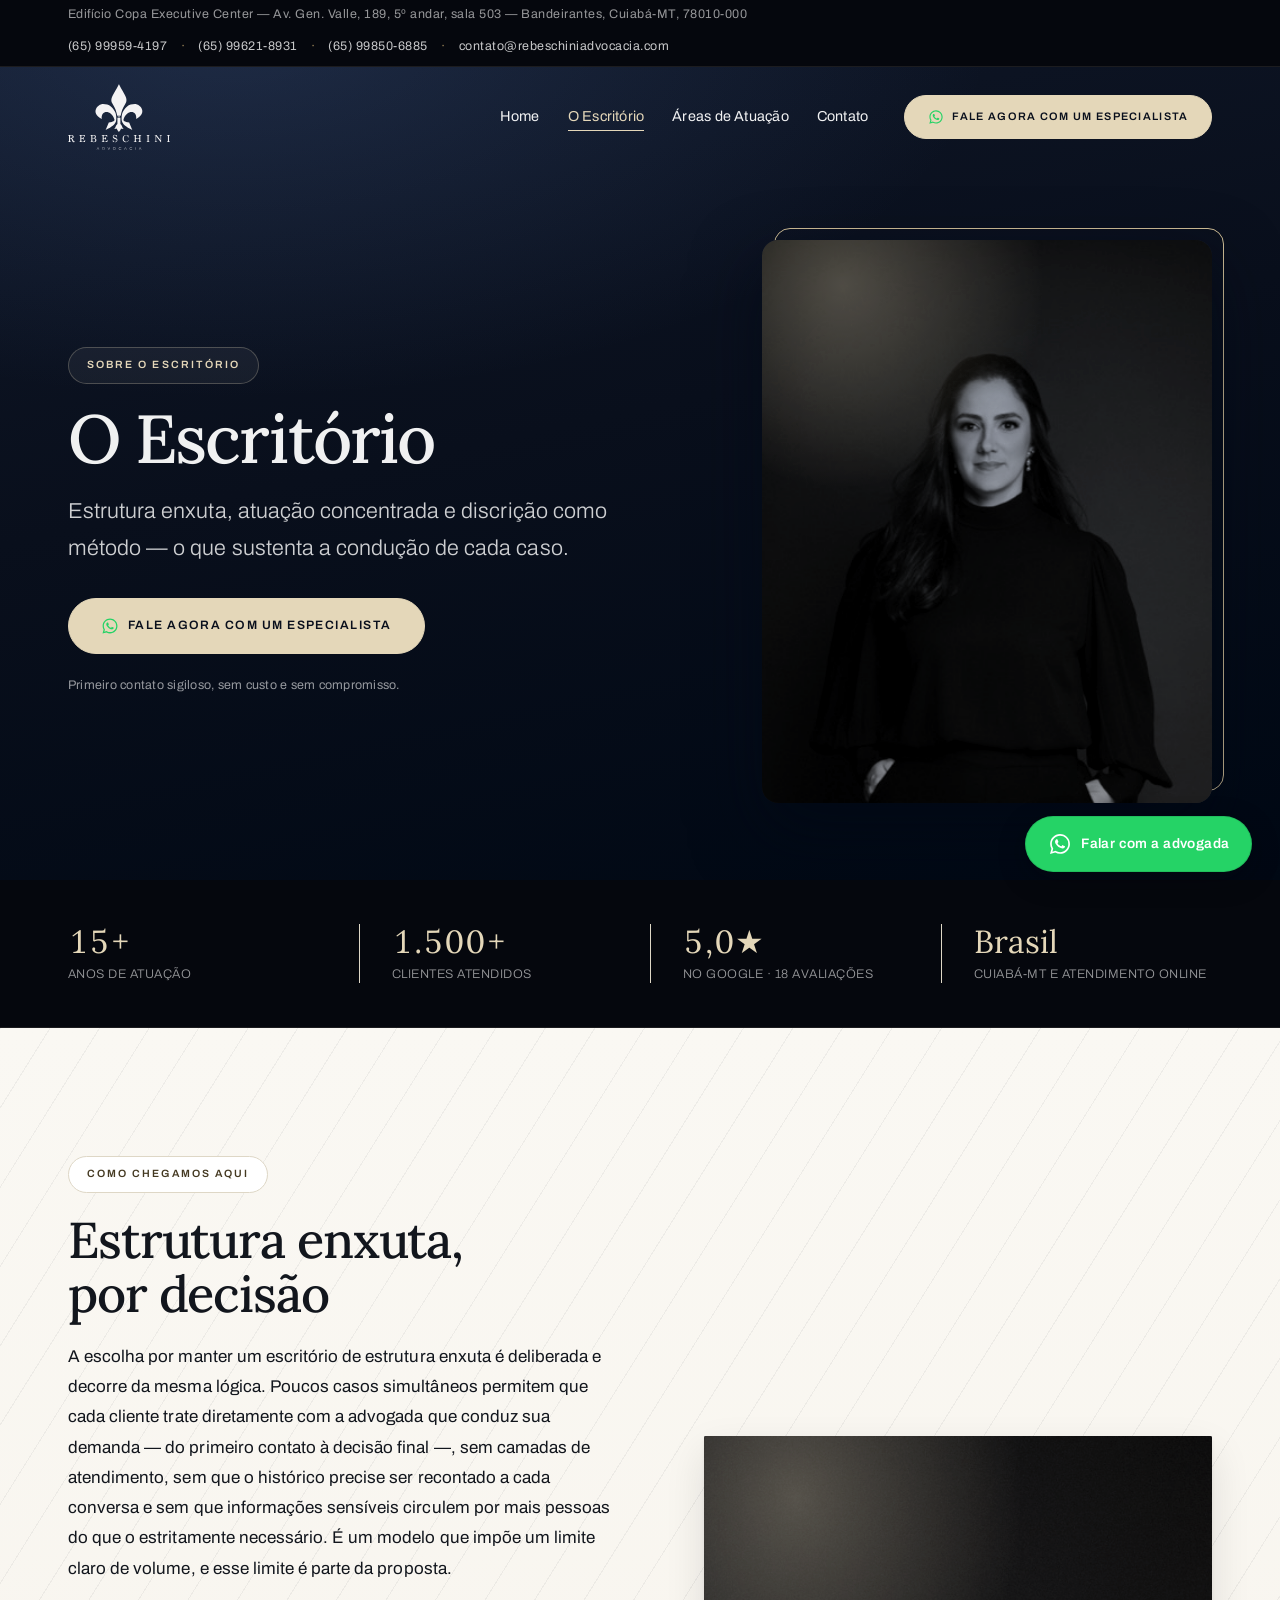
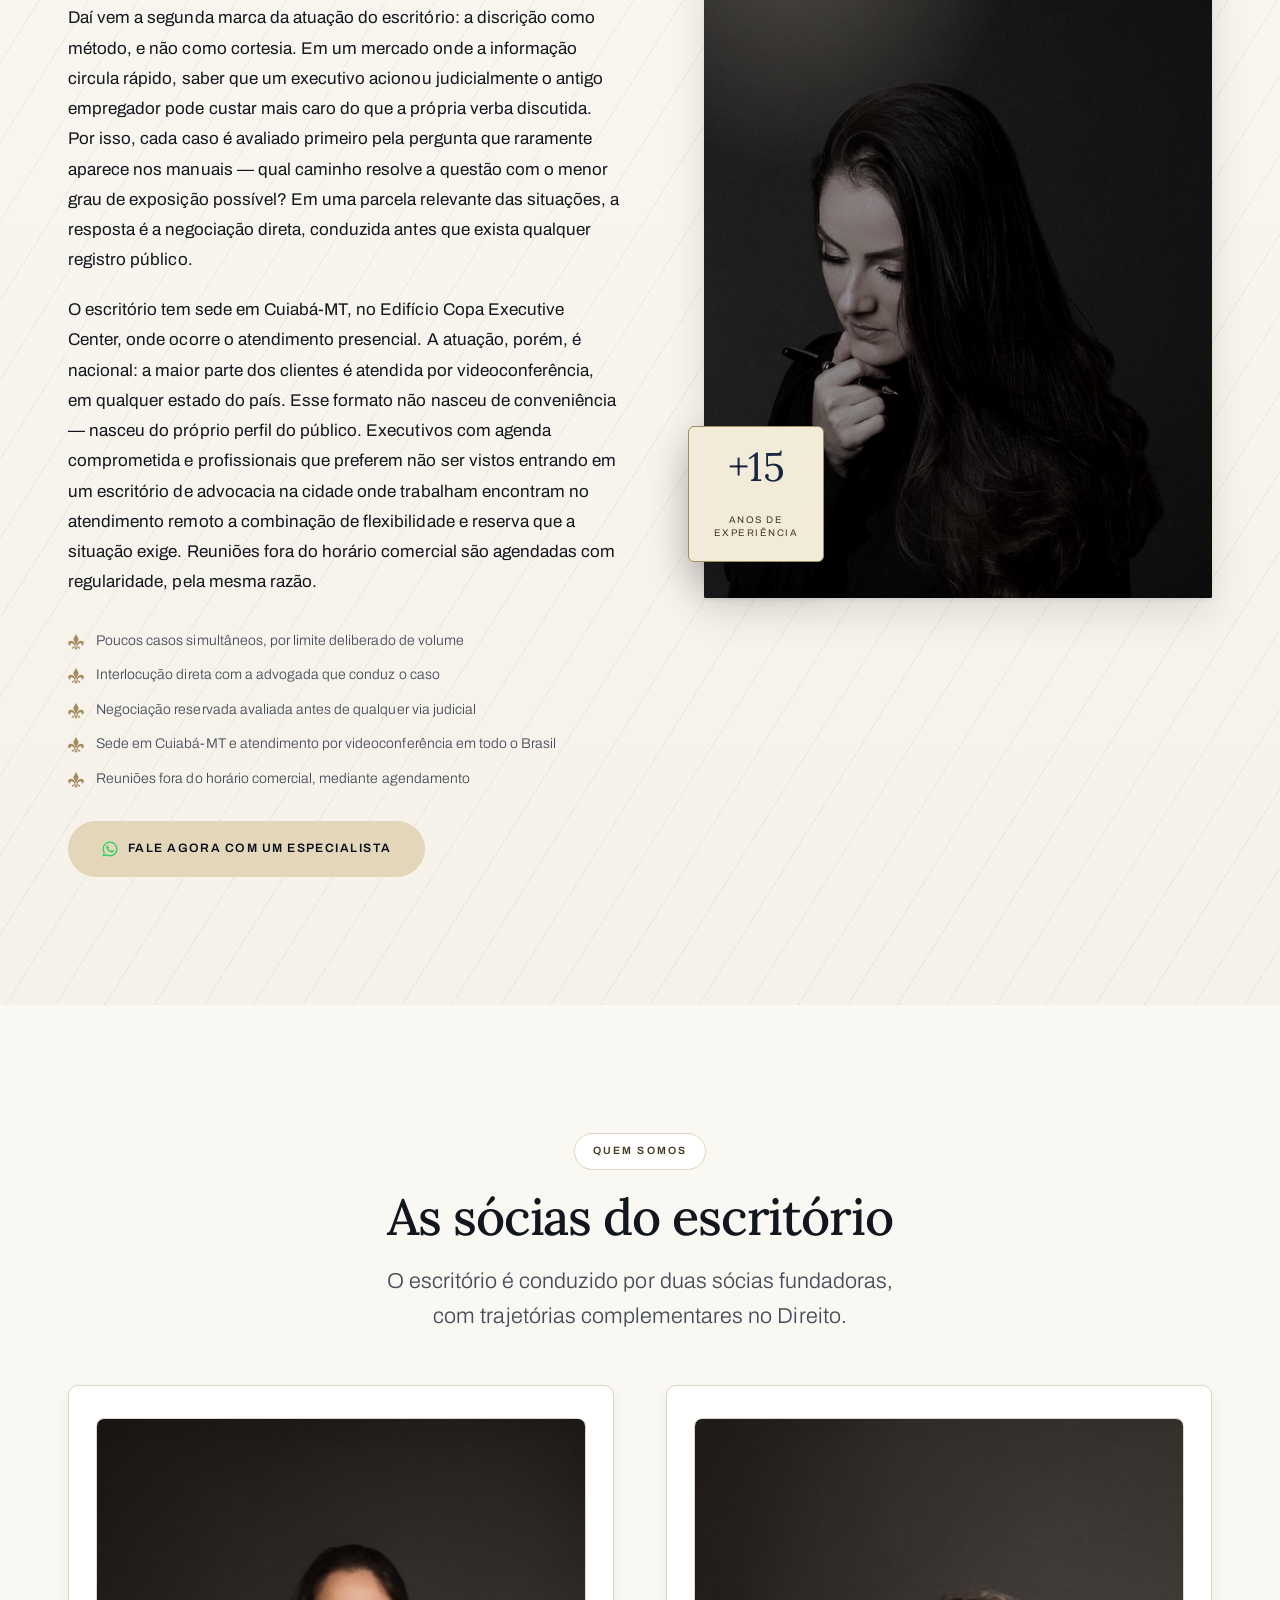
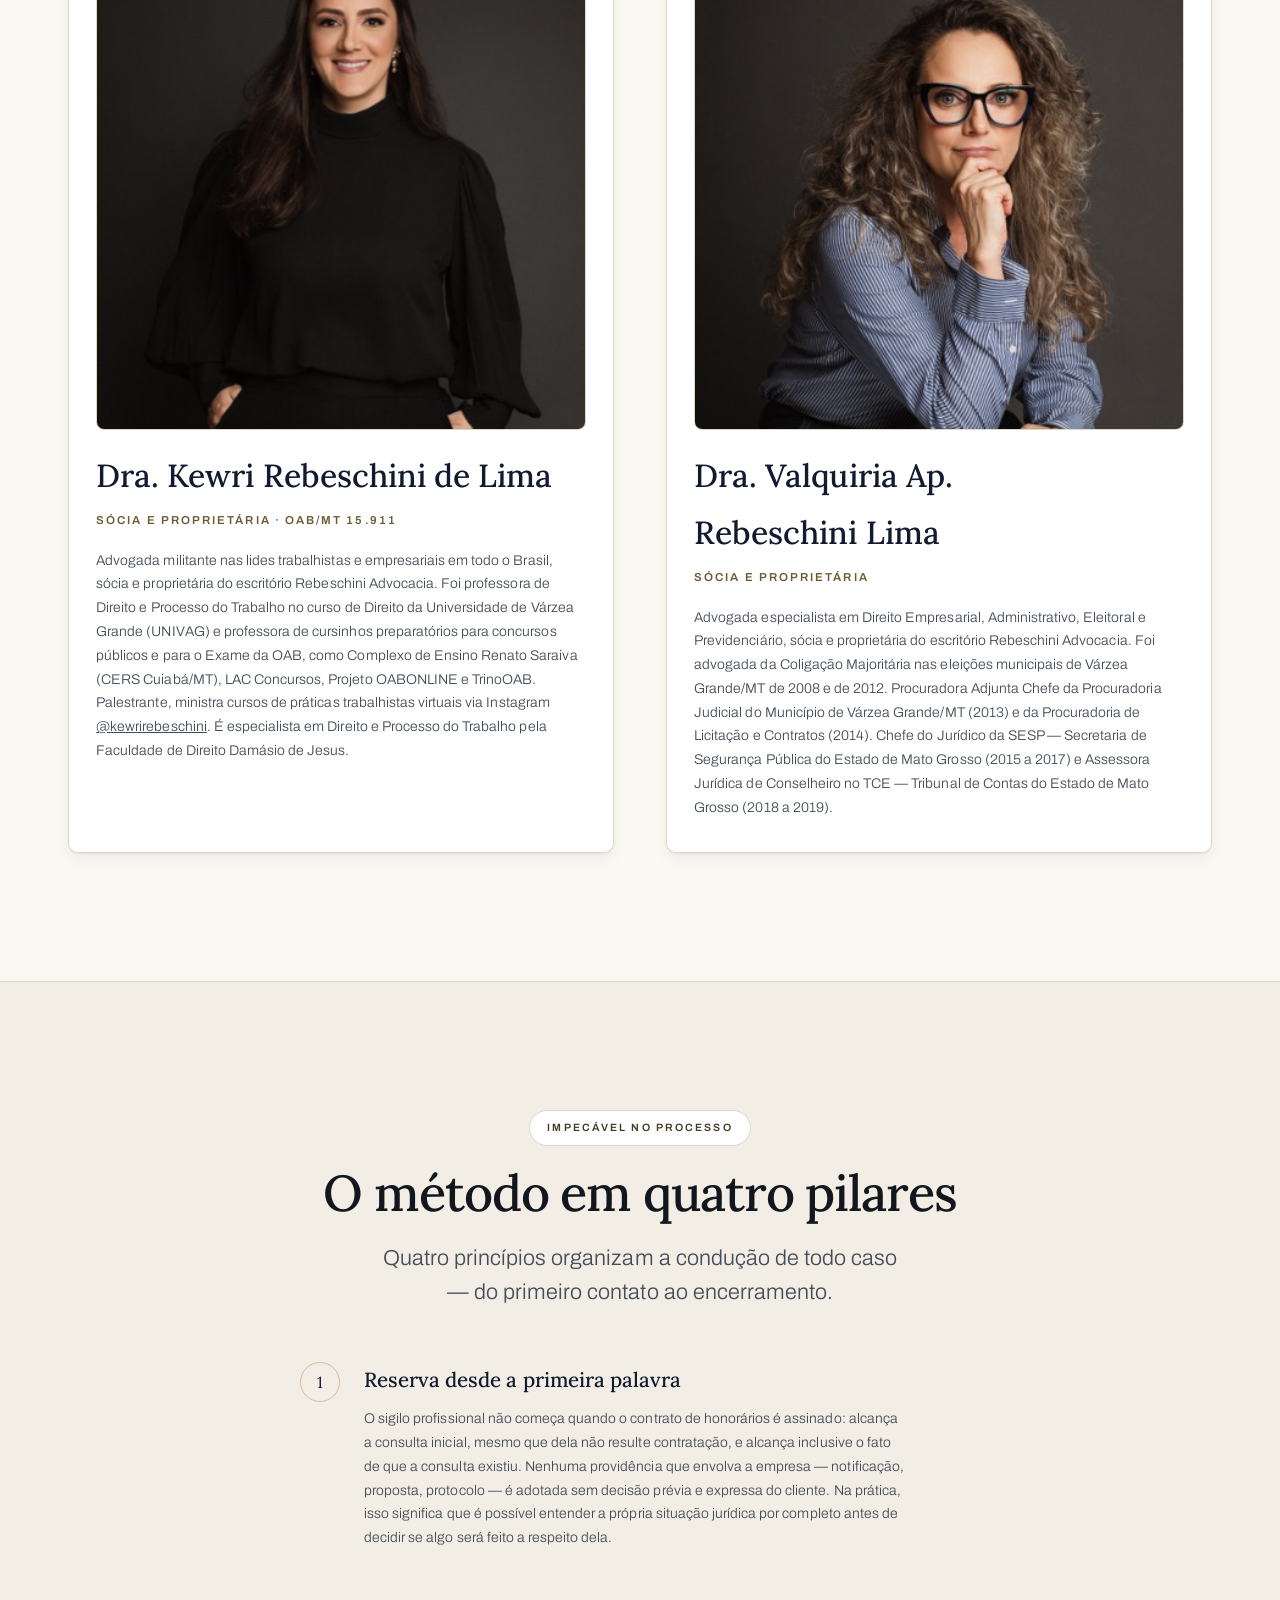
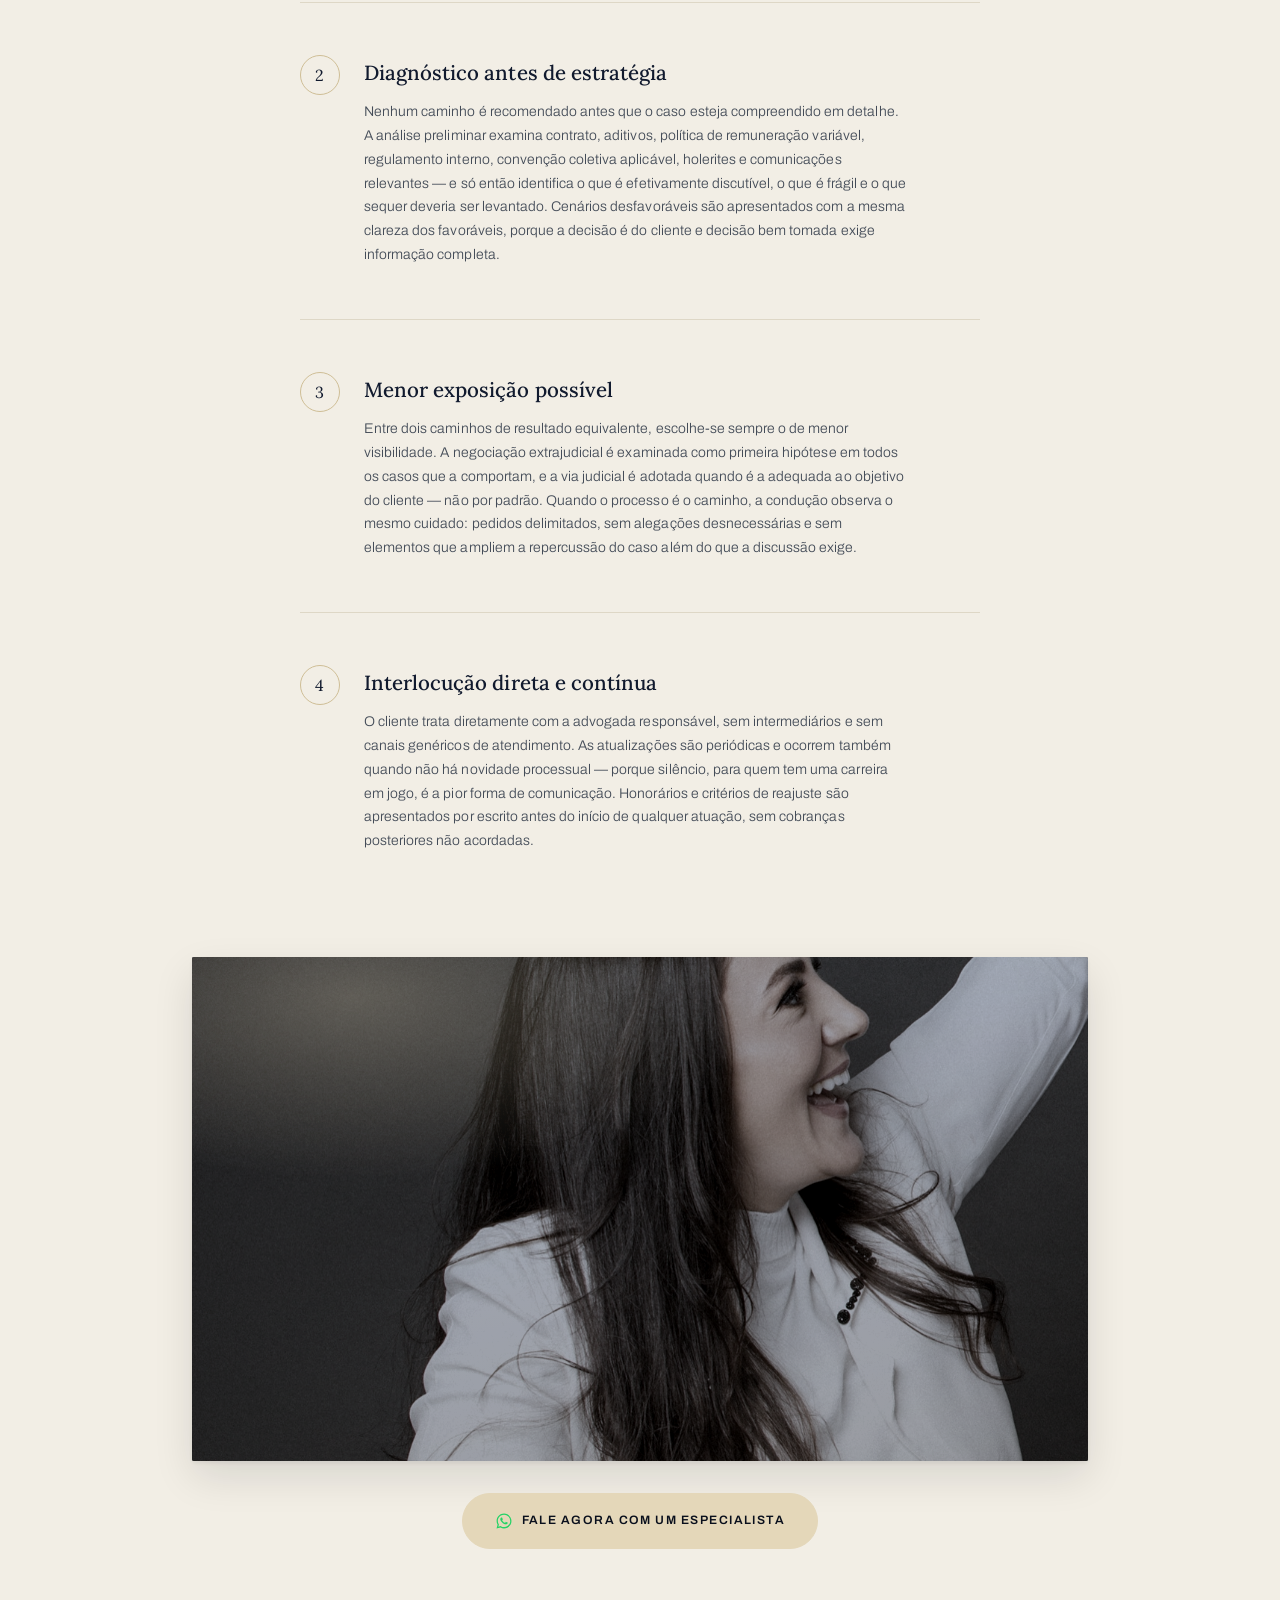
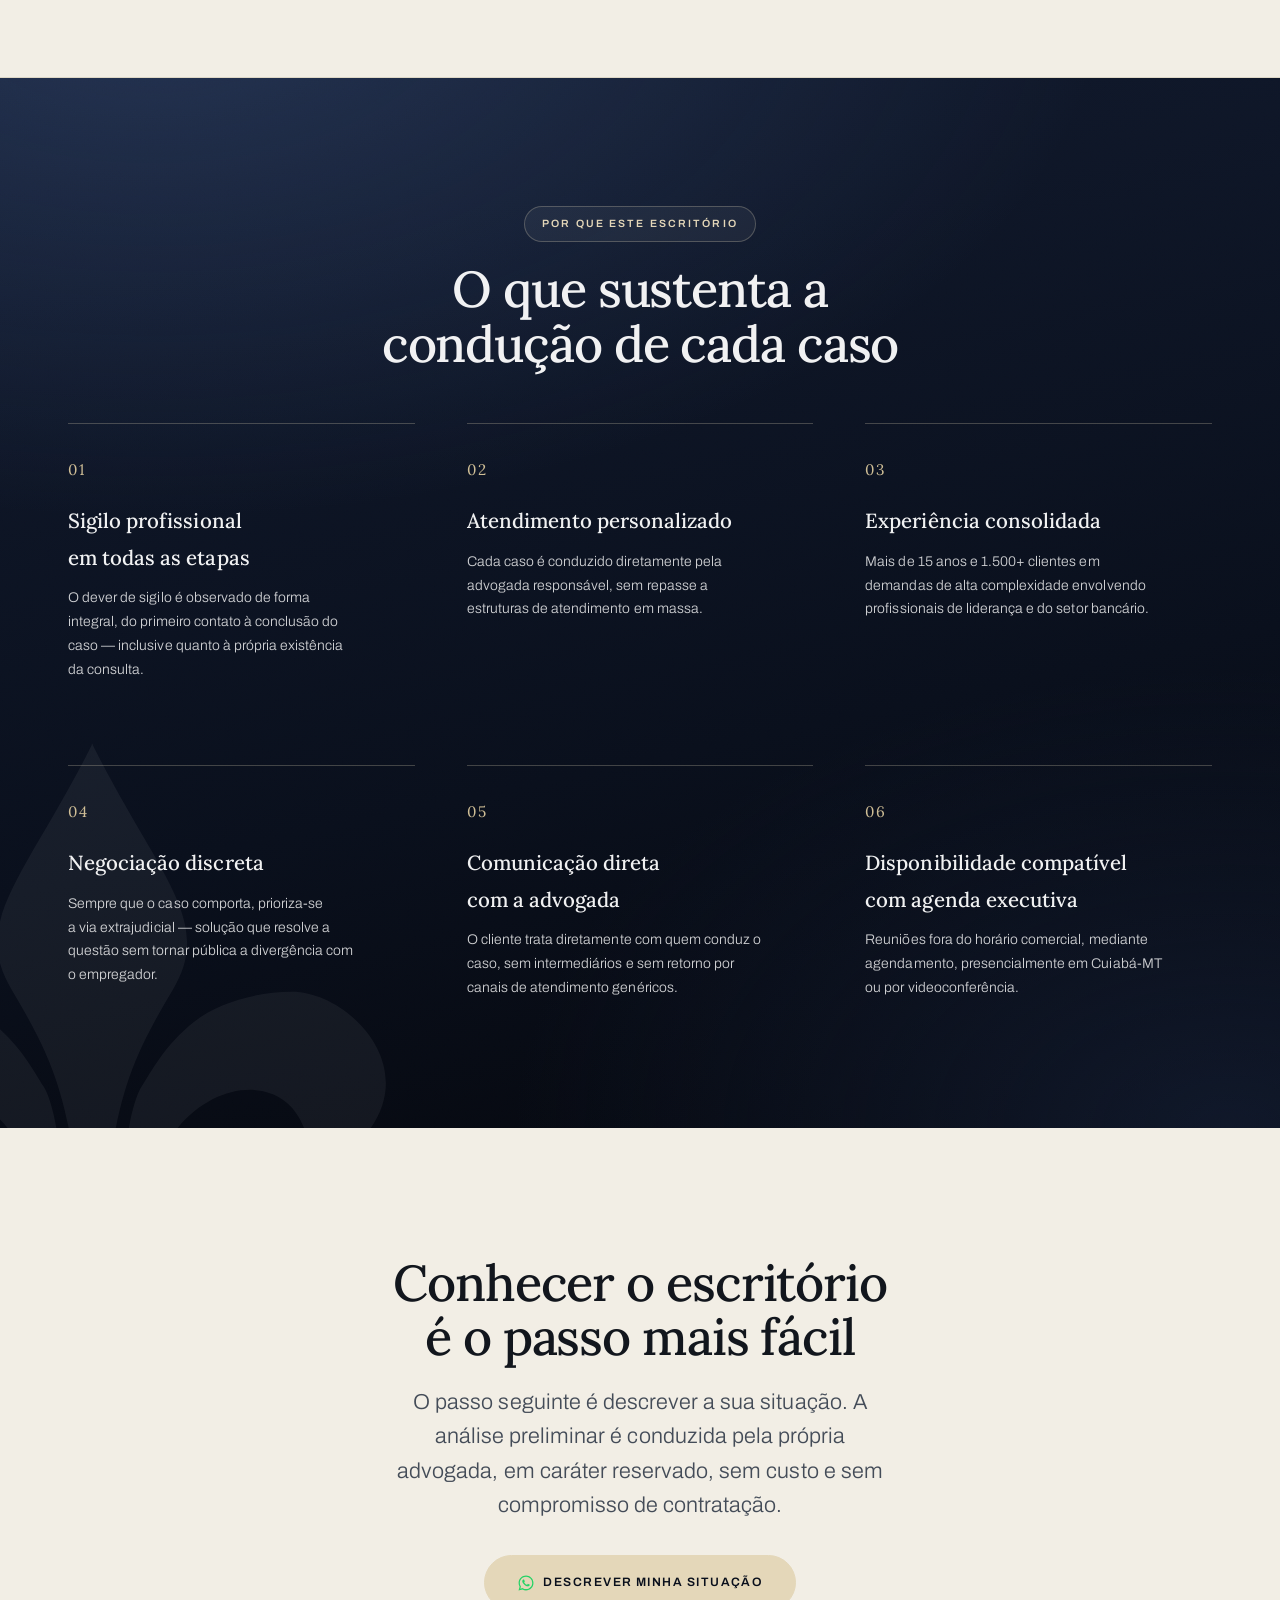
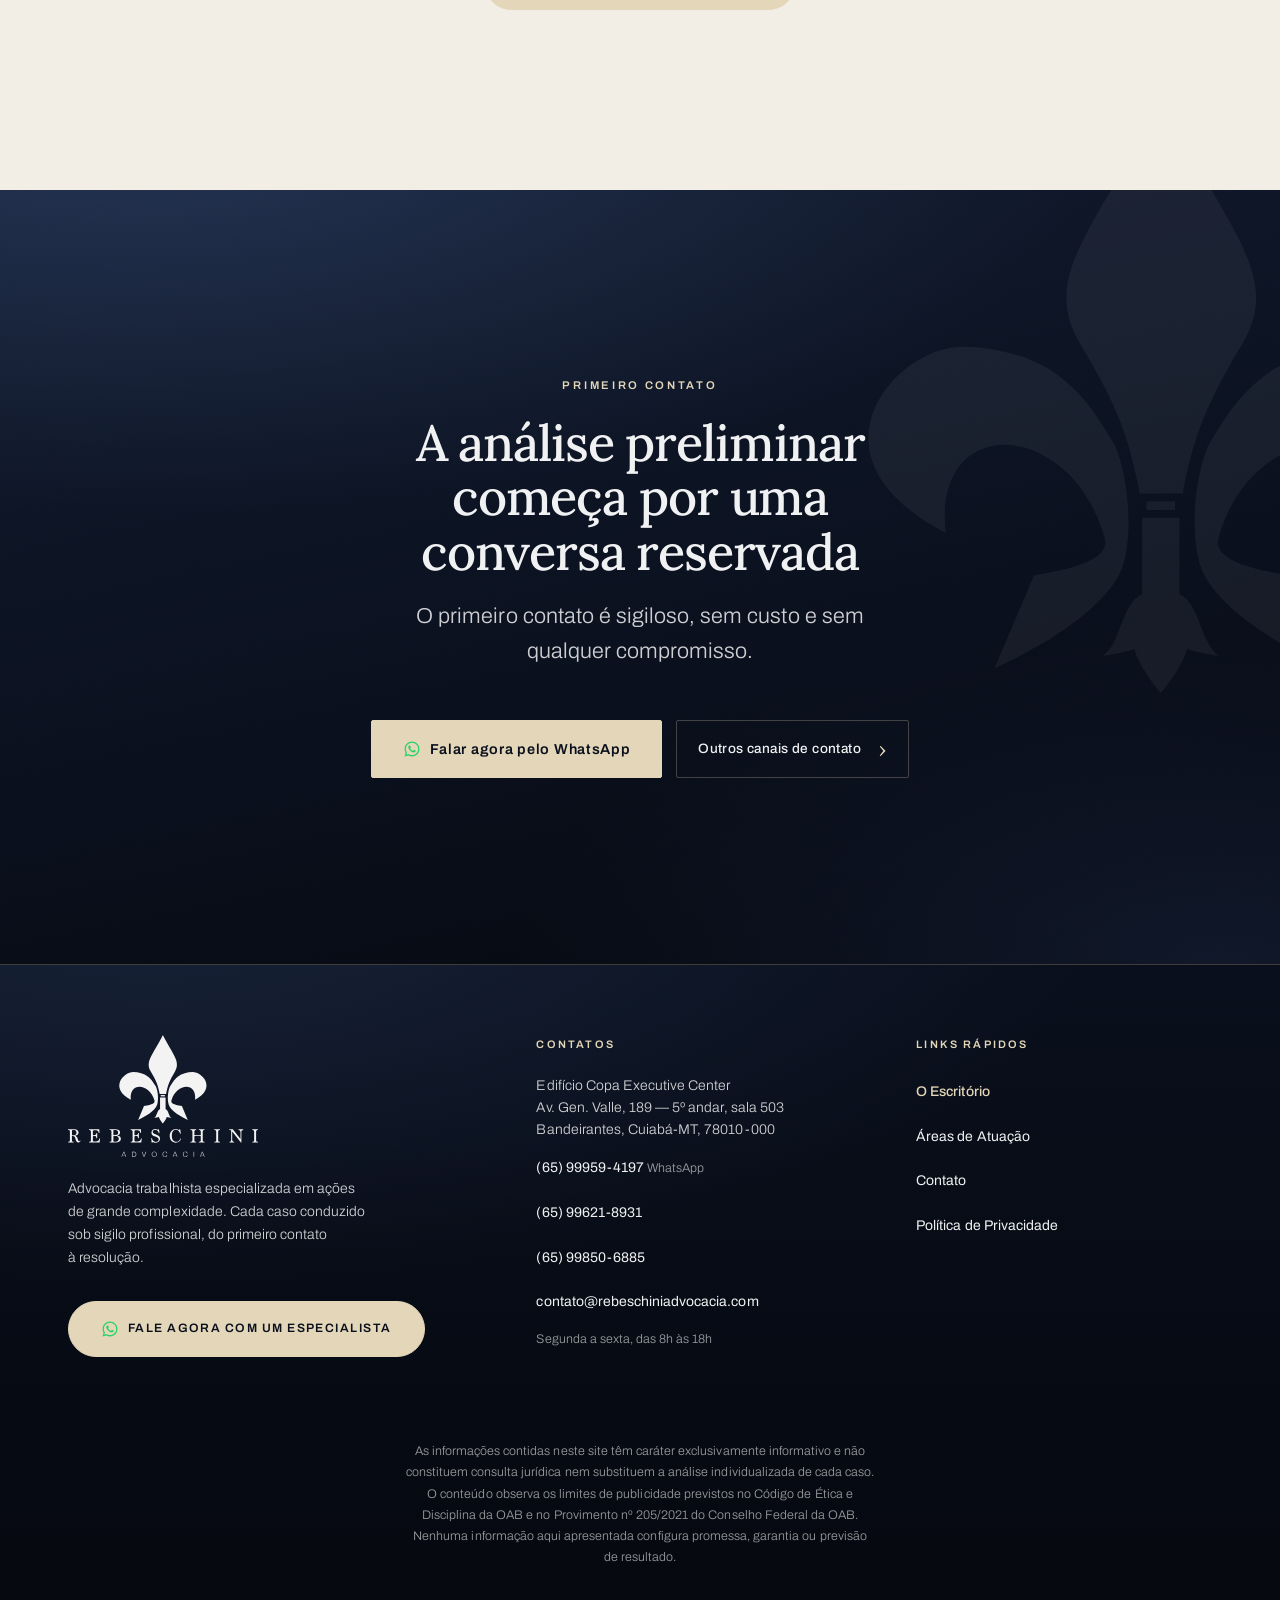
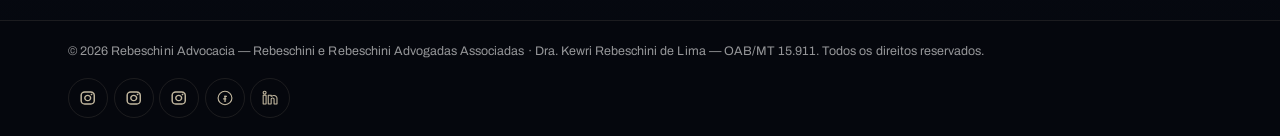
==== commit 5f508d3b: "Azul escuro nas internas: textos navy-600 → navy-800 em todo o site Títulos de cards, leads e links " ====
--- a/advogada.html
+++ b/advogada.html
@@ -8,7 +8,7 @@
 <link rel="canonical" href="https://trabalhista.rebeschiniadvocacia.com/o-escritorio.html">
 <meta http-equiv="refresh" content="0; url=o-escritorio.html">
 <link rel="icon" href="assets/symbol-blue.svg" type="image/svg+xml">
-<link rel="stylesheet" href="css/styles.css?v=7820a6d">
+<link rel="stylesheet" href="css/styles.css?v=20260729">
 <script>location.replace('o-escritorio.html');</script>
 </head>
 <body data-pagina="redirect">
--- a/css/styles.css
+++ b/css/styles.css
@@ -283,18 +283,18 @@
 .btn--linha:hover{ background:rgba(228,215,185,.10); border-color:var(--gold-300); color:var(--gold-200); transform:translateY(-2px); }
 .btn--linha:active{ transform:translateY(0); background:rgba(228,215,185,.16); }
 
-.btn--navy{ background:transparent; color:var(--navy-600); border-color:var(--navy-600); }
+.btn--navy{ background:transparent; color:var(--navy-800); border-color:var(--navy-600); }
 .btn--navy:hover{ background:var(--navy-600); color:var(--paper); transform:translateY(-2px); box-shadow:var(--sh-1); }
 
 .btn--texto{
   padding:.5rem 0; min-height:2.5rem; background:none; border:0;
-  color:var(--navy-600); border-bottom:1px solid var(--gold-500);
+  color:var(--navy-800); border-bottom:1px solid var(--gold-500);
   letter-spacing:.02em; font-weight:500; border-radius:0;
 }
 .btn--texto:hover{ border-color:var(--navy-600); }
 
 .btn--outline{
-  background:transparent; color:var(--navy-600); border:1px solid var(--line-warm);
+  background:transparent; color:var(--navy-800); border:1px solid var(--line-warm);
   min-height:2.9rem; padding:.75rem 1.35rem;
   font-size:.85rem; font-weight:500; letter-spacing:.03em; border-radius:var(--r);
 }
@@ -367,7 +367,7 @@
 .nav-list a[aria-current="page"]::after{ transform:scaleX(1); }
 .nav-list a[aria-current="page"]{ color:var(--gold-300); }
 body.nav-open .nav-list a,
-body.nav-open .nav-list a[aria-current="page"]{ color:var(--navy-600); }
+body.nav-open .nav-list a[aria-current="page"]{ color:var(--navy-800); }
 
 .nav{ display:none; }
 .nav-acoes{ display:flex; align-items:center; gap:1.1rem; }
@@ -397,7 +397,7 @@
   .nav.is-open .nav-list{ flex-direction:column; gap:0; width:100%; }
   .nav.is-open .nav-list li{ border-bottom:1px solid var(--line-warm); }
   .nav.is-open .nav-list a{
-    display:block; color:var(--navy-600); font-family:var(--font-title);
+    display:block; color:var(--navy-800); font-family:var(--font-title);
     font-size:1.3rem; padding:1.05rem 0;
   }
   .nav.is-open .nav-list a[aria-current="page"]{ position:relative; padding-left:1rem; }
@@ -434,10 +434,10 @@
   background:var(--gold-500); transform:scaleX(0); transform-origin:left;
   transition:transform var(--t-md) var(--ease);
 }
-.menu-pill-links a:hover{ color:var(--navy-600); }
+.menu-pill-links a:hover{ color:var(--navy-800); }
 .menu-pill-links a:hover::after,
 .menu-pill-links a[aria-current="page"]::after{ transform:scaleX(1); }
-.menu-pill-links a[aria-current="page"]{ color:var(--navy-600); font-weight:500; }
+.menu-pill-links a[aria-current="page"]{ color:var(--navy-800); font-weight:500; }
 .menu-pill .btn{ flex:none; min-height:2.75rem; padding:.7rem 1.5rem; border-radius:var(--r-pill); }
 .menu-pill :focus-visible{ outline:2px solid var(--navy-600); outline-offset:3px; border-radius:2px; }
 @media (min-width:1024px){ .menu-pill{ display:flex; } }
@@ -607,7 +607,7 @@
   font-family:var(--font-title); font-weight:500;
   font-size:clamp(1.35rem, 1.15rem + .95vw, 1.85rem);
   line-height:1.28; letter-spacing:-.016em;
-  color:var(--navy-600); margin:0; max-width:17ch; text-wrap:balance;
+  color:var(--navy-800); margin:0; max-width:17ch; text-wrap:balance;
 }
 .faixa-declaracao em{ font-style:italic; font-weight:400; color:var(--gold-700); }
 .faixa-item{ display:grid; gap:.55rem; align-content:start; }
@@ -618,7 +618,7 @@
 }
 .faixa-item-titulo{
   font-family:var(--font-title); font-size:1.02rem; font-weight:500; line-height:1.32;
-  color:var(--navy-600); margin:0; max-width:20ch;
+  color:var(--navy-800); margin:0; max-width:20ch;
 }
 .faixa-item-desc{
   font-size:var(--fs-sm); font-weight:300; line-height:1.62;
@@ -673,7 +673,7 @@
 .area-card-titulo{
   position:relative; z-index:1;
   font-family:var(--font-title); font-size:var(--fs-t3); font-weight:500; line-height:1.28;
-  color:var(--navy-600); margin:0; max-width:17ch; text-wrap:balance;
+  color:var(--navy-800); margin:0; max-width:17ch; text-wrap:balance;
 }
 .area-card-fio{
   position:relative; z-index:1; display:block; width:34px; height:1px; background:var(--gold-500);
@@ -706,7 +706,7 @@
   font-family:var(--font-title); font-size:clamp(2rem,1.4rem+2.6vw,3.4rem); line-height:1;
   color:var(--gold-700); margin:0 0 var(--s4); font-variant-numeric:tabular-nums;
 }
-.area-bloco-titulo{ font-size:var(--fs-t2); color:var(--navy-600); margin:0 0 var(--s4); max-width:22ch; }
+.area-bloco-titulo{ font-size:var(--fs-t2); color:var(--navy-800); margin:0 0 var(--s4); max-width:22ch; }
 .area-bloco-resumo{ font-size:var(--fs-lead); font-weight:300; color:var(--ink-soft); max-width:48ch; margin:0 0 var(--s5); }
 .area-bloco-cta{ margin:0; }
 @media (min-width:1024px){
@@ -717,7 +717,7 @@
 .area-detalhe{ border-top:1px solid var(--line-warm); }
 .area-detalhe > summary{
   cursor:pointer; list-style:none; display:inline-flex; align-items:center; gap:.55rem;
-  padding:1rem 0; font-size:.88rem; font-weight:500; color:var(--navy-600); min-height:2.75rem;
+  padding:1rem 0; font-size:.88rem; font-weight:500; color:var(--navy-800); min-height:2.75rem;
 }
 .area-detalhe > summary::-webkit-details-marker{ display:none; }
 .area-detalhe > summary::after{ content:"+"; font-size:1.1rem; line-height:1; color:var(--gold-700); }
@@ -814,7 +814,7 @@
   padding:.7rem 1.15rem; background:var(--paper);
   border:1px solid var(--gold-400); border-radius:var(--r-pill);
 }
-.badge-nota{ font-family:var(--font-title); font-size:1.35rem; line-height:1; color:var(--navy-600); }
+.badge-nota{ font-family:var(--font-title); font-size:1.35rem; line-height:1; color:var(--navy-800); }
 .badge-estrelas{ color:var(--estrela); letter-spacing:.08em; font-size:.95rem; line-height:1; }
 .badge-texto{ font-size:var(--fs-sm); color:var(--ink-soft); }
 
@@ -862,7 +862,7 @@
   width:100%; display:flex; align-items:flex-start; justify-content:space-between; gap:1.5rem;
   padding:1.55rem 0; background:none; border:0; cursor:pointer; text-align:left;
   font-family:var(--font-title); font-size:var(--fs-t3); font-weight:500; line-height:1.42;
-  color:var(--navy-600);
+  color:var(--navy-800);
   transition:color var(--t-xs) var(--ease), padding-left var(--t-md) var(--ease);
 }
 @media (hover:hover){ .acc-item:hover .acc-trigger{ color:var(--navy-800); padding-left:10px; } }
@@ -892,7 +892,7 @@
 .field{ margin-bottom:1.35rem; }
 .field label{
   font-size:.74rem; font-weight:600; letter-spacing:.14em; text-transform:uppercase;
-  color:var(--navy-600); margin-bottom:.5rem; display:block;
+  color:var(--navy-800); margin-bottom:.5rem; display:block;
 }
 .req{ color:var(--gold-700); }
 .opt{ text-transform:none; letter-spacing:0; font-weight:300; color:var(--ink-soft); }
@@ -918,7 +918,7 @@
   text-transform:none; letter-spacing:0; font-size:.85rem; font-weight:400;
   line-height:1.55; color:var(--ink-soft); margin:0;
 }
-.field--check label a{ display:inline-block; padding-block:.2rem; color:var(--navy-600); }
+.field--check label a{ display:inline-block; padding-block:.2rem; color:var(--navy-800); }
 .field--check .erro{ grid-column:2; }
 .form-erro-geral{
   margin:1rem 0 0; padding:.85rem 1rem; font-size:.85rem; line-height:1.55; color:#7A1A15;
@@ -926,12 +926,12 @@
 }
 .form-erro-geral[hidden]{ display:none; }
 .lgpd{ font-size:var(--fs-xs); line-height:1.6; color:var(--ink-soft); margin:1.25rem 0 0; }
-.lgpd a{ display:inline-block; padding-block:.25rem; color:var(--navy-600); }
+.lgpd a{ display:inline-block; padding-block:.25rem; color:var(--navy-800); }
 .form-intro{ margin-bottom:1.75rem; }
 .form-toggle{ margin-top:var(--s6); }
 .form-toggle > summary{
   cursor:pointer; list-style:none; display:inline-flex; align-items:center; gap:.6rem;
-  font-size:.92rem; font-weight:500; color:var(--navy-600);
+  font-size:.92rem; font-weight:500; color:var(--navy-800);
   padding:.85rem 0; border-bottom:1px solid var(--gold-500); min-height:2.75rem;
 }
 .form-toggle > summary::-webkit-details-marker{ display:none; }
@@ -1007,7 +1007,7 @@
 
 /* ---------- Sobre ---------- */
 .sobre-abertura-head{ max-width:52rem; margin-bottom:var(--s6); }
-.pagina-titulo{ color:var(--navy-600); margin:0 0 var(--s4); }
+.pagina-titulo{ color:var(--navy-800); margin:0 0 var(--s4); }
 .pagina-lead{ font-size:1rem; letter-spacing:.04em; color:var(--gold-700); text-transform:uppercase; margin:0; }
 .composicao{ position:relative; display:grid; gap:1rem; }
 .composicao figure{ margin:0; }
@@ -1028,7 +1028,7 @@
 }
 .bio-texto p:first-of-type::first-letter{
   float:left; font-family:var(--font-title); font-weight:400;
-  font-size:4.6rem; line-height:.78; padding:.06em .1em 0 0; color:var(--navy-600);
+  font-size:4.6rem; line-height:.78; padding:.06em .1em 0 0; color:var(--navy-800);
 }
 .bio-lateral{
   padding:1.75rem; background:var(--stone);
@@ -1044,7 +1044,7 @@
   content:""; position:absolute; left:0; top:.6em; width:4px; height:4px;
   background:var(--gold-500); border-radius:50%;
 }
-.credenciais strong{ color:var(--navy-600); font-weight:500; white-space:nowrap; }
+.credenciais strong{ color:var(--navy-800); font-weight:500; white-space:nowrap; }
 @media (min-width:1024px){
   .bio-grid{ grid-template-columns:minmax(0,1.5fr) minmax(0,.7fr); gap:var(--s7); }
   .bio-lateral{ position:sticky; top:calc(var(--chrome-h) + 2rem); }
@@ -1072,10 +1072,10 @@
 .metodo-num{
   display:flex; align-items:center; justify-content:center;
   width:2.5rem; height:2.5rem; flex-shrink:0;
-  font-family:var(--font-title); font-size:1rem; color:var(--navy-600);
+  font-family:var(--font-title); font-size:1rem; color:var(--navy-800);
   border:1px solid var(--gold-400); border-radius:50%;
 }
-.metodo-titulo{ font-family:var(--font-title); font-size:var(--fs-t3); color:var(--navy-600); margin:0 0 .55rem; }
+.metodo-titulo{ font-family:var(--font-title); font-size:var(--fs-t3); color:var(--navy-800); margin:0 0 .55rem; }
 .metodo-desc{ font-size:var(--fs-sm); font-weight:300; line-height:1.7; color:var(--ink-soft); margin:0; max-width:var(--wrap-texto); }
 @media (min-width:1024px){
   .metodo-grid{ grid-template-columns:minmax(0,.85fr) minmax(0,1.15fr); gap:var(--s7); align-items:start; }
@@ -1091,9 +1091,9 @@
 .canal{ display:grid; gap:.5rem; padding:1.75rem; border:1px solid var(--line-warm); border-radius:var(--r); background:var(--paper); }
 .canal--destaque{ border:2px solid var(--gold-400); background:linear-gradient(180deg,#FEFBF4,var(--paper)); }
 .canal-tag{ font-size:.68rem; letter-spacing:.16em; text-transform:uppercase; color:var(--gold-700); margin:0; }
-.canal-titulo{ font-family:var(--font-title); font-size:var(--fs-t2); color:var(--navy-600); margin:0; }
+.canal-titulo{ font-family:var(--font-title); font-size:var(--fs-t2); color:var(--navy-800); margin:0; }
 .canal-desc{ font-size:var(--fs-sm); font-weight:300; color:var(--ink-soft); margin:0; }
-.canal-desc a{ display:inline-block; padding-block:.35rem; color:var(--navy-600); text-decoration:none; border-bottom:1px solid var(--gold-500); }
+.canal-desc a{ display:inline-block; padding-block:.35rem; color:var(--navy-800); text-decoration:none; border-bottom:1px solid var(--gold-500); }
 .canal-desc a:hover{ border-color:var(--navy-600); }
 .canal .btn{ margin-top:.75rem; justify-self:start; }
 @media (min-width:768px){ .contato-canais{ grid-template-columns:repeat(2,1fr); align-items:start; } }
@@ -1103,7 +1103,7 @@
 .contato-dados li{ display:flex; flex-direction:column; gap:.2rem; font-size:var(--fs-sm); color:var(--ink-soft); font-weight:300; }
 .contato-dados a{
   display:inline-block; width:fit-content; padding-block:.35rem;
-  color:var(--navy-600); text-decoration:none; border-bottom:1px solid var(--gold-500);
+  color:var(--navy-800); text-decoration:none; border-bottom:1px solid var(--gold-500);
 }
 .contato-dados a:hover{ border-color:var(--navy-600); }
 .dado-label{ font-size:.7rem; letter-spacing:.16em; text-transform:uppercase; color:var(--gold-700); }
@@ -1130,8 +1130,8 @@
   color:var(--ink-soft); padding-block:.35rem; border-bottom:1px solid transparent;
   transition:color var(--t-xs) var(--ease), border-color var(--t-xs) var(--ease);
 }
-.subnav-lista a:hover{ color:var(--navy-600); }
-.subnav-lista a[aria-current="true"]{ color:var(--navy-600); border-color:var(--gold-400); }
+.subnav-lista a:hover{ color:var(--navy-800); }
+.subnav-lista a[aria-current="true"]{ color:var(--navy-800); border-color:var(--gold-400); }
 @media (min-width:1024px){ .subnav-rotulo{ display:block; } }
 
 /* ---------- CTA final ---------- */
@@ -1169,11 +1169,11 @@
 .doc-voltar:hover{ text-decoration:underline; }
 .doc{ max-width:var(--wrap-texto); padding-block:var(--s7); }
 .doc h2{
-  font-size:var(--fs-t2); color:var(--navy-600);
+  font-size:var(--fs-t2); color:var(--navy-800);
   margin:var(--s7) 0 var(--s4); padding-top:var(--s5); border-top:1px solid var(--line-warm);
 }
 .doc h2:first-of-type{ margin-top:0; padding-top:0; border-top:0; }
-.doc h3{ font-size:var(--fs-t3); color:var(--navy-600); margin:var(--s5) 0 .6rem; }
+.doc h3{ font-size:var(--fs-t3); color:var(--navy-800); margin:var(--s5) 0 .6rem; }
 .doc p, .doc li{ color:var(--ink-soft); font-weight:300; }
 .doc ul{ list-style:none; margin:0 0 1.15em; padding:0; display:grid; gap:.65rem; }
 .doc ul li{ position:relative; padding-left:1.3rem; }
@@ -1181,7 +1181,7 @@
   content:""; position:absolute; left:0; top:.72em; width:5px; height:5px;
   background:var(--gold-500); border-radius:50%;
 }
-.doc a{ color:var(--navy-600); }
+.doc a{ color:var(--navy-800); }
 .doc-destaque{
   background:var(--stone); border-left:2px solid var(--gold-400);
   padding:1.5rem 1.6rem; border-radius:0 var(--r) var(--r) 0; margin:var(--s5) 0;
@@ -1233,7 +1233,7 @@
    Quando fixa, seu CTA vira navy: mantém os 3 pontos de conversão da spec
    (pílula no hero, banner 2, CTA final) sem dois dourados na mesma dobra. */
 .menu-pill.is-fixed .btn--gold{
-  background:transparent; color:var(--navy-600); border-color:var(--navy-600);
+  background:transparent; color:var(--navy-800); border-color:var(--navy-600);
 }
 .menu-pill.is-fixed .btn--gold::before{ display:none; }
 .menu-pill.is-fixed .btn--gold:hover{
@@ -1376,7 +1376,7 @@
 }
 .card-area-titulo{
   font-family:var(--font-title); font-size:1.06rem; font-weight:500; line-height:1.3;
-  color:var(--navy-600); margin:0; text-align:center;
+  color:var(--navy-800); margin:0; text-align:center;
 }
 .card-area-desc{
   font-size:var(--fs-sm); font-weight:300; line-height:1.62;
@@ -1485,13 +1485,13 @@
   position:absolute; top:calc(50% - .75rem); z-index:2; transform:translateY(-50%);
   display:grid; place-items:center; width:2.75rem; height:2.75rem; flex:none;
   border-radius:50%; background:var(--paper); border:1px solid var(--gold-400);
-  color:var(--navy-600); box-shadow:var(--sh-1); cursor:pointer;
+  color:var(--navy-800); box-shadow:var(--sh-1); cursor:pointer;
   transition:background-color var(--t-sm) var(--ease), color var(--t-sm) var(--ease),
              box-shadow var(--t-sm) var(--ease), opacity var(--t-sm) var(--ease);
 }
 .reviews-seta:hover{ background:var(--navy-600); color:var(--paper); box-shadow:var(--sh-2); }
 .reviews-seta:disabled{ opacity:.32; cursor:default; box-shadow:none; }
-.reviews-seta:disabled:hover{ background:var(--paper); color:var(--navy-600); }
+.reviews-seta:disabled:hover{ background:var(--paper); color:var(--navy-800); }
 .reviews-seta--prev{ left:-.25rem; }
 .reviews-seta--next{ right:-.25rem; }
 @media (min-width:900px){
@@ -1633,13 +1633,13 @@
   font-family:var(--font-body); font-size:.68rem; font-weight:600;
   letter-spacing:.2em; text-transform:uppercase; color:var(--gold-600); margin:0;
 }
-.blog-card-titulo{ font-family:var(--font-title); font-size:var(--fs-t3); line-height:1.3; color:var(--navy-600); margin:0; }
+.blog-card-titulo{ font-family:var(--font-title); font-size:var(--fs-t3); line-height:1.3; color:var(--navy-800); margin:0; }
 .blog-card-titulo a{ color:inherit; text-decoration:none; }
 .blog-card-titulo a:hover{ text-decoration:underline; text-underline-offset:4px; }
 .blog-card-desc{ font-size:var(--fs-sm); font-weight:300; line-height:1.6; color:var(--ink-soft); margin:0; }
 .blog-card-link{
   margin-top:auto; padding-top:.5rem;
-  font-size:var(--fs-sm); font-weight:500; color:var(--navy-600); text-decoration:none;
+  font-size:var(--fs-sm); font-weight:500; color:var(--navy-800); text-decoration:none;
 }
 .blog-card-link::after{ content:" →"; color:var(--gold-500); }
 .blog-card-link:hover{ text-decoration:underline; text-underline-offset:4px; }
@@ -1686,7 +1686,7 @@
   width:100%; height:auto; aspect-ratio:4/5; object-fit:cover; object-position:top;
   display:block; border-radius:8px; border:1px solid var(--line-warm);
 }
-.socia-nome{ font-family:var(--font-title); font-size:var(--fs-t2); color:var(--navy-600); margin:0; }
+.socia-nome{ font-family:var(--font-title); font-size:var(--fs-t2); color:var(--navy-800); margin:0; }
 .socia-cargo{
   font-family:var(--font-body); font-size:.72rem; font-weight:600;
   letter-spacing:.18em; text-transform:uppercase; color:var(--gold-600); margin:.35rem 0 0;
